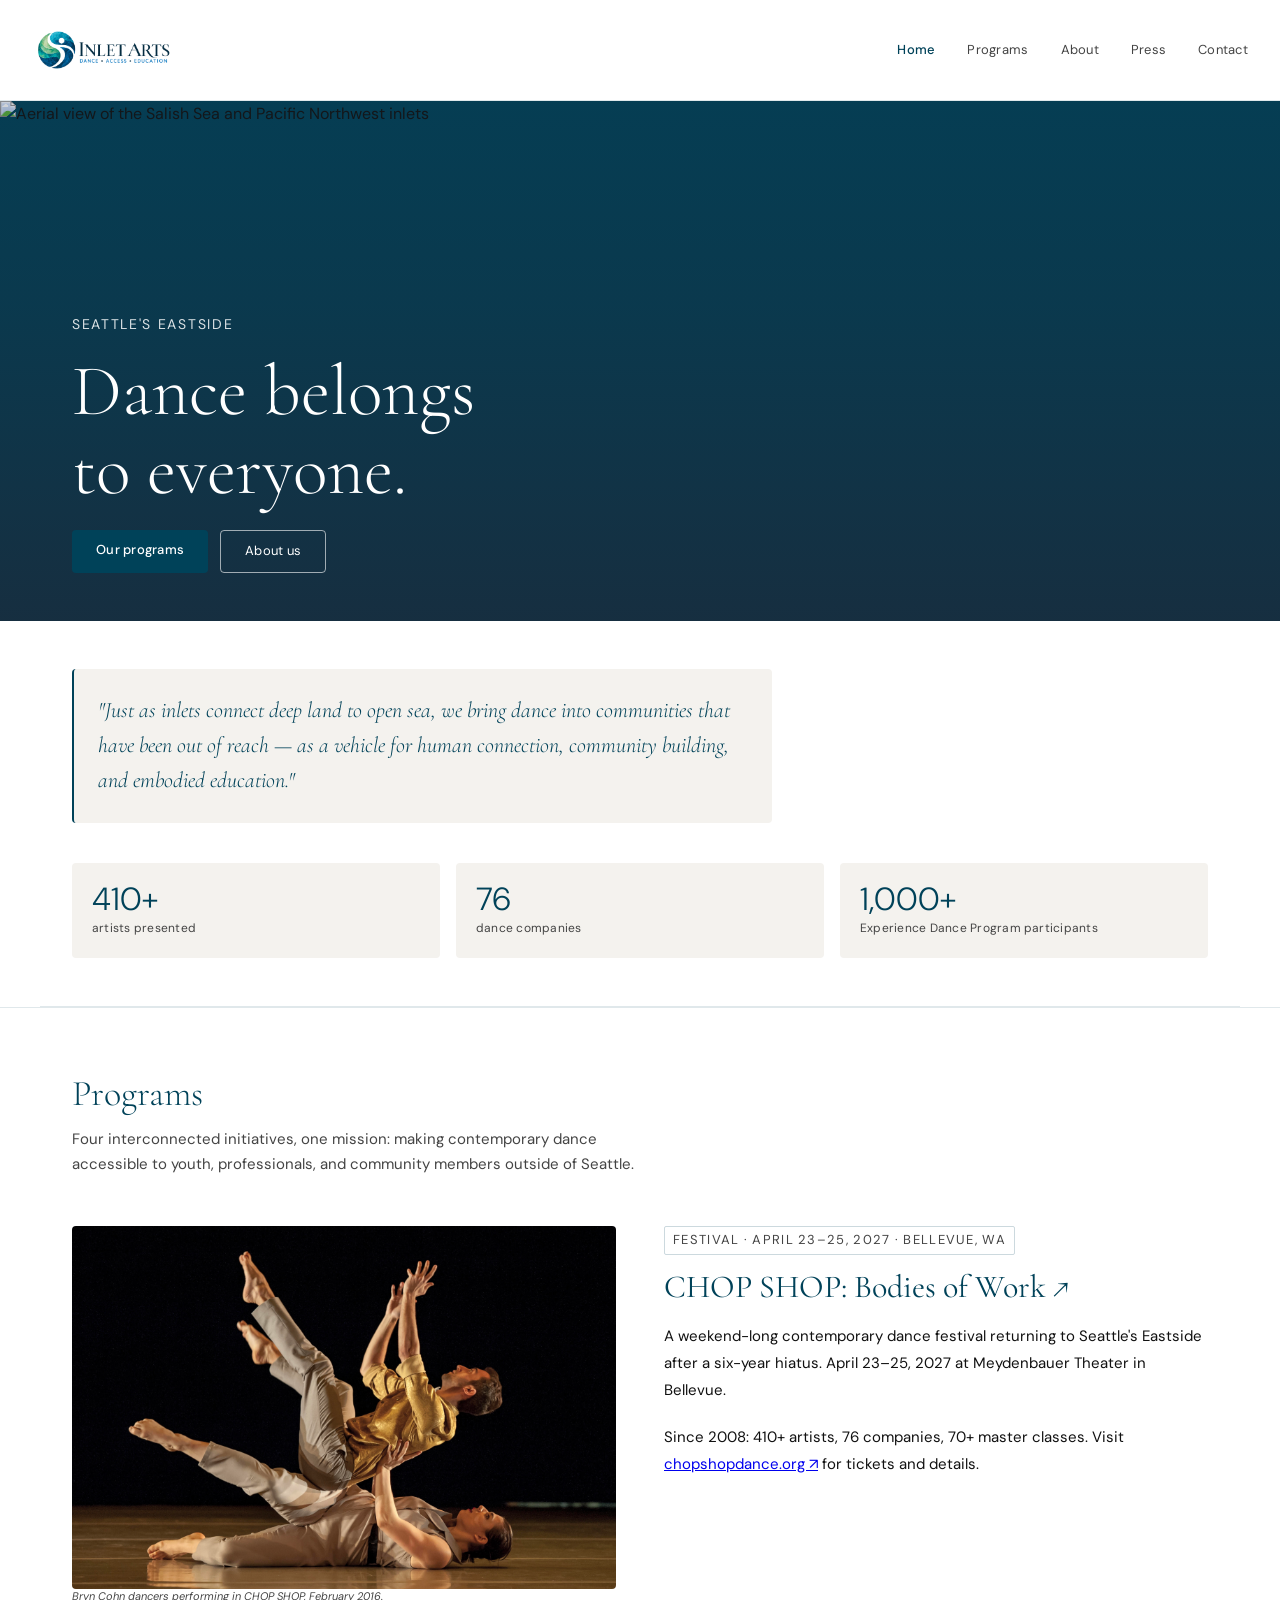
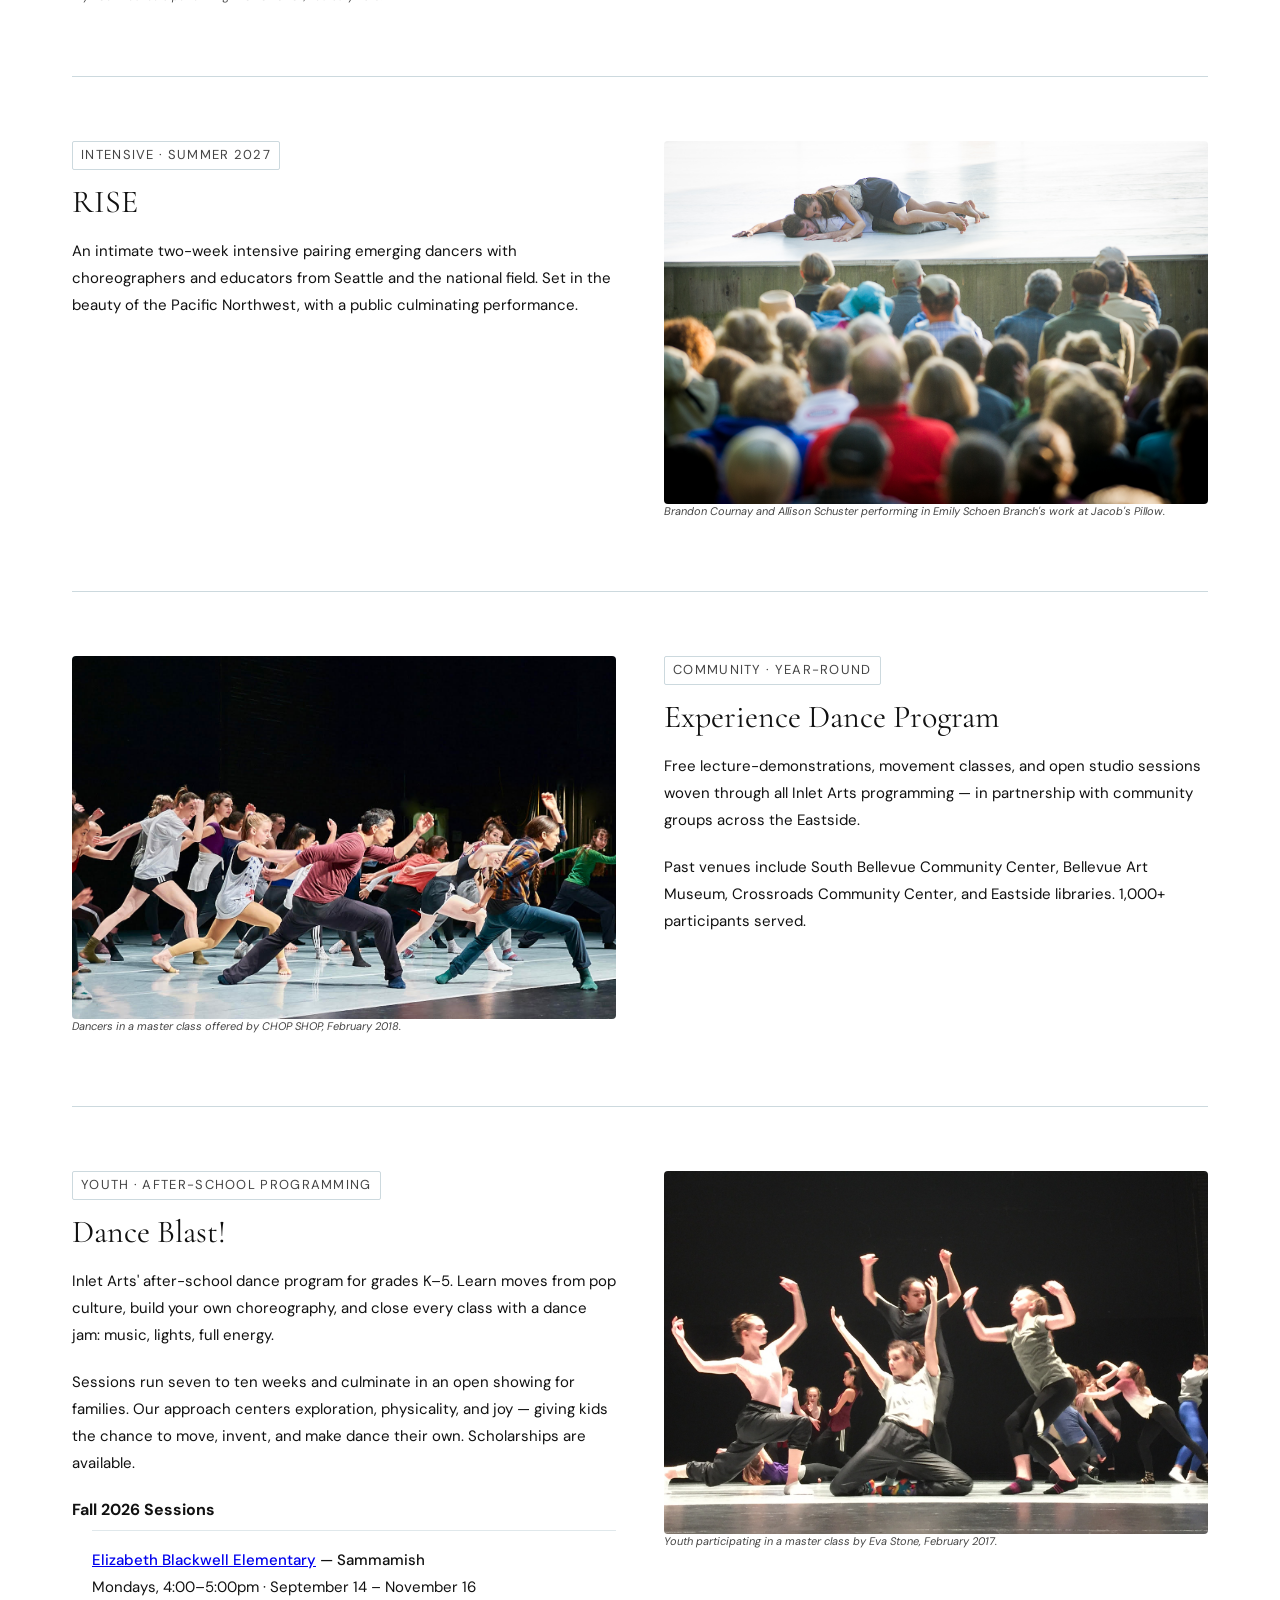
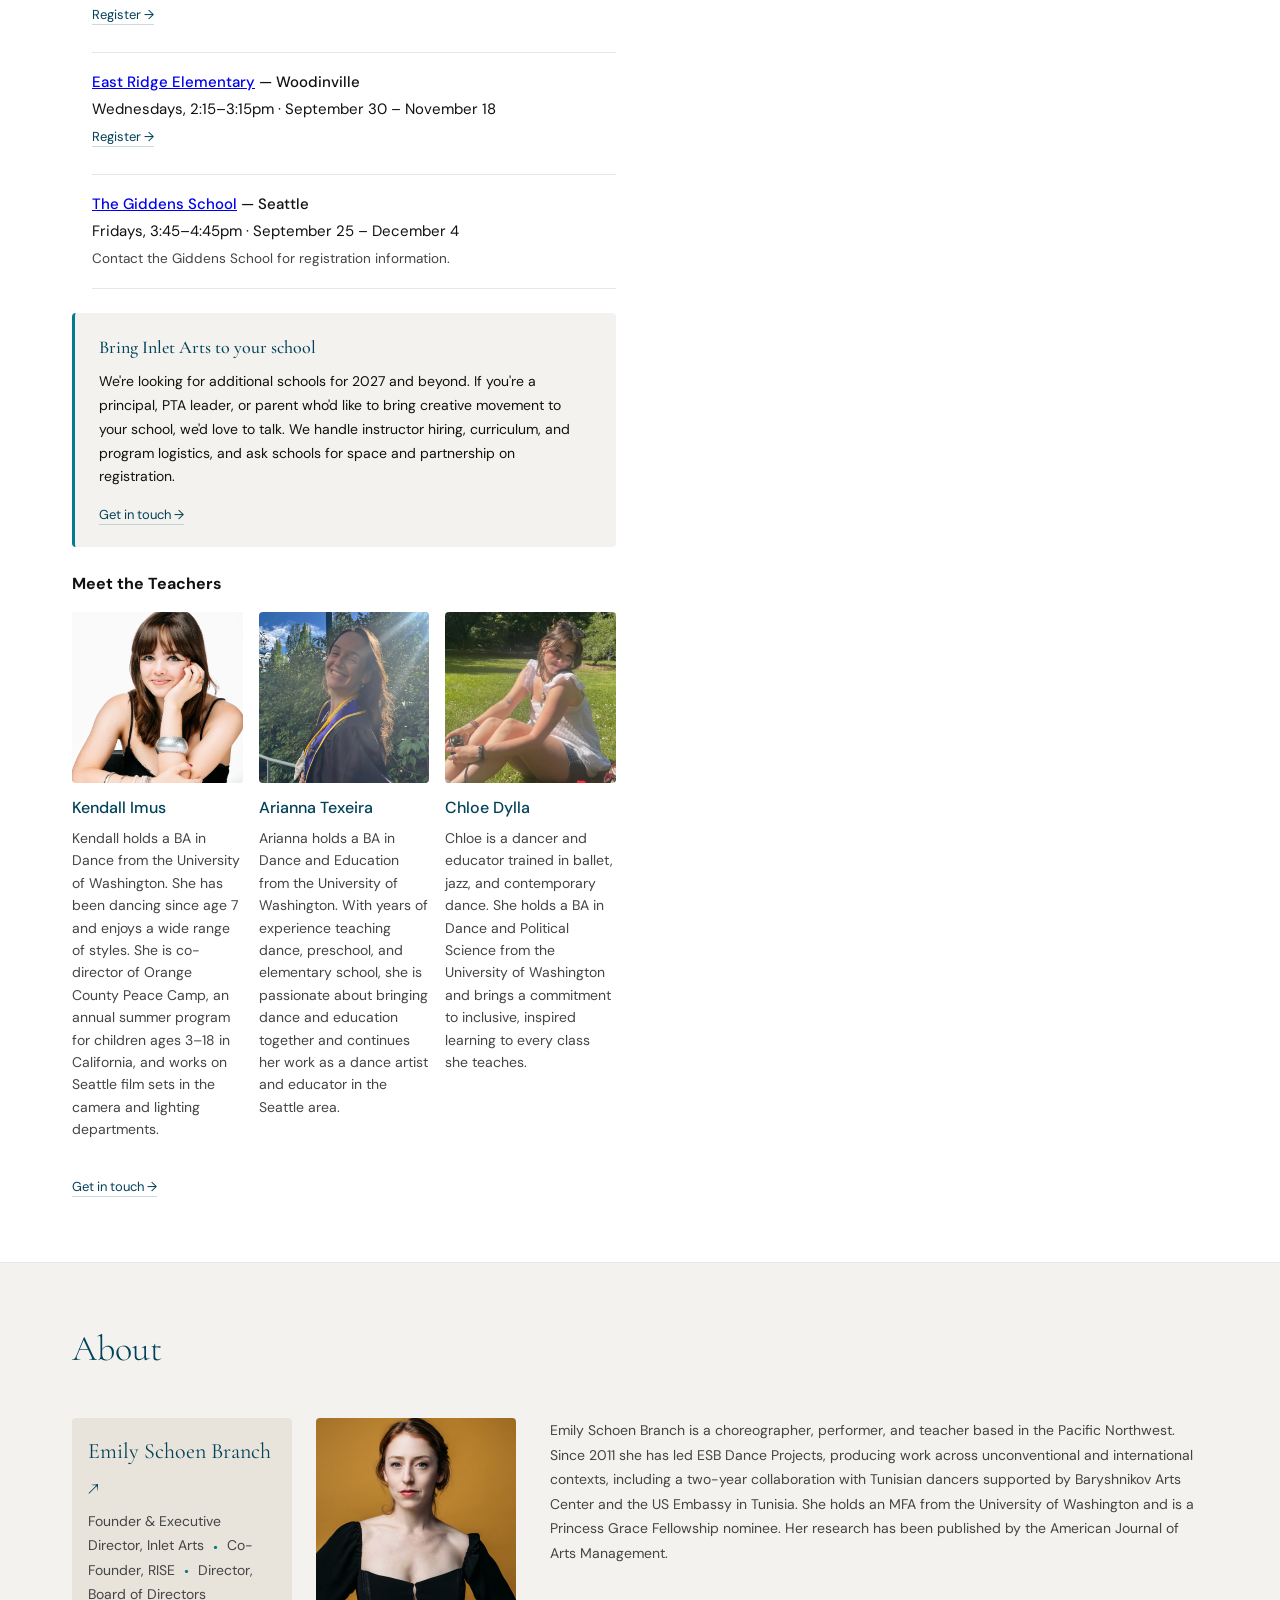
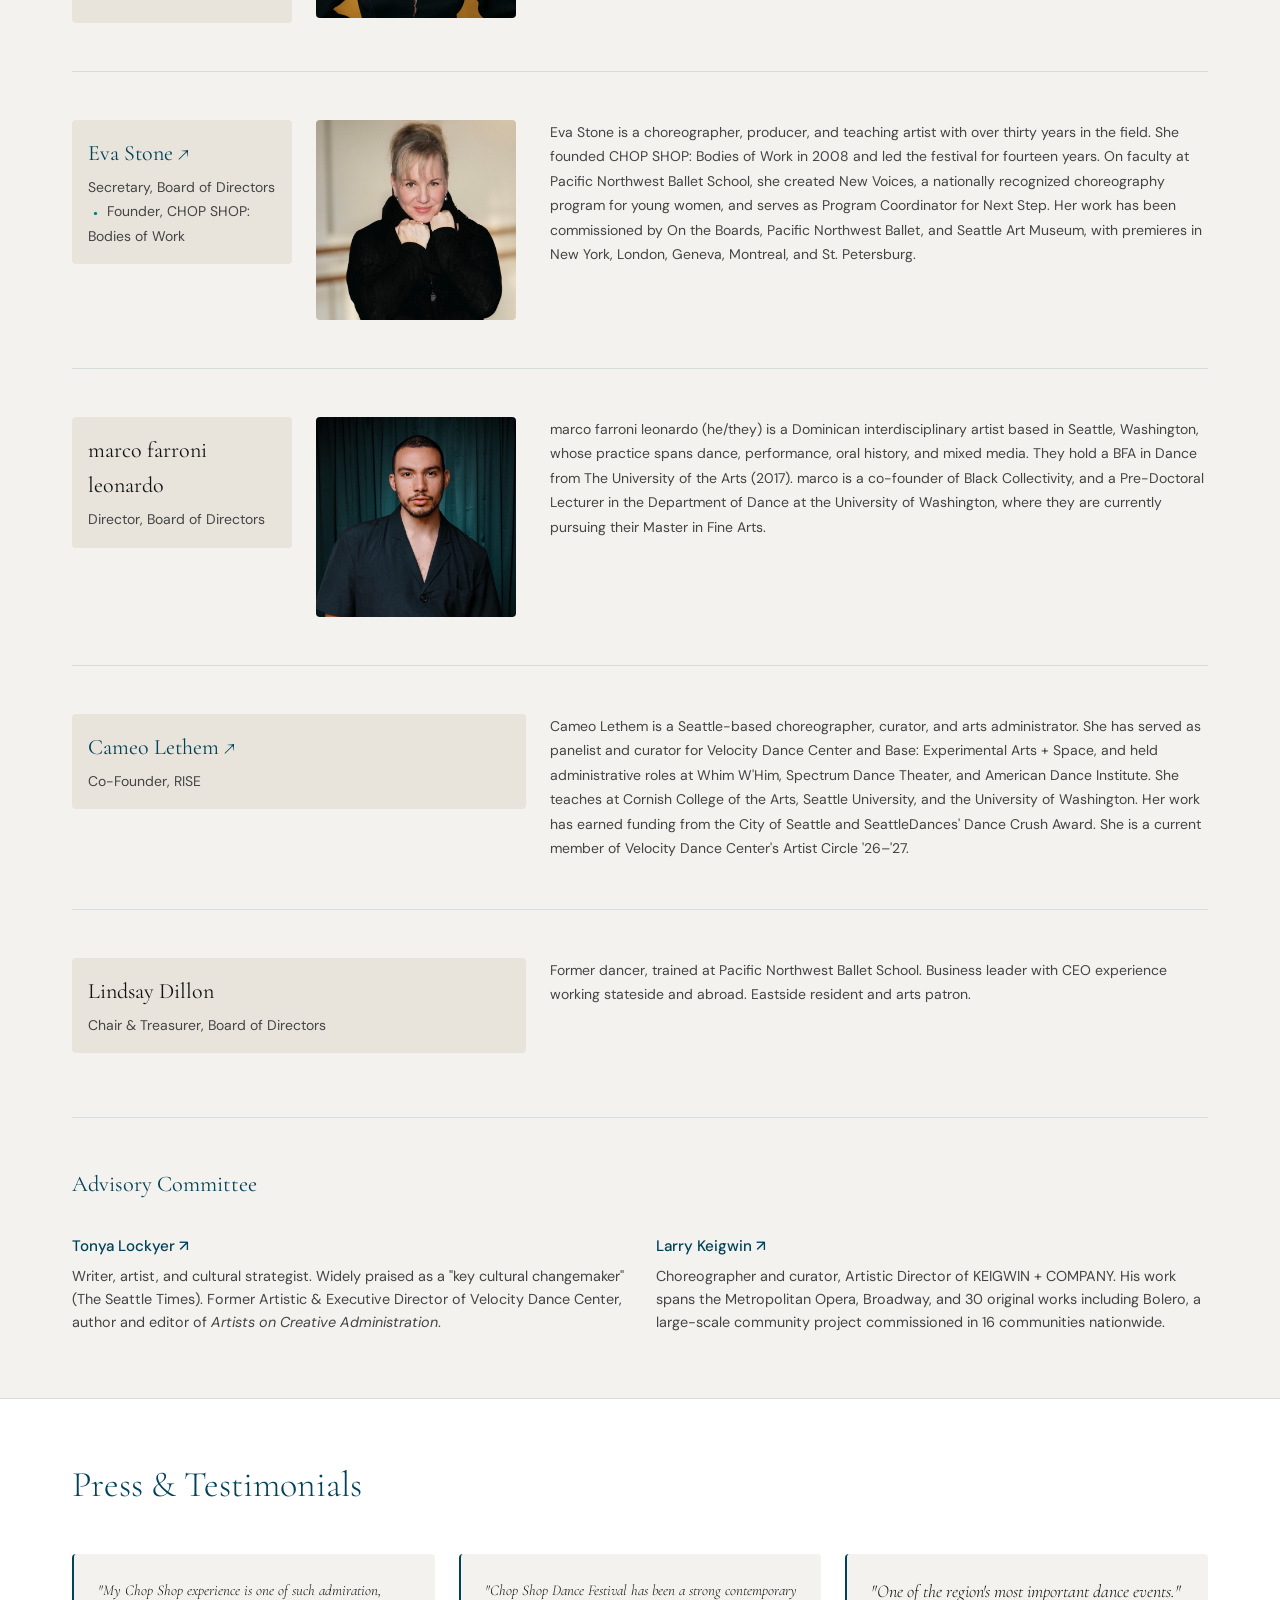
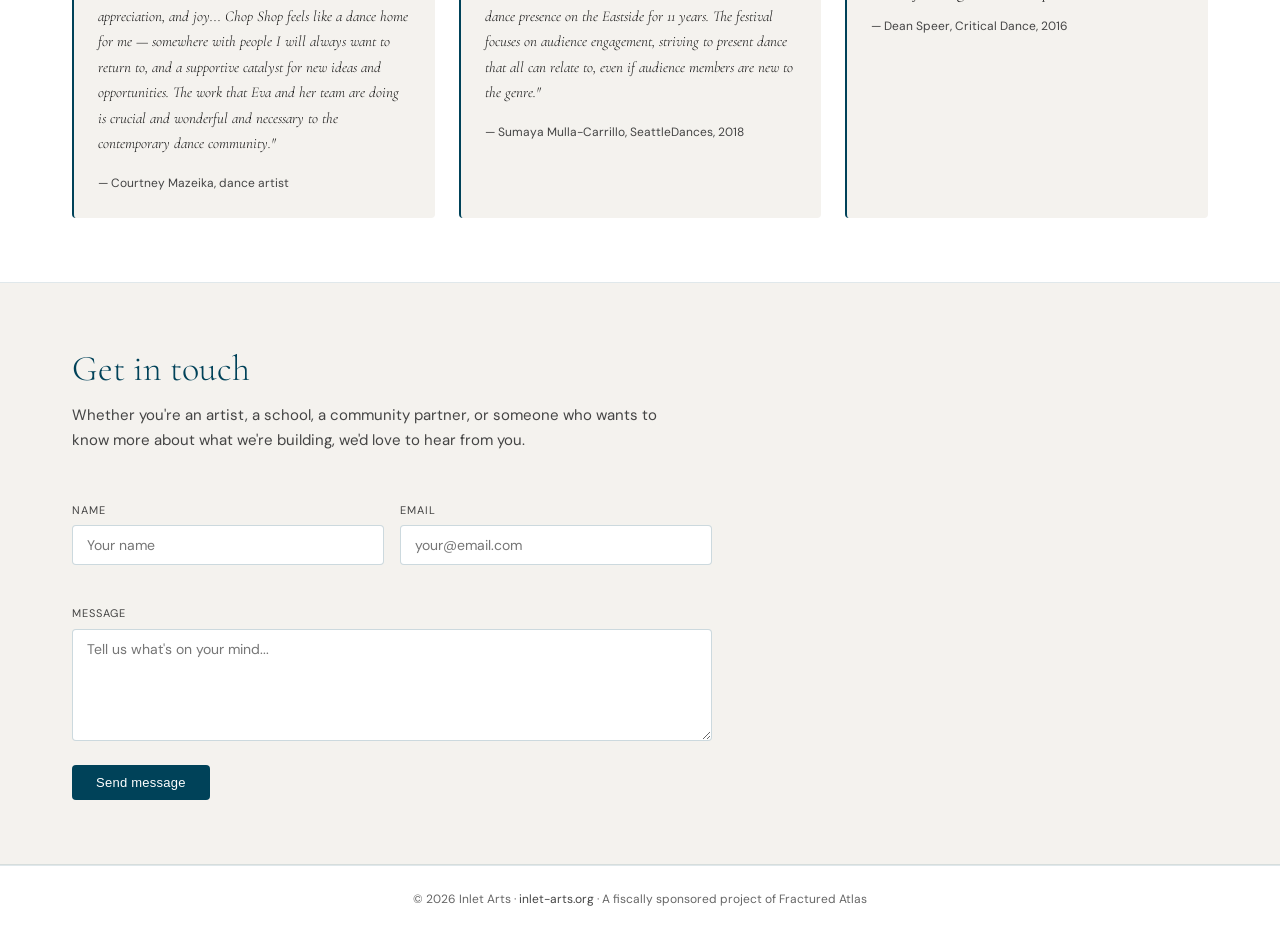
==== index.html @ 2239b036 "About section overhaul: photos, links, callout box, separators, marco lowercase - Move team photos o" ====
<!DOCTYPE html>
<html lang="en">
  <head>
    <meta charset="UTF-8" />
    <meta name="viewport" content="width=device-width, initial-scale=1.0" />
    <title>Inlet Arts / Dance. Access. Education.</title>
    <link rel="stylesheet" href="styles.css" />
    <link rel="preconnect" href="https://fonts.googleapis.com" />
    <link rel="preconnect" href="https://fonts.gstatic.com" crossorigin />
    <link
      href="https://fonts.googleapis.com/css2?family=Cormorant+Garamond:ital,wght@0,300;0,400;0,500;1,300;1,400&family=DM+Sans:wght@300;400;500&display=swap"
      rel="stylesheet"
    />
  </head>
  <body>
    <nav id="navbar">
      <div class="nav-brand">
        <a href="#home">
          <img src="images/Inlet_Arts_logo-horizontal-Transparent.png" alt="Inlet Arts — Dance · Access · Education" class="nav-logo-img" />
        </a>
      </div>
      <div class="nav-links">
        <a href="#home">Home</a>
        <a href="#programs">Programs</a>
        <a href="#about">About</a>
        <a href="#press">Press</a>
        <a href="#contact">Contact</a>
      </div>
      <button class="nav-toggle" id="navToggle">&#9776;</button>
    </nav>

    <div class="mobile-menu" id="mobileMenu">
      <a href="#home" onclick="closeMobile()">Home</a>
      <a href="#programs" onclick="closeMobile()">Programs</a>
      <a href="#about" onclick="closeMobile()">About</a>
      <a href="#press" onclick="closeMobile()">Press</a>
      <a href="#contact" onclick="closeMobile()">Contact</a>
    </div>

    <!-- HOME -->
    <section id="home">
      <div class="hero">
        <div class="hero-img-wrap">
          <img
            src="images/hero.jpg"
            alt="Aerial view of the Salish Sea and Pacific Northwest inlets"
            class="hero-img"
            onerror="this.parentElement.classList.add('hero-fallback')"
          />
          <div class="hero-overlay"></div>
        </div>
        <div class="hero-content">
          <p class="eyebrow">
            Seattle's Eastside
          </p>
<h1>Dance belongs<br />to everyone.</h1>
          <div class="hero-btns">
            <a href="#programs" class="btn-primary">Our programs</a>
            <a href="#about" class="btn-secondary">About us</a>
          </div>
        </div>
      </div>

      <div class="home-intro">
        <blockquote class="mission-quote">
          "Just as inlets connect deep land to open sea, we bring dance into
          communities that have been out of reach — as a vehicle for human
          connection, community building, and embodied education."
        </blockquote>
        <div class="stat-row">
          <div class="stat">
            <span class="stat-n">410+</span
            ><span class="stat-l">artists presented</span>
          </div>
          <div class="stat">
            <span class="stat-n">76</span
            ><span class="stat-l">dance companies</span>
          </div>
          <div class="stat">
            <span class="stat-n">1,000+</span
            ><span class="stat-l">Experience Dance Program participants</span>
          </div>
        </div>
      </div>

    </section>

    <!-- PROGRAMS -->
    <section id="programs">
      <div class="section-wrap">
        <div class="section-header">
          <h2>Programs</h2>
          <p>
            Four interconnected initiatives, one mission: making contemporary dance accessible to youth, professionals, and community members outside of Seattle.
          </p>
        </div>

        <div class="program-block">
          <div class="program-img-col">
            <div class="program-img-wrap">
              <img
                src="images/chopshop.jpg"
                alt="CHOP SHOP performance"
                onerror="this.parentElement.classList.add('img-fallback')"
              />
            </div>
            <p class="photo-caption"><em>Bryn Cohn dancers performing in CHOP SHOP, February 2016.</em></p>
          </div>
          <div class="program-text">
            <span class="tag">Festival · April 23–25, 2027 · Bellevue, WA</span>
            <h3>
              <a
                href="https://www.chopshopdance.org"
                target="_blank"
                rel="noopener"
                >CHOP SHOP: Bodies of Work ↗</a
              >
            </h3>
            <p>
              A weekend-long contemporary dance festival returning to Seattle's Eastside after a six-year hiatus. April 23–25, 2027 at Meydenbauer Theater in Bellevue.
            </p>
            <p>
              Since 2008: 410+ artists, 76 companies, 70+ master classes. Visit <a href="https://www.chopshopdance.org" target="_blank" rel="noopener">chopshopdance.org ↗</a> for tickets and details.
            </p>
          </div>
        </div>

        <div class="program-block reverse">
          <div class="program-img-col">
            <div class="program-img-wrap">
              <img
                src="images/rise.jpg"
                alt="RISE dance intensive"
                onerror="this.parentElement.classList.add('img-fallback')"
              />
            </div>
            <p class="photo-caption"><em>Brandon Cournay and Allison Schuster performing in Emily Schoen Branch's work at Jacob's Pillow.</em></p>
          </div>
          <div class="program-text">
            <span class="tag">Intensive · Summer 2027</span>
            <h3>RISE</h3>
            <p>
              An intimate two-week intensive pairing emerging dancers with choreographers and educators from Seattle and the national field. Set in the beauty of the Pacific Northwest, with a public culminating performance.
            </p>
          </div>
        </div>

        <div class="program-block">
          <div class="program-img-col">
            <div class="program-img-wrap">
              <img
                src="images/edp.jpg"
                alt="Experience Dance Program"
                onerror="this.parentElement.classList.add('img-fallback')"
              />
            </div>
            <p class="photo-caption"><em>Dancers in a master class offered by CHOP SHOP, February 2018.</em></p>
          </div>
          <div class="program-text">
            <span class="tag">Community · Year-round</span>
            <h3>Experience Dance Program</h3>
            <p>
              Free lecture-demonstrations, movement classes, and open studio sessions woven through all Inlet Arts programming — in partnership with community groups across the Eastside.
            </p>
            <p>Past venues include South Bellevue Community Center, Bellevue Art Museum, Crossroads Community Center, and Eastside libraries. 1,000+ participants served.</p>
          </div>
        </div>

        <div class="program-block reverse">
          <div class="program-img-col">
            <div class="program-img-wrap">
              <img
                src="images/schools.jpg"
                alt="Public school programming"
                onerror="this.parentElement.classList.add('img-fallback')"
              />
            </div>
            <p class="photo-caption"><em>Youth participating in a master class by Eva Stone, February 2017.</em></p>
          </div>
          <div class="program-text">
            <span class="tag">Youth · After-School Programming</span>
            <h3>Dance Blast!</h3>
            <p>
              Inlet Arts' after-school dance program for grades K–5. Learn moves from pop culture, build your own choreography, and close every class with a dance jam: music, lights, full energy.
            </p>
            <p>
              Sessions run seven to ten weeks and culminate in an open showing for families. Our approach centers exploration, physicality, and joy — giving kids the chance to move, invent, and make dance their own. Scholarships are available.
            </p>

            <h4>Fall 2026 Sessions</h4>
            <ul class="sessions-list">
              <li>
                <strong><a href="https://maps.app.goo.gl/pmyRmsqKXuKnjMiP7" target="_blank" rel="noopener">Elizabeth Blackwell Elementary</a> — Sammamish</strong><br />
                Mondays, 4:00–5:00pm · September 14 – November 16<br />
                <a href="#contact" class="text-link">Register &rarr;</a>
              </li>
              <li>
                <strong><a href="https://eastridge.nsd.org/" target="_blank" rel="noopener">East Ridge Elementary</a> — Woodinville</strong><br />
                Wednesdays, 2:15–3:15pm · September 30 – November 18<br />
                <a href="#contact" class="text-link">Register &rarr;</a>
              </li>
              <li>
                <strong><a href="https://maps.app.goo.gl/JHLeP5PmfWrcGXcY7" target="_blank" rel="noopener">The Giddens School</a> — Seattle</strong><br />
                Fridays, 3:45–4:45pm · September 25 – December 4<br />
                <span class="text-muted">Contact the Giddens School for registration information.</span>
              </li>
            </ul>
            <div class="callout-box">
              <h4>Bring Inlet Arts to your school</h4>
              <p>
                We're looking for additional schools for 2027 and beyond. If you're
                a principal, PTA leader, or parent who'd like to bring creative
                movement to your school, we'd love to talk. We handle instructor
                hiring, curriculum, and program logistics, and ask schools for space
                and partnership on registration.
              </p>
              <a href="#contact" class="text-link">Get in touch &rarr;</a>
            </div>
            <h4>Meet the Teachers</h4>
            <div class="teachers-grid">
              <div class="teacher-card">
                <div class="teacher-img-wrap">
                  <img src="images/Kendall headshot.jpeg" alt="Kendall Imus" onerror="this.parentElement.classList.add('img-fallback')" />
                </div>
                <h5>Kendall Imus</h5>
                <p>Kendall holds a BA in Dance from the University of Washington. She has been dancing since age 7 and enjoys a wide range of styles. She is co-director of Orange County Peace Camp, an annual summer program for children ages 3–18 in California, and works on Seattle film sets in the camera and lighting departments.</p>
              </div>
              <div class="teacher-card">
                <div class="teacher-img-wrap">
                  <img src="images/Arianna T headshot.jpeg" alt="Arianna Texeira" onerror="this.parentElement.classList.add('img-fallback')" />
                </div>
                <h5>Arianna Texeira</h5>
                <p>Arianna holds a BA in Dance and Education from the University of Washington. With years of experience teaching dance, preschool, and elementary school, she is passionate about bringing dance and education together and continues her work as a dance artist and educator in the Seattle area.</p>
              </div>
              <div class="teacher-card">
                <div class="teacher-img-wrap">
                  <img src="images/Chloe headshot.jpeg" alt="Chloe Dylla" onerror="this.parentElement.classList.add('img-fallback')" />
                </div>
                <h5>Chloe Dylla</h5>
                <p>Chloe is a dancer and educator trained in ballet, jazz, and contemporary dance. She holds a BA in Dance and Political Science from the University of Washington and brings a commitment to inclusive, inspired learning to every class she teaches.</p>
              </div>
            </div>
            <a href="#contact" class="text-link">Get in touch &rarr;</a>
          </div>
        </div>
      </div>
    </section>

    <!-- ABOUT -->
    <section id="about">
      <div class="section-wrap">
        <div class="section-header">
          <h2>About</h2>
        </div>

        <div class="team-grid">
          <div class="team-card">
            <div class="team-img-wrap">
              <div class="team-text">
                <h4>
                  <a href="https://esb.dance" target="_blank" rel="noopener">Emily Schoen Branch ↗</a>
                </h4>
                <p class="team-role">
                  Founder &amp; Executive Director, Inlet Arts <span class="sep">·</span> Co-Founder, RISE <span class="sep">·</span> Director, Board of Directors
                </p>
              </div>
            </div>
            <div class="team-photo-wrap" id="photo-emily"><img src="images/emily.jpg" alt="Emily Schoen Branch" onerror="this.style.display='none'" /></div>
            <div class="team-text">
              <p>
                Emily Schoen Branch is a choreographer, performer, and teacher
                based in the Pacific Northwest. Since 2011 she has led ESB Dance
                Projects, producing work across unconventional and international
                contexts, including a two-year collaboration with Tunisian
                dancers supported by Baryshnikov Arts Center and the US Embassy
                in Tunisia. She holds an MFA from the University of Washington
                and is a Princess Grace Fellowship nominee. Her research has
                been published by the American Journal of Arts Management.
              </p>
            </div>
          </div>

          <div class="team-card">
            <div class="team-img-wrap">
              <div class="team-text">
                <h4><a href="https://evastonedance.com/" target="_blank" rel="noopener">Eva Stone ↗</a></h4>
                <p class="team-role">
                  Secretary, Board of Directors <span class="sep">·</span> Founder, CHOP SHOP: Bodies of Work
                </p>
              </div>
            </div>
            <div class="team-photo-wrap" id="photo-eva"><img src="images/eva.jpg" alt="Eva Stone" onerror="this.style.display='none'" /></div>
            <div class="team-text">
              <p>
                Eva Stone is a choreographer, producer, and teaching artist with
                over thirty years in the field. She founded CHOP SHOP: Bodies of
                Work in 2008 and led the festival for fourteen years. On faculty
                at Pacific Northwest Ballet School, she created New Voices, a
                nationally recognized choreography program for young women, and
                serves as Program Coordinator for Next Step. Her work has been
                commissioned by On the Boards, Pacific Northwest Ballet, and
                Seattle Art Museum, with premieres in New York, London, Geneva,
                Montreal, and St. Petersburg.
              </p>
            </div>
          </div>

          <div class="team-card">
            <div class="team-img-wrap">
              <div class="team-text">
                <h4>marco farroni leonardo</h4>
                <p class="team-role">Director, Board of Directors</p>
              </div>
            </div>
            <div class="team-photo-wrap" id="photo-marco"><img src="images/marco.jpg" alt="marco farroni leonardo" onerror="this.style.display='none'" /></div>
            <div class="team-text">
              <p>marco farroni leonardo (he/they) is a Dominican interdisciplinary artist based in Seattle, Washington, whose practice spans dance, performance, oral history, and mixed media. They hold a BFA in Dance from The University of the Arts (2017). marco is a co-founder of Black Collectivity, and a Pre-Doctoral Lecturer in the Department of Dance at the University of Washington, where they are currently pursuing their Master in Fine Arts.</p>
            </div>
          </div>

          <div class="team-card no-photo">
            <div class="team-img-wrap">
              <div class="team-text">
                <h4><a href="https://www.cameolethem.com/" target="_blank" rel="noopener">Cameo Lethem ↗</a></h4>
                <p class="team-role">Co-Founder, RISE</p>
              </div>
            </div>
            <div class="team-text">
              <p>
                Cameo Lethem is a Seattle-based choreographer, curator, and arts
                administrator. She has served as panelist and curator for
                Velocity Dance Center and Base: Experimental Arts + Space, and
                held administrative roles at Whim W'Him, Spectrum Dance Theater,
                and American Dance Institute. She teaches at Cornish College of
                the Arts, Seattle University, and the University of Washington.
                Her work has earned funding from the City of Seattle and
                SeattleDances' Dance Crush Award. She is a current member of
                Velocity Dance Center's Artist Circle '26–'27.
              </p>
            </div>
          </div>

          <div class="team-card no-photo">
            <div class="team-img-wrap">
              <div class="team-text">
                <h4>Lindsay Dillon</h4>
                <p class="team-role">Chair &amp; Treasurer, Board of Directors</p>
              </div>
            </div>
            <div class="team-text">
              <p>Former dancer, trained at Pacific Northwest Ballet School. Business leader with CEO experience working stateside and abroad. Eastside resident and arts patron.</p>
            </div>
          </div>
        </div>

        <div class="board-section">
          <h3>Advisory Committee</h3>
          <div class="board-grid">
            <div class="board-member">
              <h4><a href="https://www.tonyalockyer.com/" target="_blank" rel="noopener">Tonya Lockyer ↗</a></h4>
              <p>Writer, artist, and cultural strategist. Widely praised as a "key cultural changemaker" (The Seattle Times). Former Artistic &amp; Executive Director of Velocity Dance Center, author and editor of <em>Artists on Creative Administration</em>.</p>
            </div>
            <div class="board-member">
              <h4><a href="https://www.keigwinandcompany.com/larry-keigwin" target="_blank" rel="noopener">Larry Keigwin ↗</a></h4>
              <p>Choreographer and curator, Artistic Director of KEIGWIN + COMPANY. His work spans the Metropolitan Opera, Broadway, and 30 original works including Bolero, a large-scale community project commissioned in 16 communities nationwide.</p>
            </div>
          </div>
        </div>
      </div>
    </section>

    <!-- PRESS -->
    <section id="press">
      <div class="section-wrap">
        <div class="section-header">
          <h2>Press &amp; Testimonials</h2>
        </div>

        <div class="quotes-grid">
          <blockquote>
            <p>
              "My Chop Shop experience is one of such admiration, appreciation,
              and joy... Chop Shop feels like a dance home for me — somewhere
              with people I will always want to return to, and a supportive
              catalyst for new ideas and opportunities. The work that Eva and
              her team are doing is crucial and wonderful and necessary to the
              contemporary dance community."
            </p>
            <cite>— Courtney Mazeika, dance artist</cite>
          </blockquote>

          <blockquote>
            <p>
              "Chop Shop Dance Festival has been a strong contemporary dance
              presence on the Eastside for 11 years. The festival focuses on
              audience engagement, striving to present dance that all can relate
              to, even if audience members are new to the genre."
            </p>
            <cite>— Sumaya Mulla-Carrillo, SeattleDances, 2018</cite>
          </blockquote>

          <blockquote class="quote-short">
            <p>"One of the region's most important dance events."</p>
            <cite>— Dean Speer, Critical Dance, 2016</cite>
          </blockquote>
        </div>
      </div>
    </section>

    <!-- CONTACT -->
    <section id="contact">
      <div class="section-wrap">
        <div class="section-header">
          <h2>Get in touch</h2>
          <p>
            Whether you're an artist, a school, a community partner, or someone
            who wants to know more about what we're building, we'd love to hear
            from you.
          </p>
        </div>
        <!-- Replace YOUR_FORM_ID below with your Formspree form ID after signing up at formspree.io -->
        <form
          class="contact-form"
          action="https://formspree.io/f/YOUR_FORM_ID"
          method="POST"
        >
          <div class="form-row">
            <div class="form-group">
              <label for="name">Name</label>
              <input
                type="text"
                id="name"
                name="name"
                placeholder="Your name"
                required
              />
            </div>
            <div class="form-group">
              <label for="email">Email</label>
              <input
                type="email"
                id="email"
                name="email"
                placeholder="your@email.com"
                required
              />
            </div>
          </div>
          <div class="form-group">
            <label for="message">Message</label>
            <textarea
              id="message"
              name="message"
              placeholder="Tell us what's on your mind..."
              rows="5"
              required
            ></textarea>
          </div>
          <button type="submit" class="btn-primary">Send message</button>
        </form>
      </div>
    </section>

    <footer>
      <p>
        © 2026 Inlet Arts ·
        <a href="https://inlet-arts.org">inlet-arts.org</a> · A fiscally
        sponsored project of Fractured Atlas
      </p>
    </footer>

    <script src="script.js"></script>
  </body>
</html>
---- styles.css ----
/* ===========================
   INLET ARTS — styles.css
   =========================== */

:root {
  --navy: #004259;
  --teal: #017C89;
  --sage: #5EB19B;
  --mint: #ACD4CD;
  --coral: #EB7A50;
  --slate: #004259;
  --mist: #f4f2ee;
  --sand: #e8e4dc;
  --white: #ffffff;
  --text: #111111;
  --text-muted: #444444;
  --text-light: #666666;
  --border: rgba(0, 66, 89, 0.12);
  --border-mid: rgba(0, 66, 89, 0.2);
  --font-display: "Cormorant Garamond", Georgia, serif;
  --font-body: "DM Sans", system-ui, sans-serif;
  --max-w: 1200px;
  --radius: 4px;
}

*,
*::before,
*::after {
  box-sizing: border-box;
  margin: 0;
  padding: 0;
}

html {
  scroll-behavior: smooth;
}

body {
  font-family: var(--font-body);
  color: var(--text);
  background: var(--white);
  font-size: 16px;
  line-height: 1.6;
}

/* ---- NAV ---- */
#navbar {
  position: sticky;
  top: 0;
  z-index: 100;
  background: var(--white);
  border-bottom: 0.5px solid var(--border);
  display: flex;
  align-items: center;
  justify-content: space-between;
  padding: 0.875rem 2rem;
}

.nav-brand {
  line-height: 1;
}
.nav-brand a {
  display: block;
  text-decoration: none;
}
.nav-logo-img {
  height: 72px;
  width: auto;
  display: block;
}

.nav-links {
  display: flex;
  gap: 2rem;
}
.nav-links a {
  font-size: 13px;
  font-weight: 400;
  color: var(--text-muted);
  text-decoration: none;
  letter-spacing: 0.02em;
  transition: color 0.2s;
}
.nav-links a:hover {
  color: var(--text);
}

.nav-toggle {
  display: none;
  background: none;
  border: none;
  font-size: 20px;
  cursor: pointer;
  color: var(--text);
}

.mobile-menu {
  display: none;
  flex-direction: column;
  background: var(--white);
  border-bottom: 0.5px solid var(--border);
  padding: 1rem 2rem;
  gap: 1rem;
}
.mobile-menu a {
  font-size: 15px;
  color: var(--text-muted);
  text-decoration: none;
}
.mobile-menu.open {
  position: fixed;
  display: flex;
  z-index: 10;
  width: 100%;
}

/* ---- BUTTONS ---- */
.btn-primary {
  display: inline-block;
  background: var(--navy);
  color: var(--white);
  padding: 10px 24px;
  border-radius: var(--radius);
  font-size: 13px;
  font-weight: 500;
  text-decoration: none;
  letter-spacing: 0.02em;
  border: none;
  cursor: pointer;
  transition: opacity 0.2s;
}
.btn-primary:hover {
  opacity: 0.85;
}

.btn-secondary {
  display: inline-block;
  background: transparent;
  color: var(--white);
  padding: 10px 24px;
  border-radius: var(--radius);
  font-size: 13px;
  font-weight: 400;
  text-decoration: none;
  letter-spacing: 0.02em;
  border: 1px solid rgba(255, 255, 255, 0.6);
  cursor: pointer;
  transition: background 0.2s;
}
.btn-secondary:hover {
  background: rgba(255, 255, 255, 0.1);
}

.text-link {
  font-size: 13px;
  color: var(--slate);
  text-decoration: none;
  border-bottom: 0.5px solid var(--border-mid);
  padding-bottom: 1px;
}
.text-link:hover {
  color: var(--navy);
}

/* ---- HERO ---- */
#home {
  border-bottom: 0.5px solid var(--border);
}

.hero {
  position: relative;
  min-height: 520px;
  display: flex;
  align-items: flex-end;
}

.hero-img-wrap {
  position: absolute;
  inset: 0;
  overflow: hidden;
  background: var(--navy);
}
.hero-img {
  width: 100%;
  height: 100%;
  object-fit: cover;
  object-position: center 40%;
  display: block;
}
.hero-fallback {
  background: var(--navy);
}

.hero-overlay {
  position: absolute;
  inset: 0;
  background: linear-gradient(
    to top,
    rgba(26, 43, 60, 0.85) 0%,
    rgba(26, 43, 60, 0.4) 60%,
    rgba(26, 43, 60, 0.2) 100%
  );
}

.hero-content {
  position: relative;
  z-index: 2;
  padding: 4rem 2rem 3rem;
  max-width: var(--max-w);
  margin: 0 auto;
  width: 100%;
  color: var(--white);
}

.eyebrow {
  font-size: 14px;
  letter-spacing: 0.12em;
  text-transform: uppercase;
  color: rgba(255, 255, 255, 0.85);
  margin-bottom: 1rem;
}

.hero-content h1 {
  font-family: var(--font-display);
  font-size: clamp(48px, 7vw, 72px);
  font-weight: 300;
  line-height: 1.1;
  margin-bottom: 1.25rem;
  color: var(--white);
}

.mission {
  font-family: var(--font-display);
  font-size: 20px;
  font-style: italic;
  font-weight: 300;
  line-height: 1.65;
  color: rgba(255, 255, 255, 0.85);
  max-width: 560px;
  margin-bottom: 2rem;
}

.hero-btns {
  display: flex;
  gap: 12px;
  flex-wrap: wrap;
}

/* ---- HOME INTRO ---- */
.home-intro {
  padding: 3rem 2rem;
  max-width: var(--max-w);
  margin: 0 auto;
  border-bottom: 0.5px solid var(--border);
}

.mission-quote {
  font-family: var(--font-display);
  font-size: 22px;
  font-style: italic;
  font-weight: 300;
  color: var(--slate);
  line-height: 1.6;
  border-left: 2px solid var(--slate);
  padding-left: 1.5rem;
  margin: 0 0 2.5rem 0;
  max-width: 700px;
}

.intro-lead {
  font-family: var(--font-display);
  font-size: 20px;
  font-weight: 300;
  color: var(--text-muted);
  margin-bottom: 2rem;
  line-height: 1.5;
}

.stat-row {
  display: grid;
  grid-template-columns: repeat(3, 1fr);
  gap: 1rem;
}

.stat {
  display: flex;
  flex-direction: column;
  gap: 4px;
  padding: 1.25rem;
  background: var(--mist);
  border-radius: var(--radius);
}
.stat-n {
  font-family: var(--font-body);
  font-size: 32px;
  font-weight: 300;
  color: var(--navy);
  line-height: 1;
}
.stat-l {
  font-size: 12px;
  color: var(--text-muted);
  letter-spacing: 0.02em;
}

/* ---- PROGRAM PREVIEWS ---- */
.program-previews {
  display: grid;
  grid-template-columns: repeat(auto-fit, minmax(200px, 1fr));
  gap: 0;
  border-top: 0.5px solid var(--border);
}

.preview-card {
  padding: 2rem;
  border-right: 0.5px solid var(--border);
}
.preview-card:last-child {
  border-right: none;
}

.preview-img-wrap {
  position: relative;
  height: 160px;
  overflow: hidden;
  border-radius: var(--radius);
  margin-bottom: 1rem;
  background: var(--sand);
}
.preview-img-wrap img {
  width: 100%;
  height: 100%;
  object-fit: cover;
  display: block;
  transition: transform 0.4s ease;
}
.preview-card:hover .preview-img-wrap img {
  transform: scale(1.03);
}
.preview-img-wrap.img-fallback {
  display: flex;
  align-items: center;
  justify-content: center;
}
.preview-img-wrap.img-fallback::after {
  content: "Photo coming soon";
  font-size: 11px;
  color: var(--text-light);
}

.preview-tag {
  position: absolute;
  top: 10px;
  left: 10px;
  font-size: 10px;
  letter-spacing: 0.08em;
  text-transform: uppercase;
  background: var(--white);
  color: var(--text);
  padding: 3px 8px;
  border-radius: 2px;
}

.preview-card h3 {
  font-family: var(--font-display);
  font-size: 18px;
  font-weight: 400;
  margin-bottom: 8px;
  line-height: 1.3;
}
.preview-card p {
  font-size: 13px;
  color: var(--text-muted);
  margin-bottom: 12px;
  line-height: 1.6;
}
.photo-caption {
  font-size: 11px;
  font-style: italic;
  color: var(--text-muted);
  margin-bottom: 8px;
  line-height: 1.4;
}

/* ---- SECTIONS ---- */
section {
  border-bottom: 0.5px solid var(--border);
}

.section-wrap {
  max-width: var(--max-w);
  margin: 0 auto;
  padding: 4rem 2rem;
}

.section-header {
  margin-bottom: 3rem;
}
.section-header h2 {
  font-family: var(--font-display);
  font-size: 36px;
  font-weight: 300;
  color: var(--navy);
  margin-bottom: 0.75rem;
  line-height: 1.2;
}
.section-header p {
  font-size: 15px;
  color: var(--text-muted);
  max-width: 600px;
  line-height: 1.7;
}

/* ---- PROGRAM BLOCKS ---- */
.program-block {
  display: grid;
  grid-template-columns: 1fr 1fr;
  gap: 3rem;
  align-items: start;
  margin-bottom: 4rem;
  padding-bottom: 4rem;
  border-bottom: 1.5px solid var(--border-mid);
}
.program-block:last-child {
  margin-bottom: 0;
  padding-bottom: 0;
  border-bottom: none;
}
.program-block.reverse {
  direction: rtl;
}
.program-block.reverse > * {
  direction: ltr;
}
.program-block.program-block-stacked {
  grid-template-columns: 1fr;
}
.program-block.program-block-stacked .program-img-wrap {
  aspect-ratio: 16 / 7;
}
.program-block.program-block-stacked .program-img-wrap img {
  object-position: center 75%;
}
.program-block.reverse .teachers-grid {
  grid-template-columns: repeat(3, 1fr);
  gap: 1rem;
}

.program-img-col {
  direction: ltr;
}

.program-img-wrap {
  border-radius: var(--radius);
  background: var(--sand);
  overflow: hidden;
  aspect-ratio: 3 / 2;
}
.program-img-wrap img {
  width: 100%;
  height: 100%;
  object-fit: cover;
  display: block;
}
.program-img-wrap.img-fallback {
  display: flex;
  align-items: center;
  justify-content: center;
}
.program-img-wrap.img-fallback::after {
  content: "Photo coming soon";
  font-size: 12px;
  color: var(--text-light);
}

.tag {
  display: inline-block;
  font-size: 13px;
  letter-spacing: 0.1em;
  text-transform: uppercase;
  color: var(--text-muted);
  border: 0.5px solid var(--border-mid);
  padding: 3px 8px;
  border-radius: 2px;
  margin-bottom: 12px;
}

.program-text h3 {
  font-family: var(--font-display);
  font-size: 32px;
  font-weight: 400;
  margin-bottom: 1rem;
  line-height: 1.25;
}
.program-text h3 a {
  color: var(--navy);
  text-decoration: none;
}
.program-text h3 a:hover {
  text-decoration: underline;
}
.program-text p {
  font-size: 15px;
  color: var(--text);
  line-height: 1.8;
  margin-bottom: 1.25rem;
}
.callout-box {
  background: var(--mist);
  border-left: 3px solid var(--teal);
  border-radius: var(--radius);
  padding: 1.25rem 1.5rem;
  margin: 1.5rem 0;
}
.callout-box h4 {
  font-family: var(--font-display);
  font-size: 18px;
  font-weight: 500;
  color: var(--navy);
  margin-bottom: 0.5rem;
}
.callout-box p {
  font-size: 14px;
  color: var(--text);
  line-height: 1.7;
  margin-bottom: 0.75rem;
}
.callout-box .text-link {
  font-size: 13px;
}
.program-text p:last-child {
  margin-bottom: 0;
}
.program-text ul {
  margin: 0.5rem 0 1rem 1.25rem;
}
.program-text ul li {
  font-size: 15px;
  color: var(--text);
  line-height: 1.8;
  margin-bottom: 8px;
}
.program-text strong {
  color: var(--text);
  font-weight: 500;
}

/* ---- ABOUT / TEAM ---- */
#about {
  background: var(--mist);
}

.team-grid {
  display: flex;
  flex-direction: column;
  gap: 3rem;
}

.team-card {
  display: grid;
  grid-template-columns: 220px 210px 1fr;
  gap: 1.5rem;
  align-items: start;
  padding-bottom: 3rem;
  border-bottom: 0.5px solid var(--border);
}
.team-card:last-child {
  padding-bottom: 0;
  border-bottom: none;
}
.team-card.no-photo .team-img-wrap {
  grid-column: 1 / 3;
}
.team-photo-wrap {
  width: 200px;
  height: 200px;
  overflow: hidden;
  border-radius: 4px;
}
.team-photo-wrap img {
  width: 100%;
  height: 100%;
  object-fit: cover;
  object-position: 50% 50%;
  display: block;
}
#photo-emily img { object-position: 50% 4%; }
#photo-eva img   { object-position: 54% 27%; transform: scale(1.09); transform-origin: 54% 27%; }
#photo-marco img { object-position: 50% 17%; transform: scale(1.15); transform-origin: 50% 17%; }

.team-img-wrap {
  padding: 1rem;
  overflow: hidden;
  border-radius: var(--radius);
  background: var(--sand);
}

.team-text h4 {
  font-family: var(--font-display);
  font-size: 22px;
  font-weight: 400;
  margin-bottom: 4px;
}
.team-text h4 a {
  color: var(--navy);
  text-decoration: none;
}
.team-text h4 a:hover {
  text-decoration: underline;
}
.team-role {
  font-size: 12px;
  color: var(--text-muted);
  line-height: 1.5;
}
.team-role .sep {
  font-size: 20px;
  line-height: 1;
  vertical-align: middle;
  color: var(--teal);
  margin: 0 5px;
  font-weight: 700;
}
.team-text p {
  font-size: 14px;
  color: var(--text-muted);
  line-height: 1.75;
}

/* ---- PRESS ---- */
.quotes-grid {
  display: grid;
  grid-template-columns: repeat(3, 1fr);
  gap: 1.5rem;
}
.quote-short p {
  font-size: 18px;
  line-height: 1.5;
}
.quote-short cite {
  margin-top: 0.5rem;
  display: block;
}

blockquote {
  background: var(--mist);
  border-radius: var(--radius);
  padding: 1.5rem;
  border-left: 2px solid var(--slate);
}
blockquote p {
  font-family: var(--font-display);
  font-size: 15px;
  font-style: italic;
  font-weight: 300;
  color: var(--text);
  line-height: 1.7;
  margin-bottom: 0.75rem;
}
blockquote cite {
  font-size: 12px;
  color: var(--text-muted);
  font-style: normal;
}

/* ---- CONTACT ---- */
.board-section {
  margin-top: 4rem;
  padding-top: 3rem;
  border-top: 0.5px solid var(--border);
}

.board-section h3 {
  font-family: var(--font-display);
  font-size: 1.4rem;
  font-weight: 400;
  color: var(--navy);
  margin-bottom: 2rem;
}

.board-grid {
  display: grid;
  grid-template-columns: 1fr 1fr;
  gap: 2rem;
}

.board-member h4 {
  font-family: var(--font-body);
  font-size: 0.95rem;
  font-weight: 500;
  color: var(--navy);
  margin-bottom: 0.4rem;
}
.board-member h4 a {
  color: var(--navy);
  text-decoration: none;
}
.board-member h4 a:hover {
  text-decoration: underline;
}

.board-role {
  font-weight: 300;
  color: var(--text-muted);
}

.board-member p {
  font-size: 0.9rem;
  color: var(--text-muted);
  line-height: 1.6;
}

.teachers-section {
  margin-top: 3rem;
  padding-top: 2.5rem;
  border-top: 0.5px solid var(--border);
}

.teachers-section h4 {
  margin-bottom: 1.5rem;
}

.dance-blast-label {
  margin: 1.5rem 0;
}

.dance-blast-title {
  font-family: var(--font-display);
  font-size: 2rem;
  font-weight: 500;
  color: var(--navy);
  margin: 0.25rem 0 0.75rem;
}

.teachers-grid {
  display: grid;
  grid-template-columns: repeat(3, 1fr);
  gap: 1.5rem;
  margin: 1rem 0 2rem;
}

.teacher-card {
  display: flex;
  flex-direction: column;
}

.teacher-img-wrap {
  aspect-ratio: 1 / 1;
  overflow: hidden;
  border-radius: var(--radius);
  background: var(--sand);
  margin-bottom: 0.75rem;
}

.teacher-img-wrap img {
  width: 100%;
  height: 100%;
  object-fit: cover;
  object-position: top;
  display: block;
}

.teacher-card h5 {
  font-family: var(--font-body);
  font-size: 1rem;
  font-weight: 500;
  color: var(--navy);
  margin-bottom: 0.4rem;
}

.teacher-card p {
  font-size: 0.875rem;
  color: var(--text-muted);
  line-height: 1.6;
}

.sessions-list {
  list-style: none;
  padding: 0;
  margin: 1rem 0;
}

.sessions-list li {
  padding: 1rem 0;
  border-top: 0.5px solid var(--border);
  line-height: 1.7;
  font-size: 0.95rem;
}

.sessions-list li:last-child {
  border-bottom: 0.5px solid var(--border);
}

.text-muted {
  color: var(--text-muted);
  font-size: 0.85rem;
}

#contact {
  background: var(--mist);
}

.contact-form {
  max-width: 640px;
}

.form-row {
  display: grid;
  grid-template-columns: 1fr 1fr;
  gap: 1rem;
  margin-bottom: 1rem;
}

.form-group {
  display: flex;
  flex-direction: column;
  gap: 6px;
  margin-bottom: 1rem;
}
.form-group:last-of-type {
  margin-bottom: 1.5rem;
}

.form-group label {
  font-size: 11px;
  text-transform: uppercase;
  letter-spacing: 0.08em;
  color: var(--text-muted);
}

.form-group input,
.form-group textarea {
  padding: 10px 14px;
  border: 0.5px solid var(--border-mid);
  border-radius: var(--radius);
  background: var(--white);
  font-family: var(--font-body);
  font-size: 14px;
  color: var(--text);
  transition: border-color 0.2s;
}
.form-group input:focus,
.form-group textarea:focus {
  outline: none;
  border-color: var(--slate);
}
.form-group textarea {
  resize: vertical;
}

.form-note {
  font-size: 12px;
  color: var(--text-muted);
  text-align: center;
  margin-top: 1rem;
}
.form-note a {
  color: var(--slate);
}

/* ---- FOOTER ---- */
footer {
  padding: 1.5rem 2rem;
  text-align: center;
  font-size: 12px;
  color: var(--text-light);
  border-top: 0.5px solid var(--border);
}
footer a {
  color: var(--text-muted);
  text-decoration: none;
}
footer a:hover {
  color: var(--text);
}

/* ---- RESPONSIVE ---- */
@media (max-width: 768px) {
  .nav-links {
    display: none;
  }
  .nav-toggle {
    display: block;
  }

  .hero {
    min-height: 420px;
  }
  .hero-content h1 {
    font-size: 34px;
  }
  .mission {
    font-size: 15px;
  }

  .stat-row {
    grid-template-columns: 1fr;
    gap: 0.75rem;
  }

  .program-previews {
    grid-template-columns: 1fr 1fr;
  }
  .preview-card {
    border-right: none;
    border-bottom: 0.5px solid var(--border);
  }
  .preview-card:last-child {
    border-bottom: none;
  }

  .program-block {
    grid-template-columns: 1fr;
    gap: 1.5rem;
  }
  .program-block.reverse {
    direction: ltr;
  }

  .team-card {
    grid-template-columns: 1fr;
  }
  .team-card.no-photo .team-img-wrap {
    grid-column: 1;
  }
  .team-photo-wrap {
    width: 120px;
    height: 120px;
  }
  .team-img-wrap {
    width: 100%;
  }
  .team-text {
    padding: 0 1rem 0 1rem;
  }

  .board-grid {
    grid-template-columns: 1fr;
  }
  .teachers-grid {
    grid-template-columns: 1fr;
  }
  .quotes-grid {
    grid-template-columns: 1fr;
  }
  .form-row {
    grid-template-columns: 1fr;
  }

  .section-wrap {
    padding: 3rem 1.25rem;
  }
}

@media (max-width: 480px) {
  .program-previews {
    grid-template-columns: 1fr;
  }
  .hero-content {
    padding: 3rem 1.25rem 2rem;
  }
  #navbar {
    padding: 0.75rem 1.25rem;
  }
}
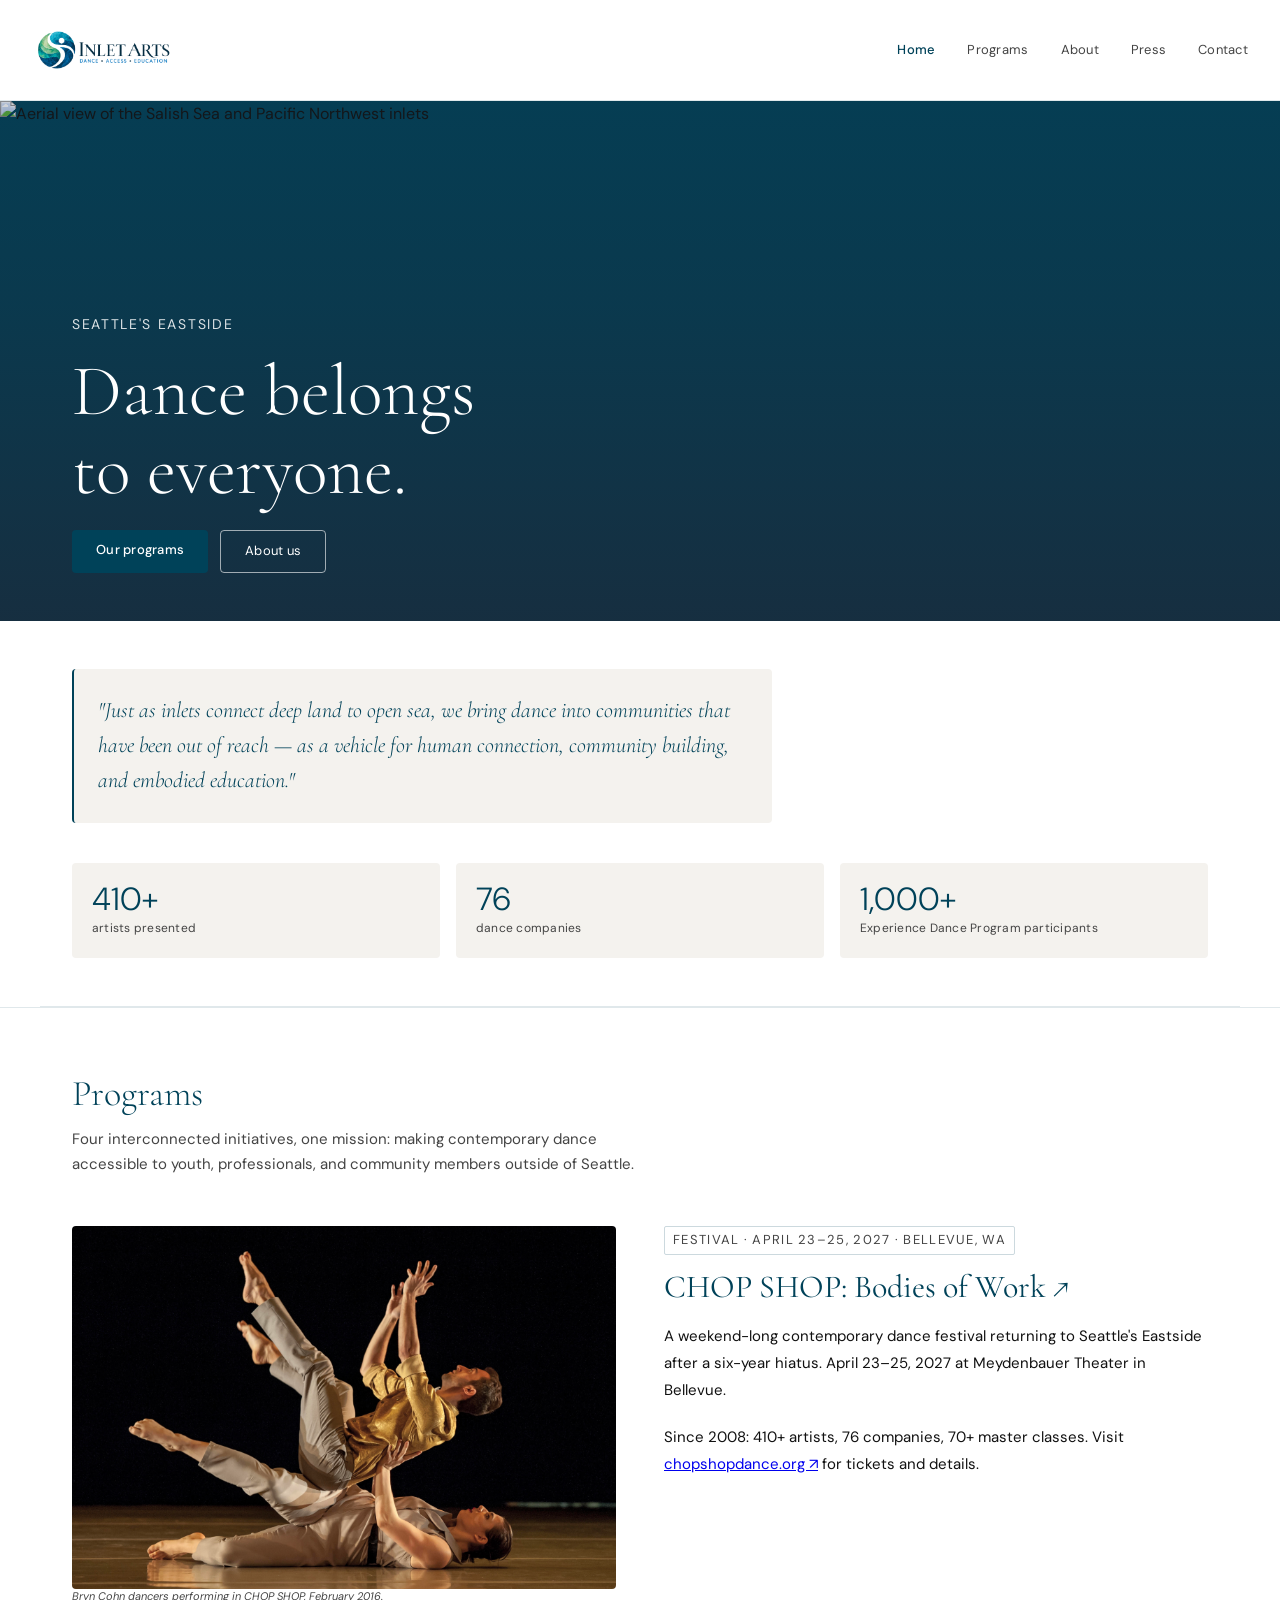
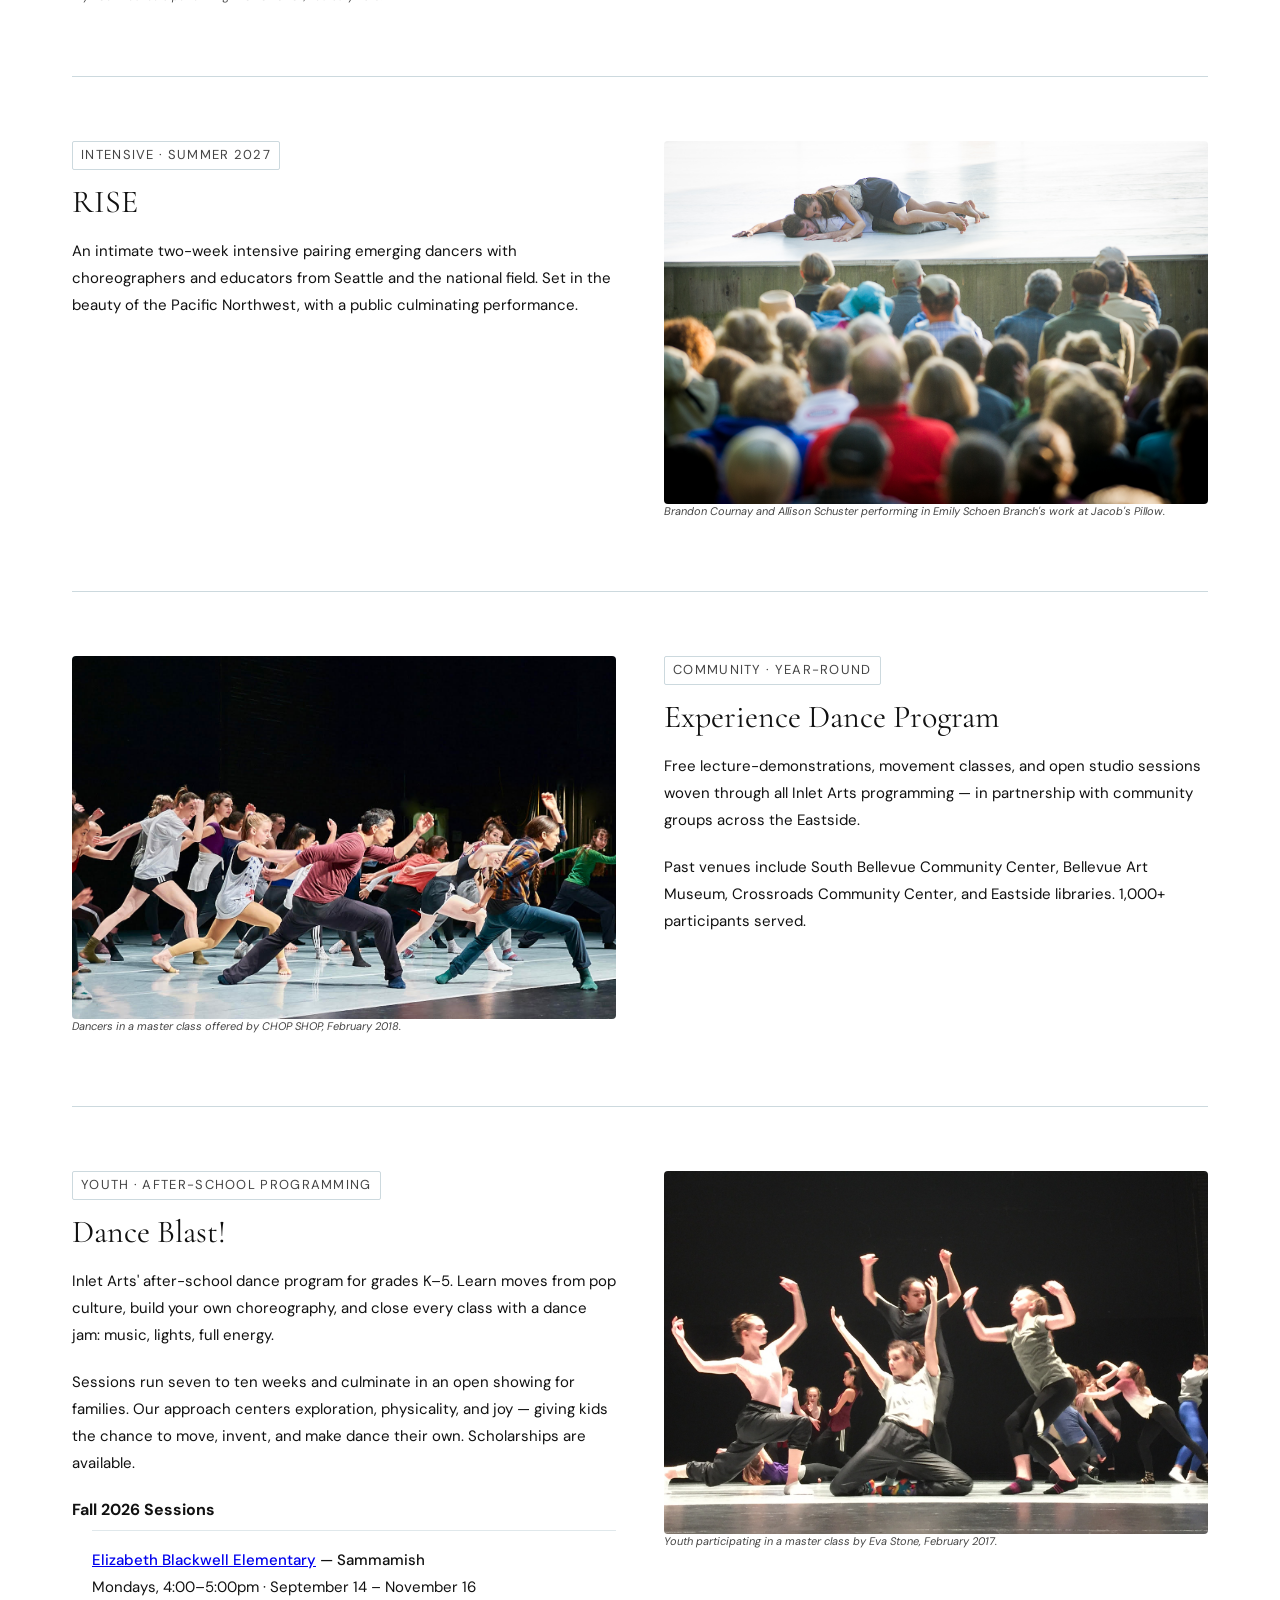
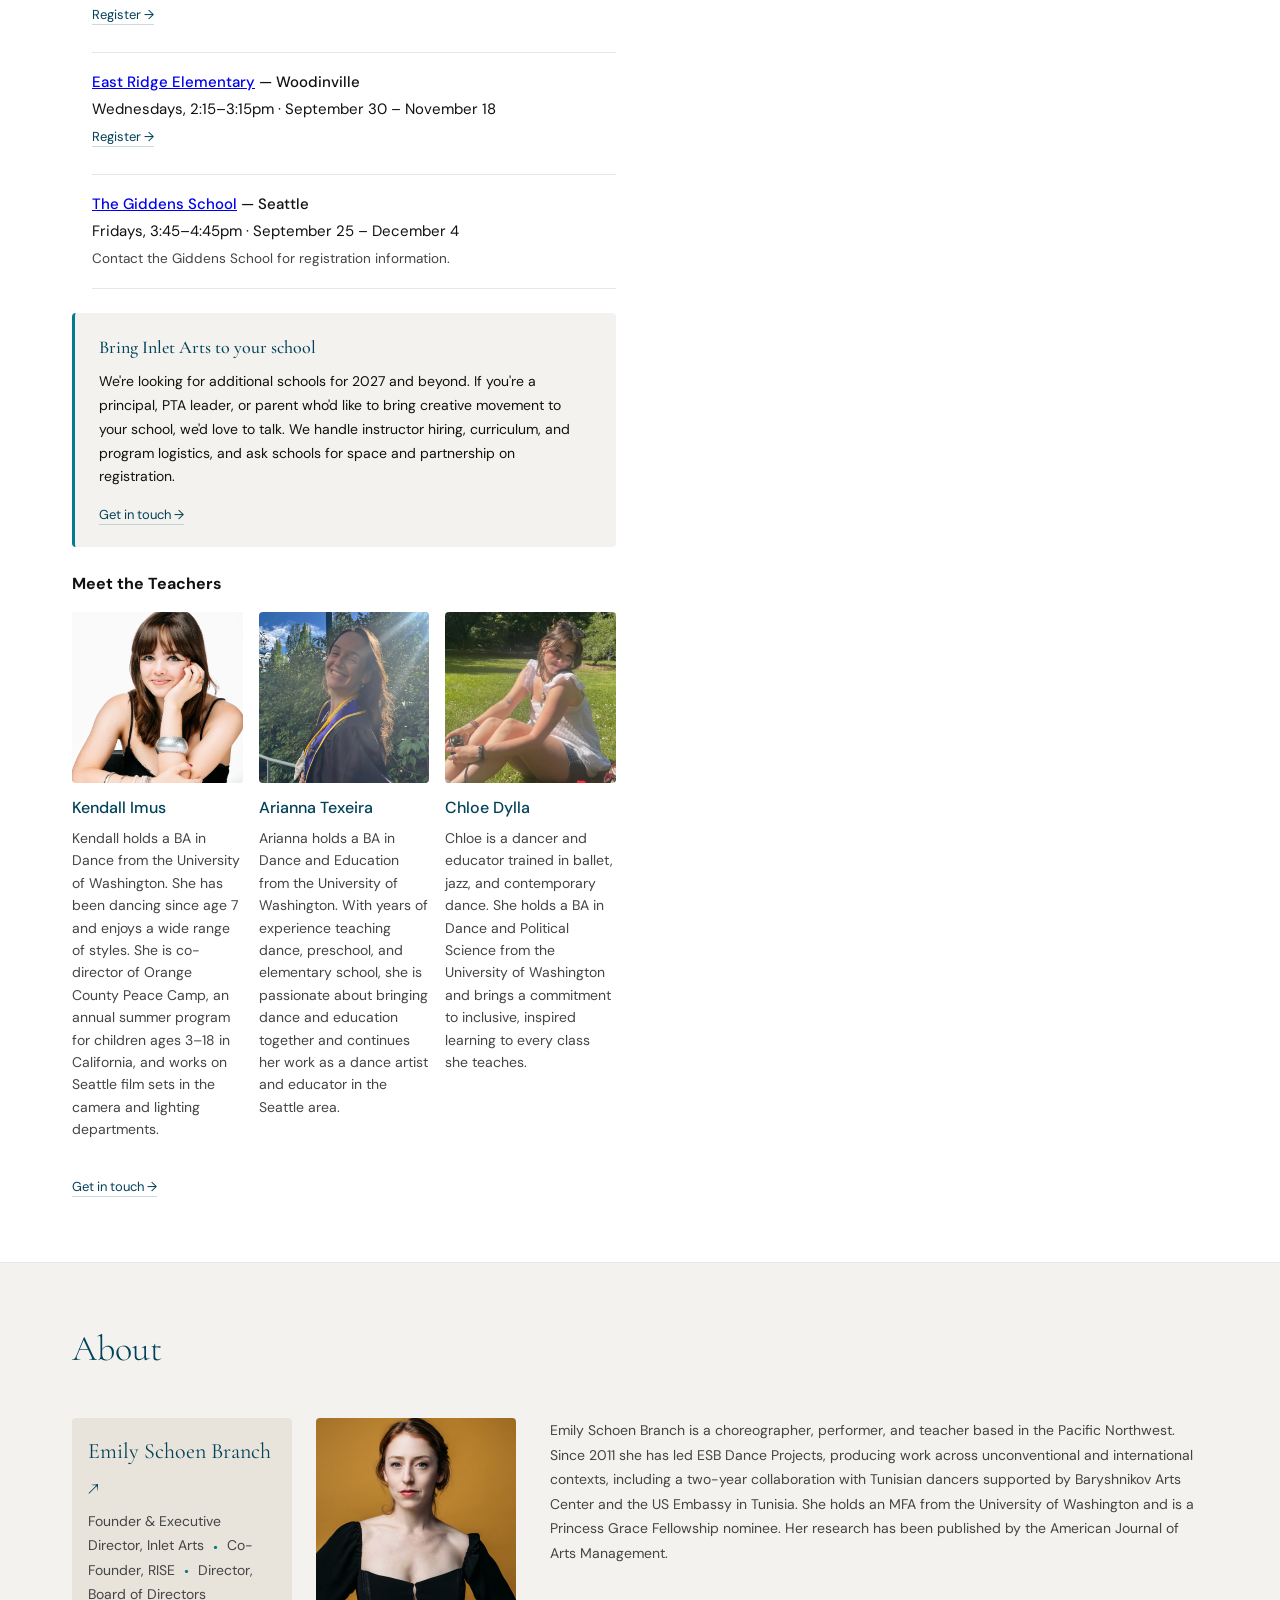
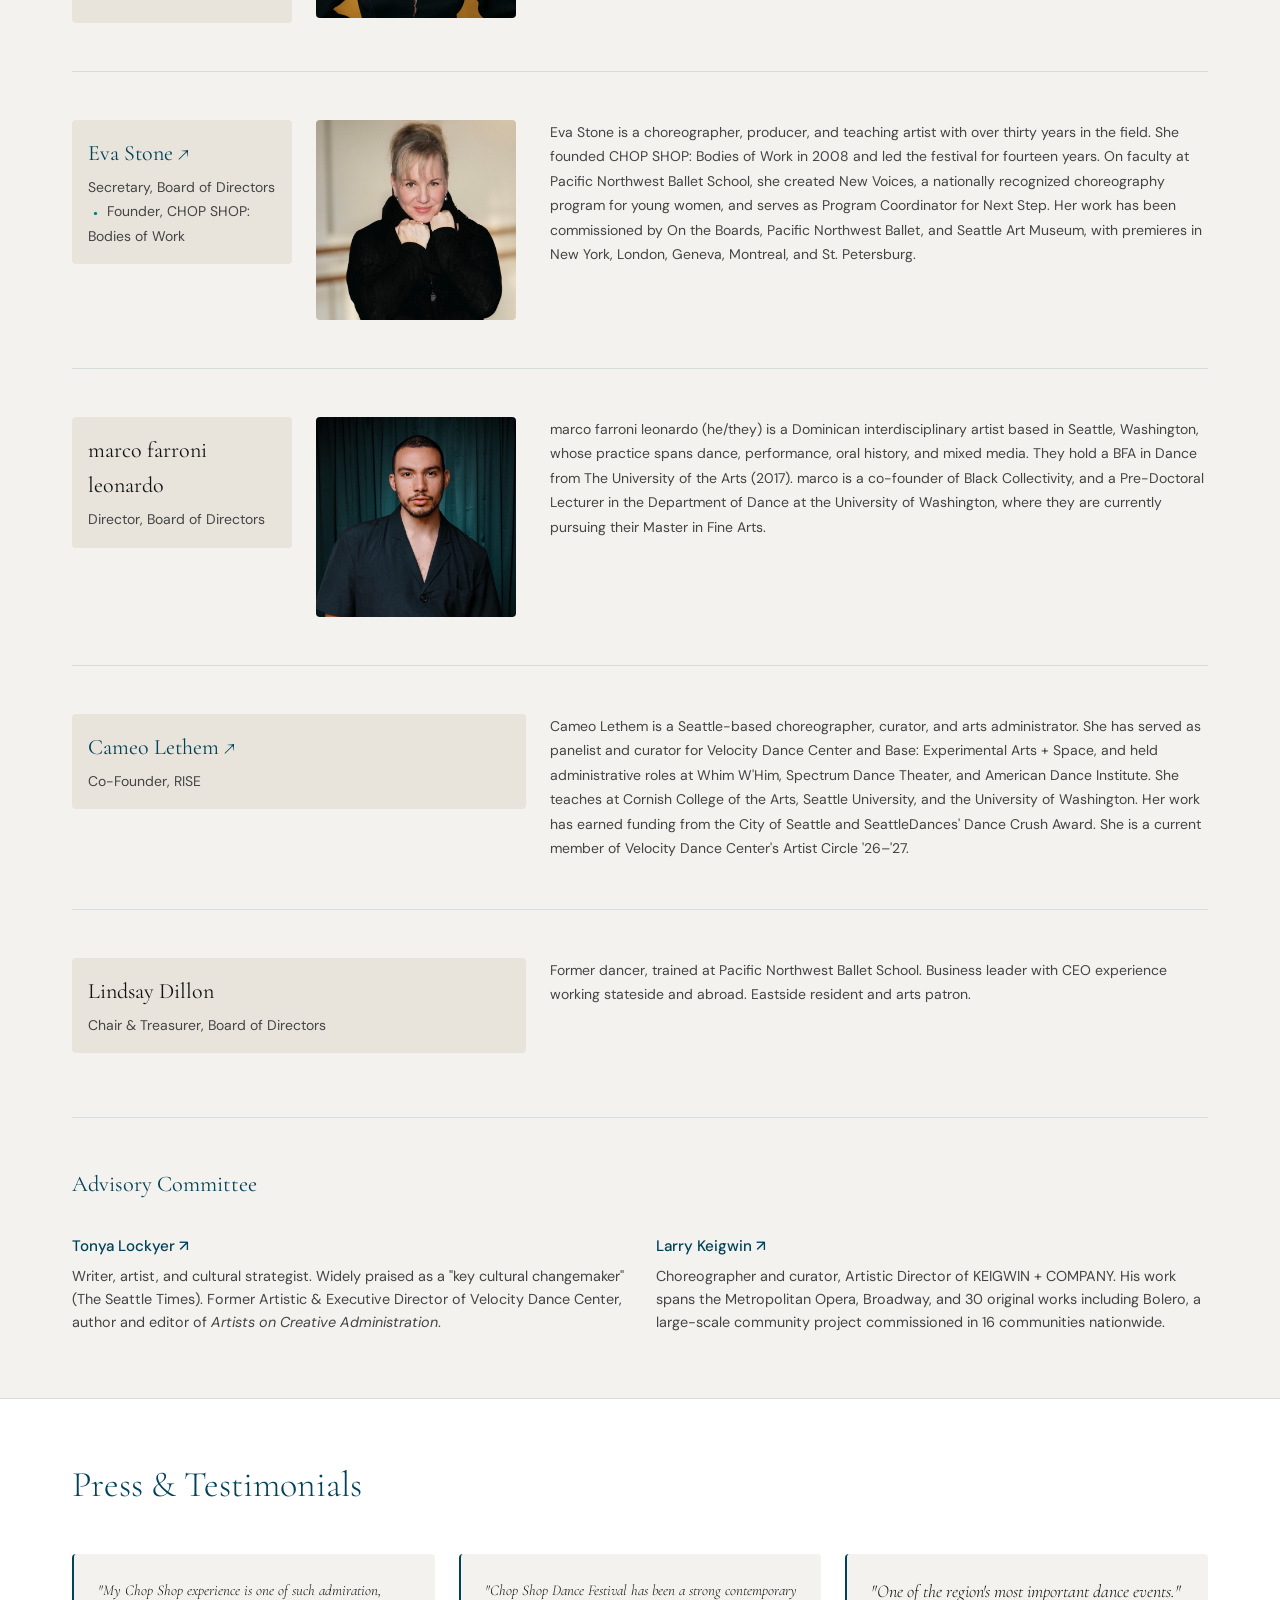
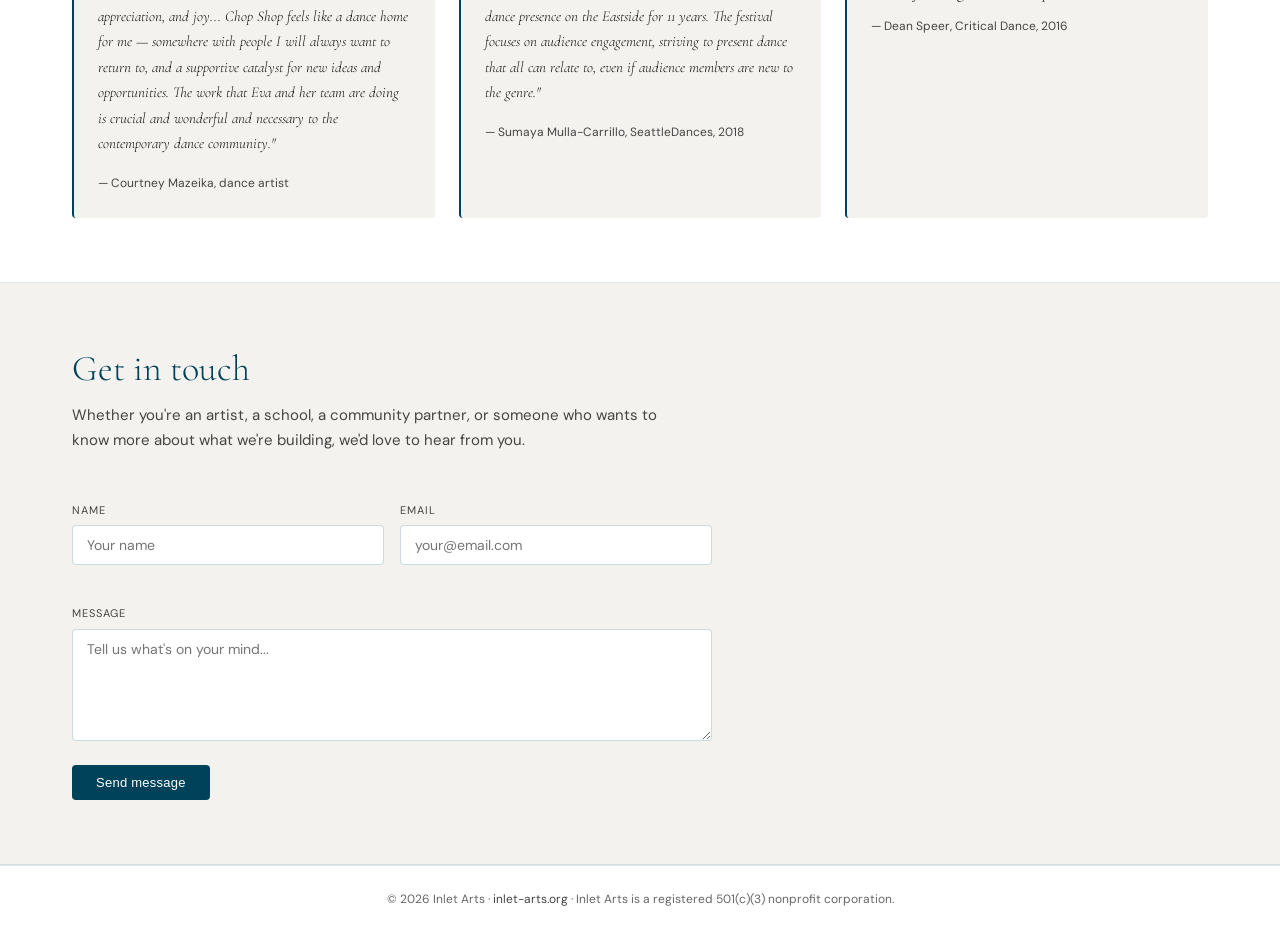
==== commit 45c43cc4: "Update footer: replace Fractured Atlas with 501(c)(3) nonprofit status Co-Authored-By: Claude Sonnet" ====
--- a/index.html
+++ b/index.html
@@ -464,8 +464,7 @@
     <footer>
       <p>
         © 2026 Inlet Arts ·
-        <a href="https://inlet-arts.org">inlet-arts.org</a> · A fiscally
-        sponsored project of Fractured Atlas
+        <a href="https://inlet-arts.org">inlet-arts.org</a> · Inlet Arts is a registered 501(c)(3) nonprofit corporation.
       </p>
     </footer>
 
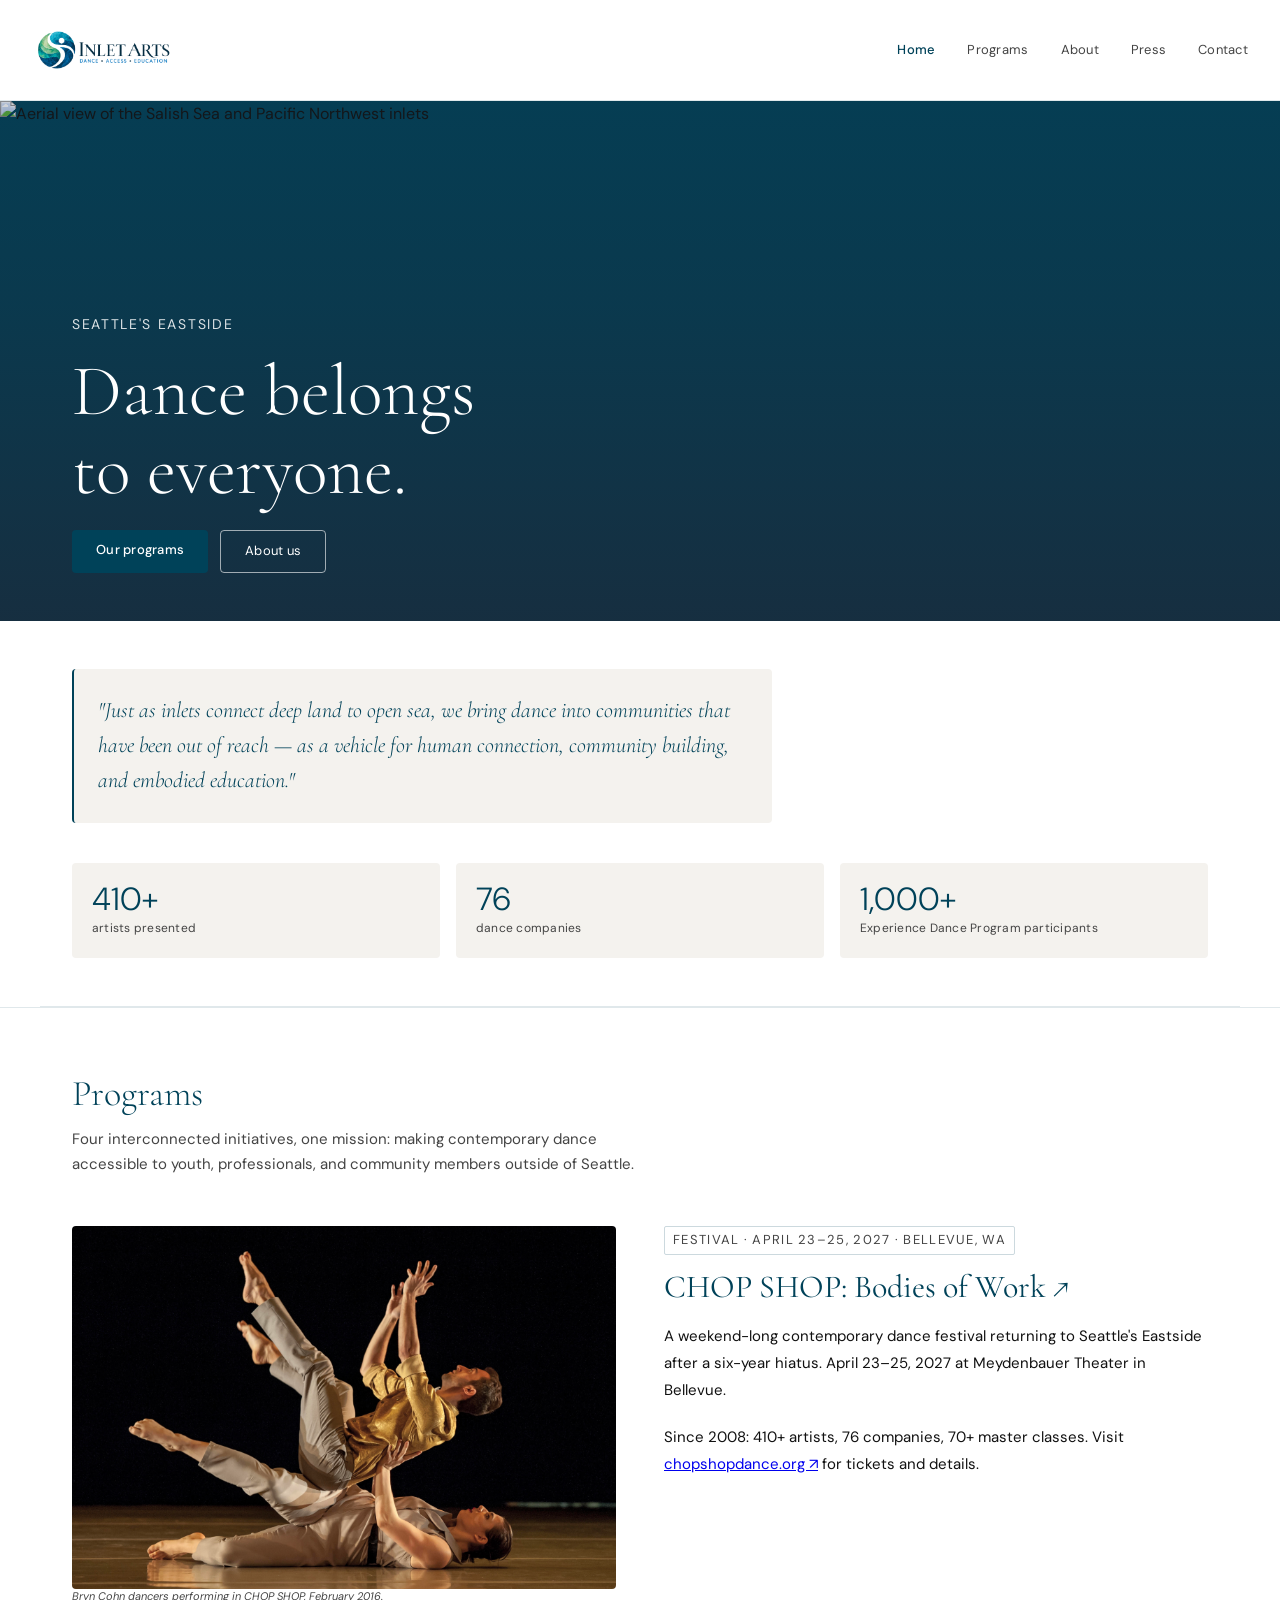
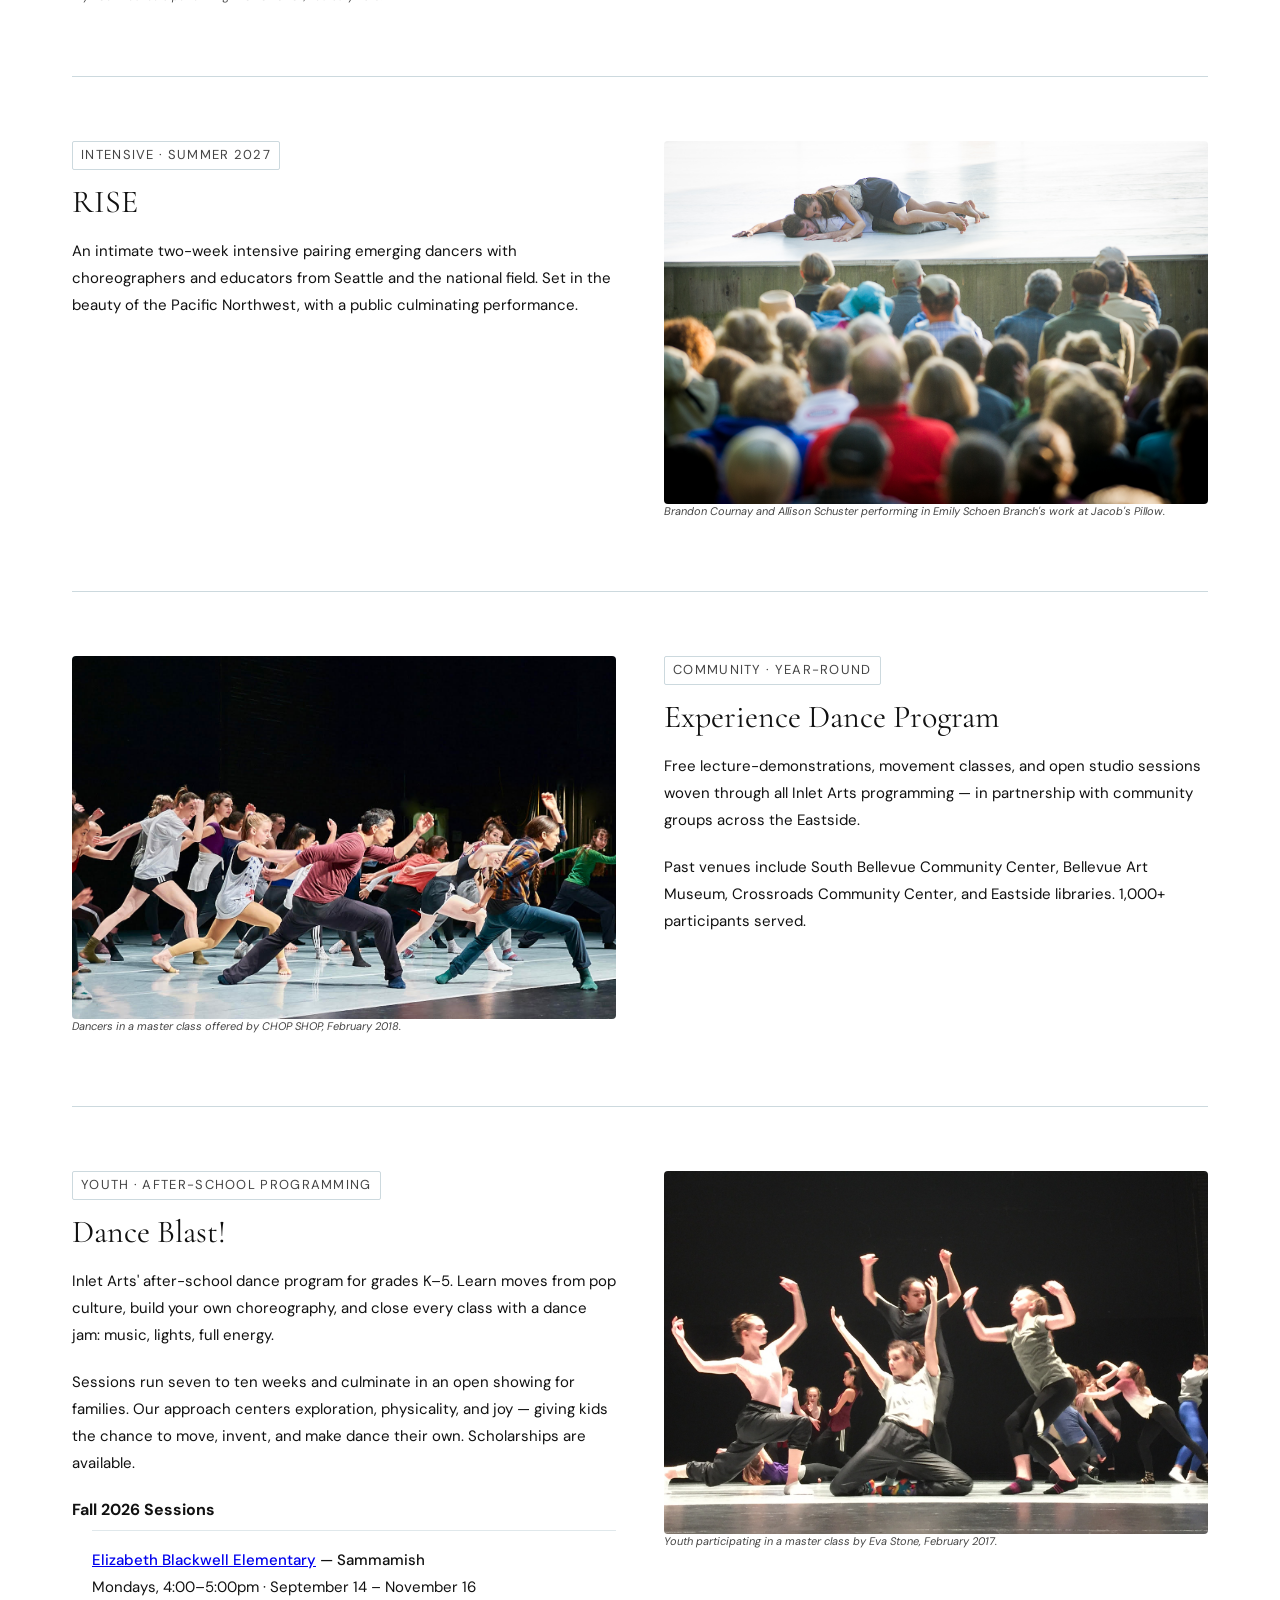
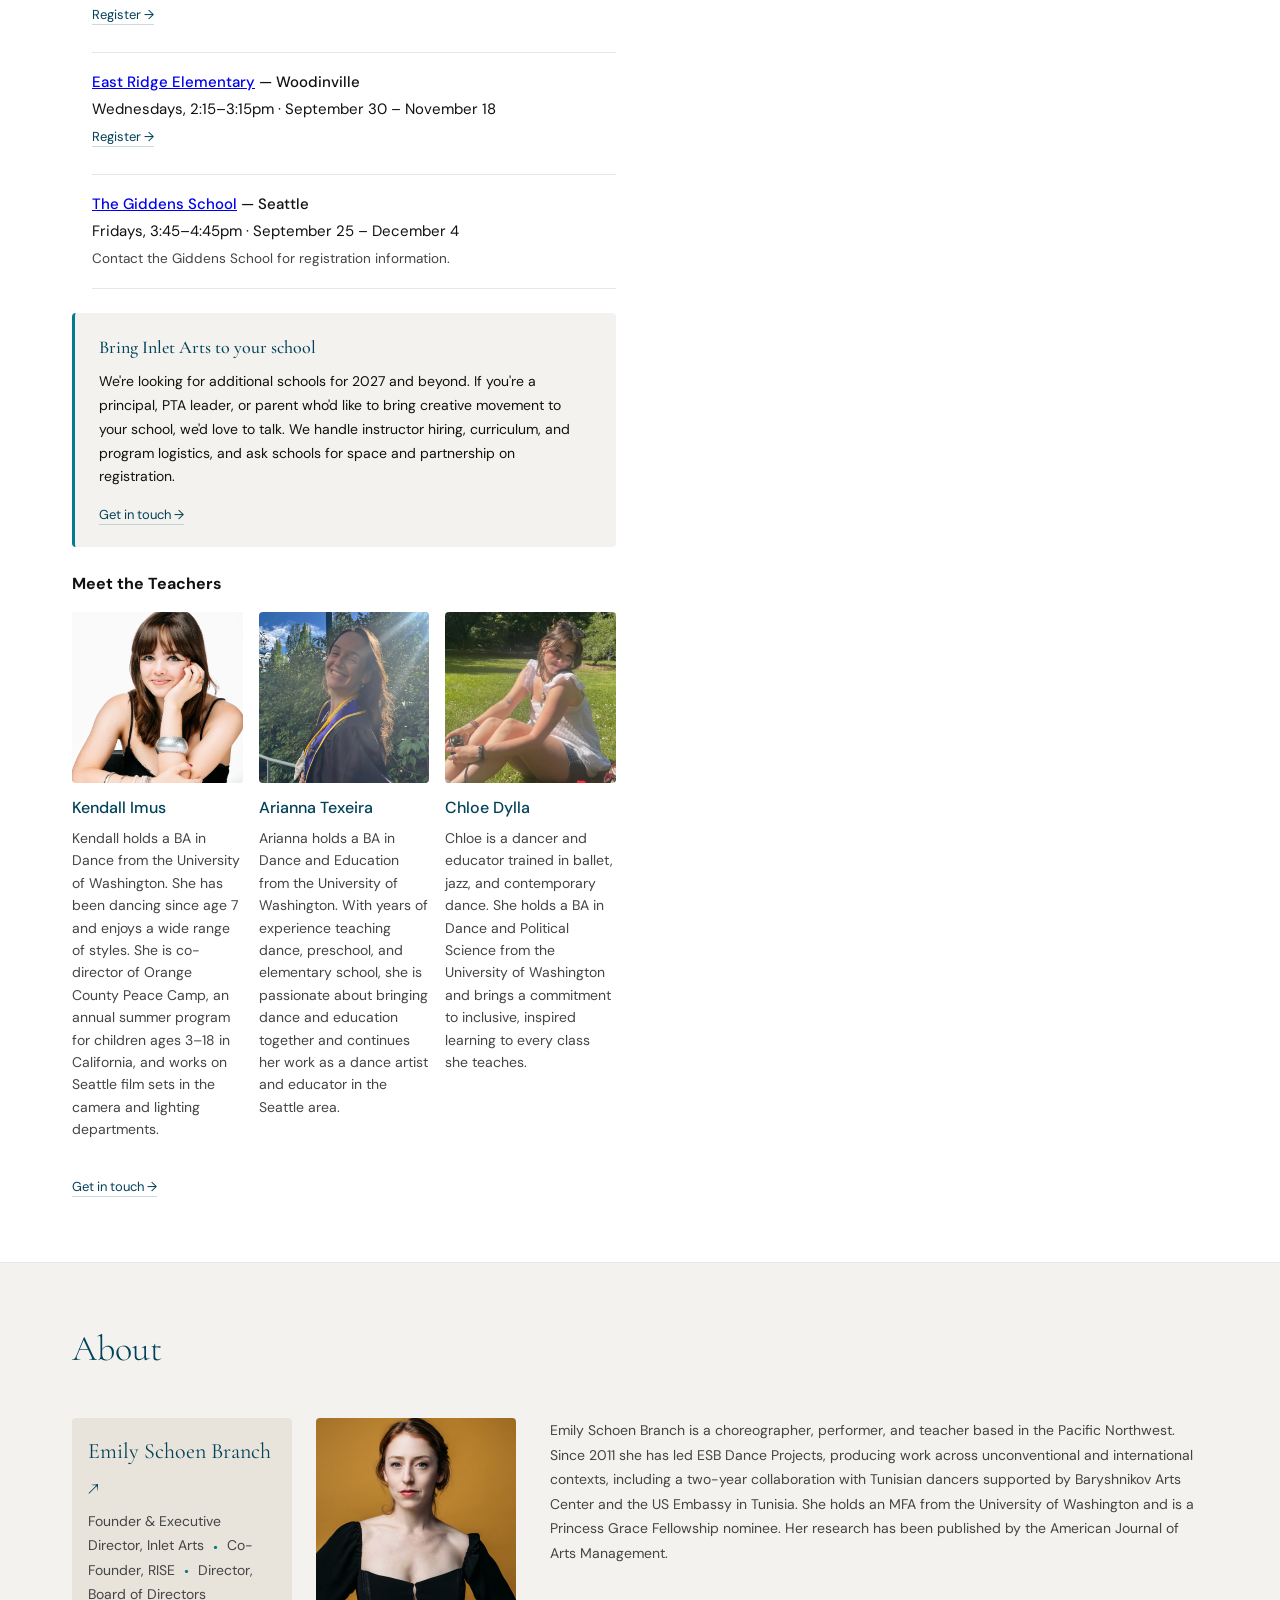
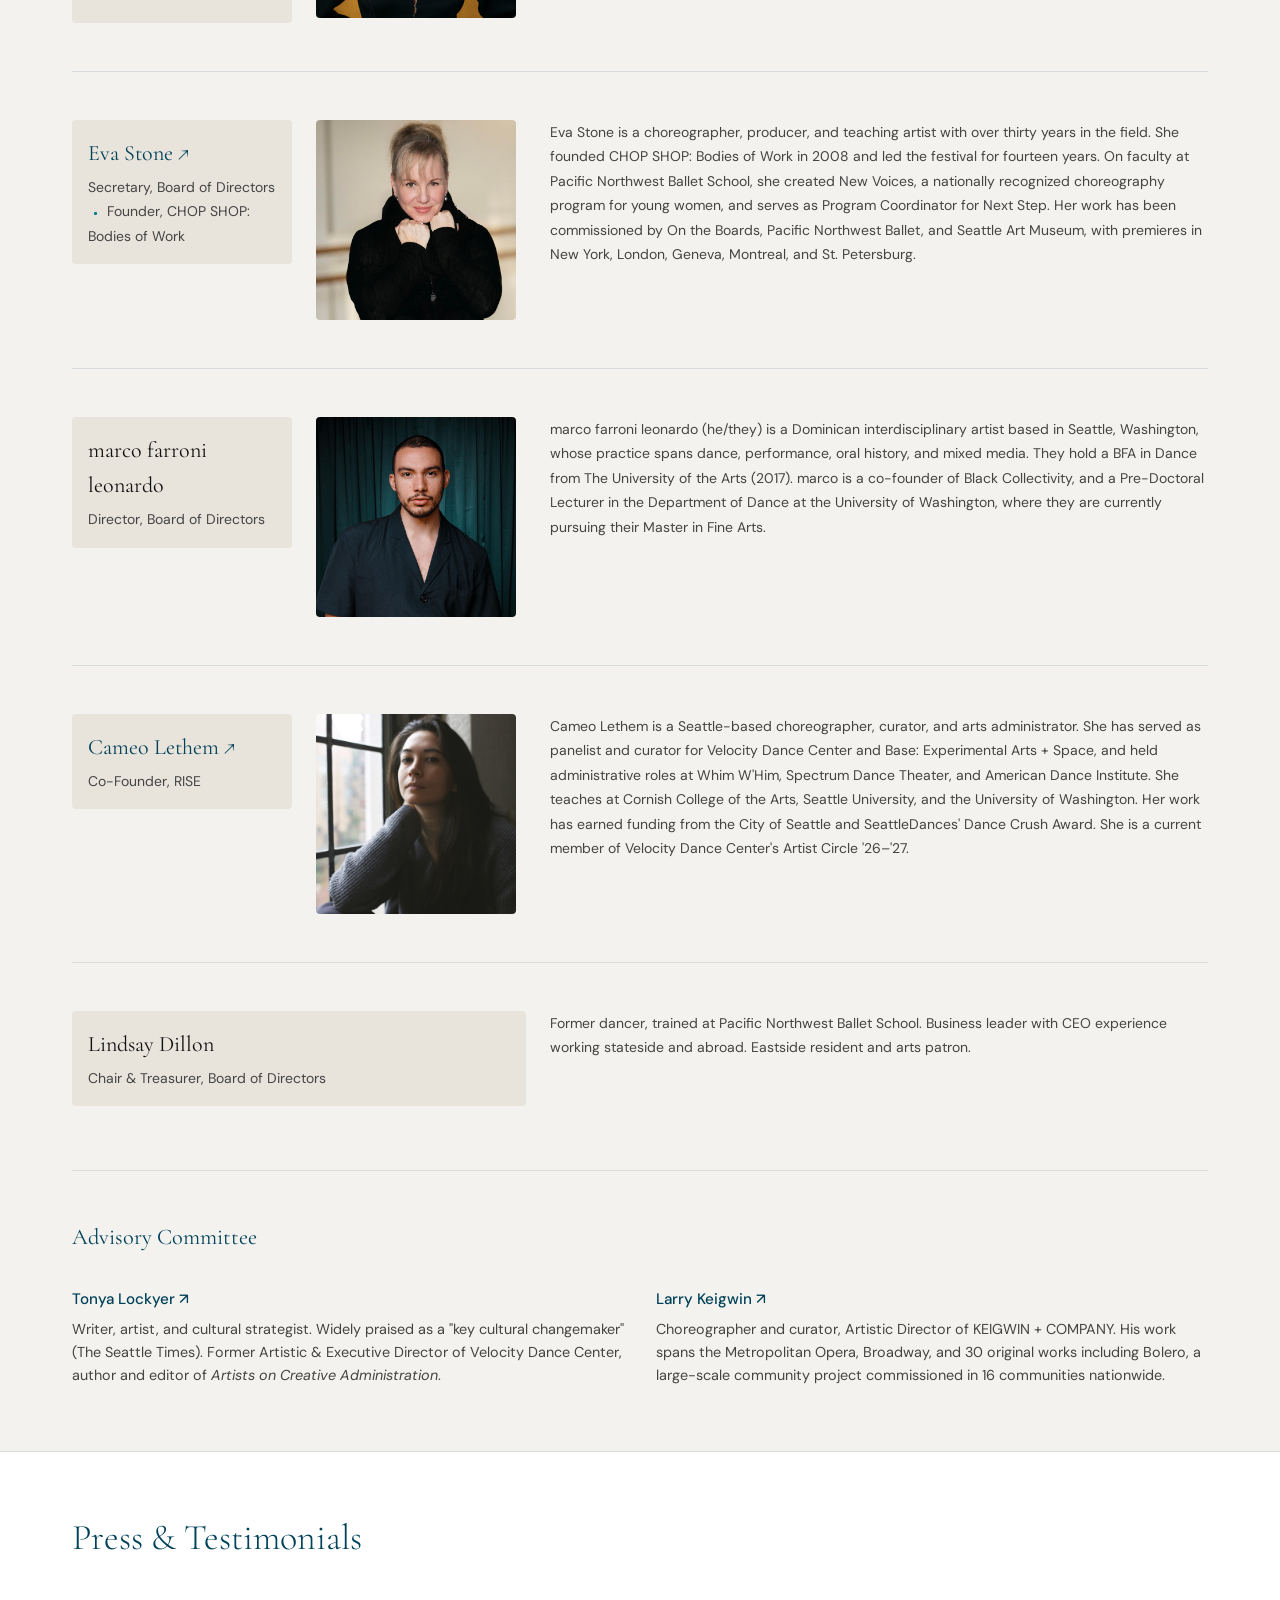
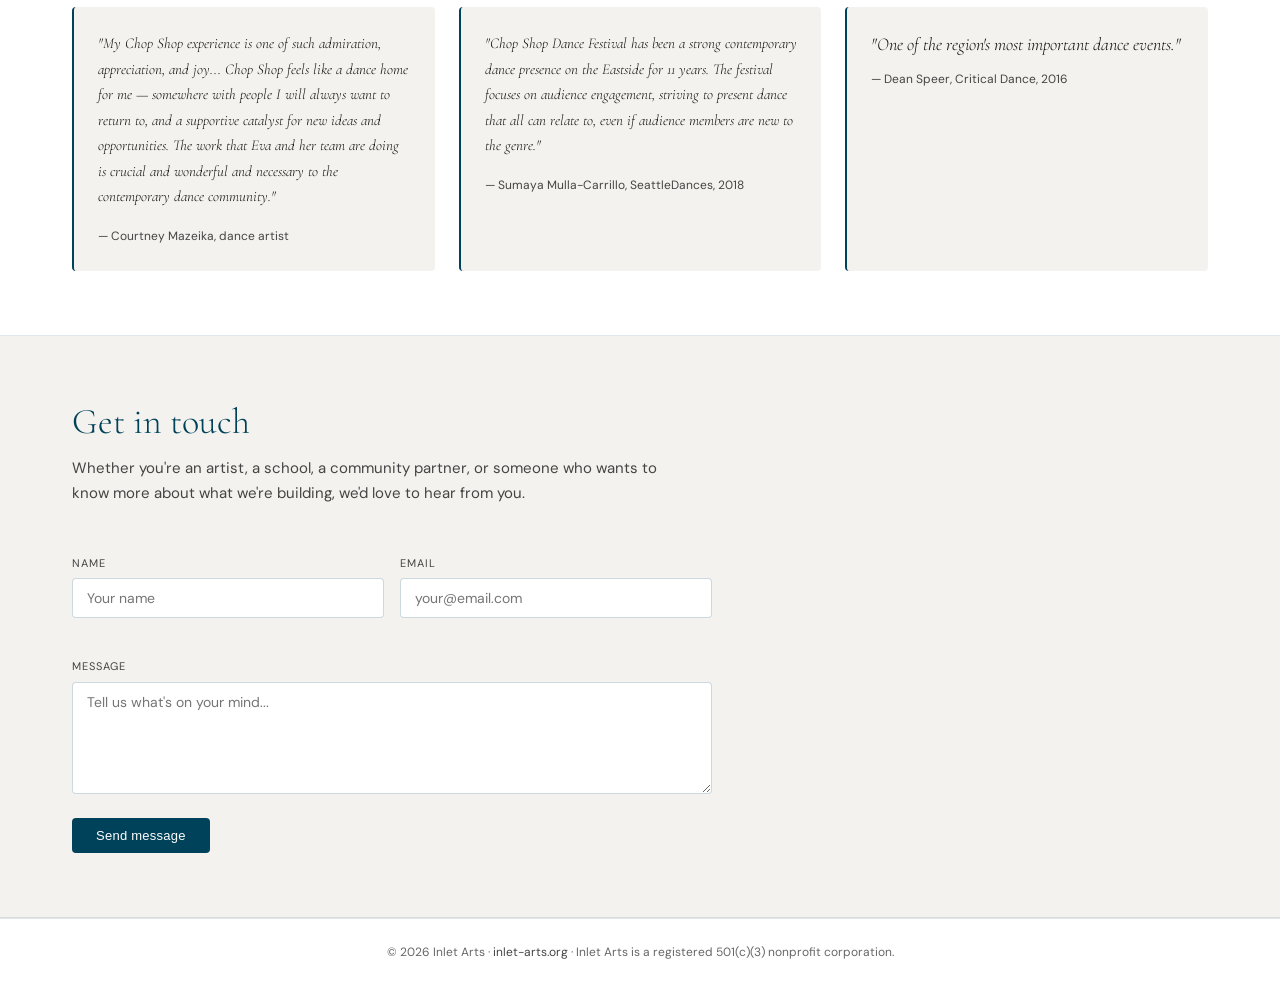
==== commit a8442a05: "Add Cameo Lethem photo to About section Co-Authored-By: Claude Sonnet 4.6 <noreply@anthropic.com>" ====
--- a/index.html
+++ b/index.html
@@ -318,13 +318,14 @@
             </div>
           </div>
 
-          <div class="team-card no-photo">
+          <div class="team-card">
             <div class="team-img-wrap">
               <div class="team-text">
                 <h4><a href="https://www.cameolethem.com/" target="_blank" rel="noopener">Cameo Lethem ↗</a></h4>
                 <p class="team-role">Co-Founder, RISE</p>
               </div>
             </div>
+            <div class="team-photo-wrap" id="photo-cameo"><img src="images/cameo.jpg" alt="Cameo Lethem" onerror="this.style.display='none'" /></div>
             <div class="team-text">
               <p>
                 Cameo Lethem is a Seattle-based choreographer, curator, and arts
--- a/styles.css
+++ b/styles.css
@@ -587,6 +587,7 @@
 #photo-emily img { object-position: 50% 4%; }
 #photo-eva img   { object-position: 54% 27%; transform: scale(1.09); transform-origin: 54% 27%; }
 #photo-marco img { object-position: 50% 17%; transform: scale(1.15); transform-origin: 50% 17%; }
+#photo-cameo img { object-position: 65% 56%; }
 
 .team-img-wrap {
   padding: 1rem;
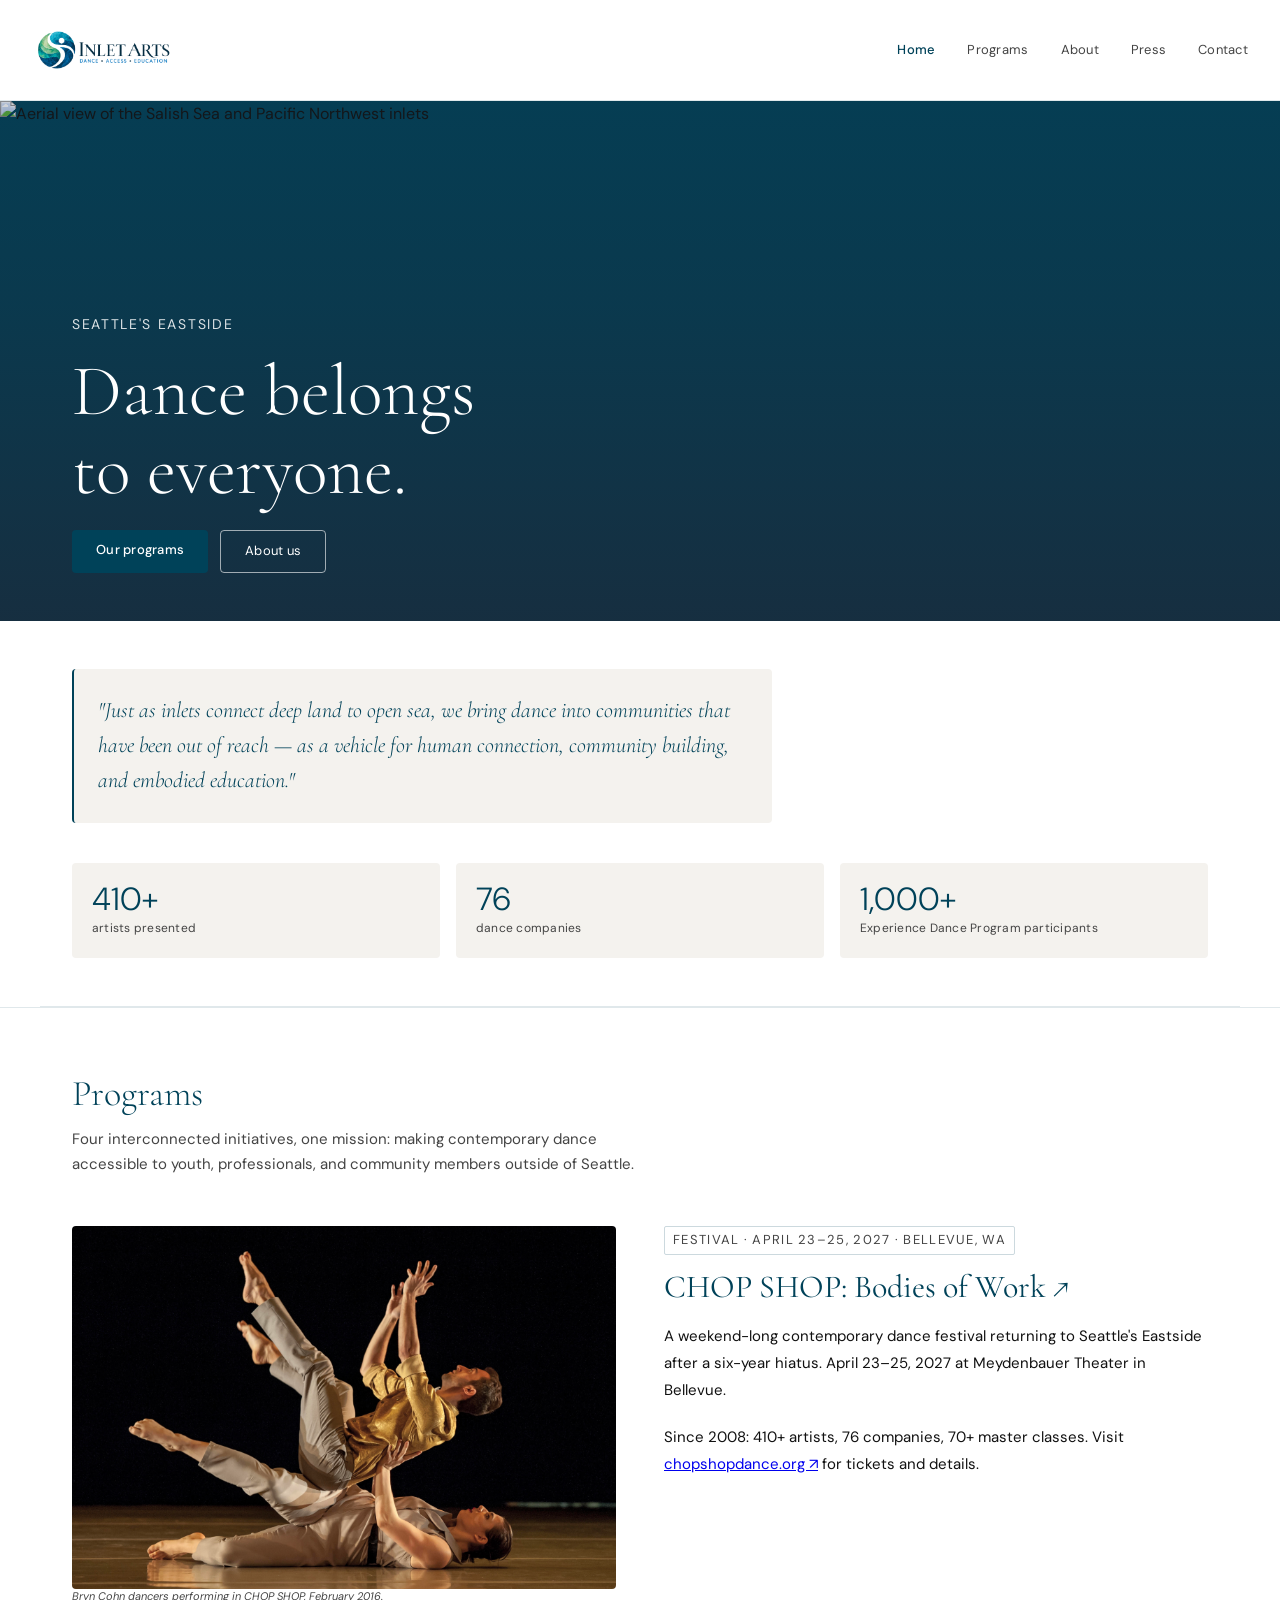
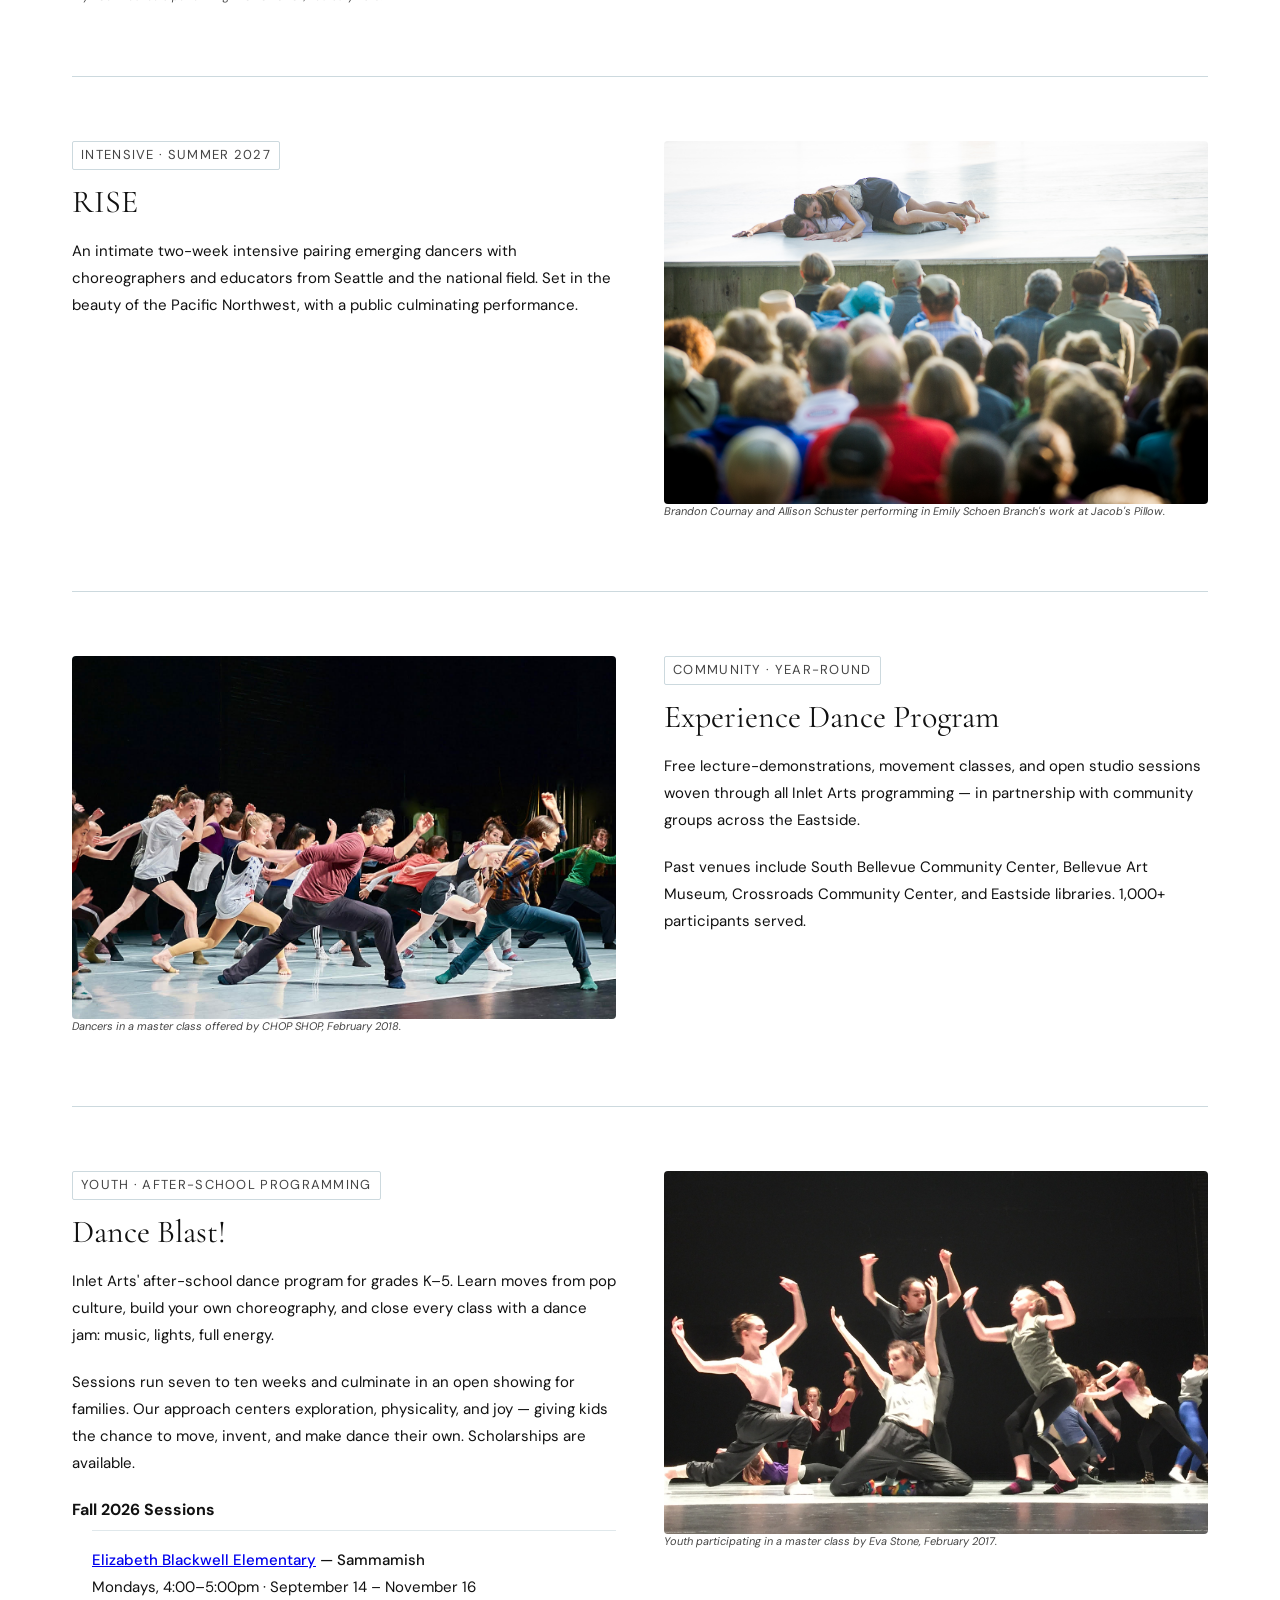
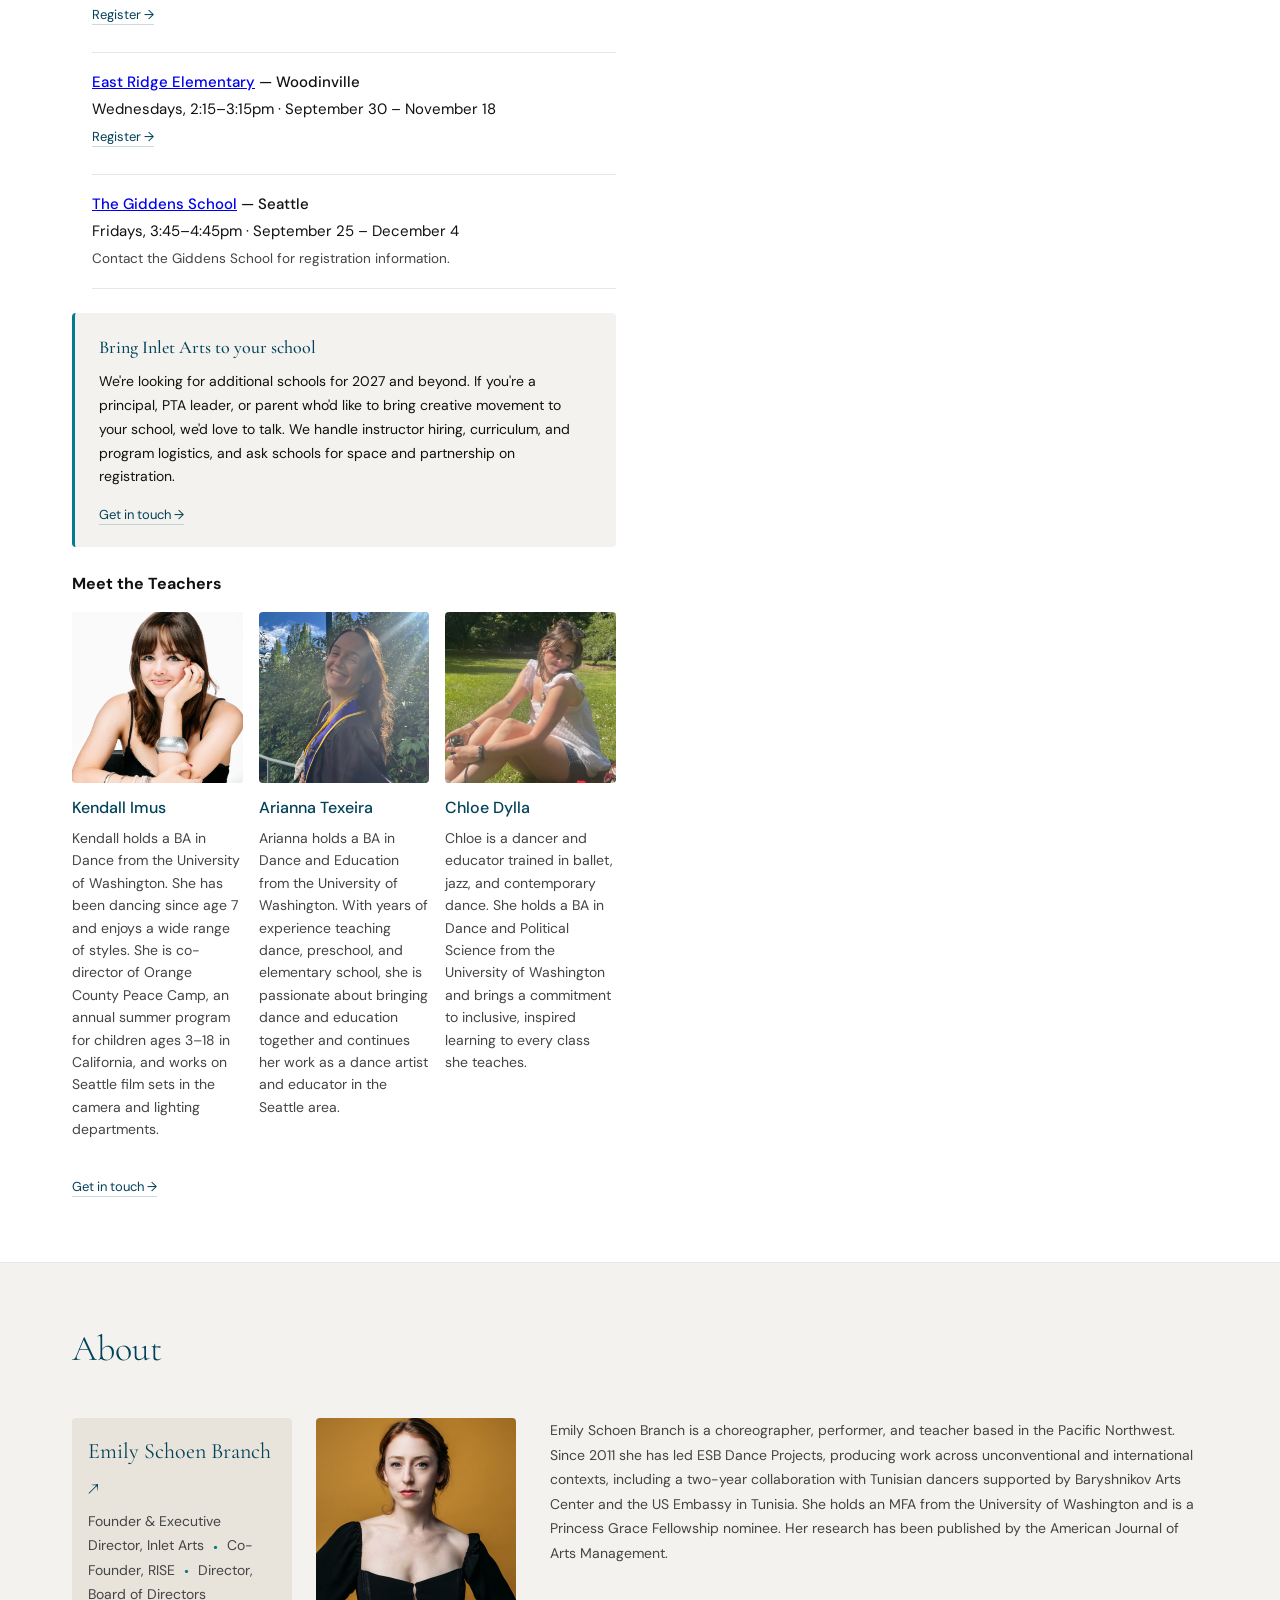
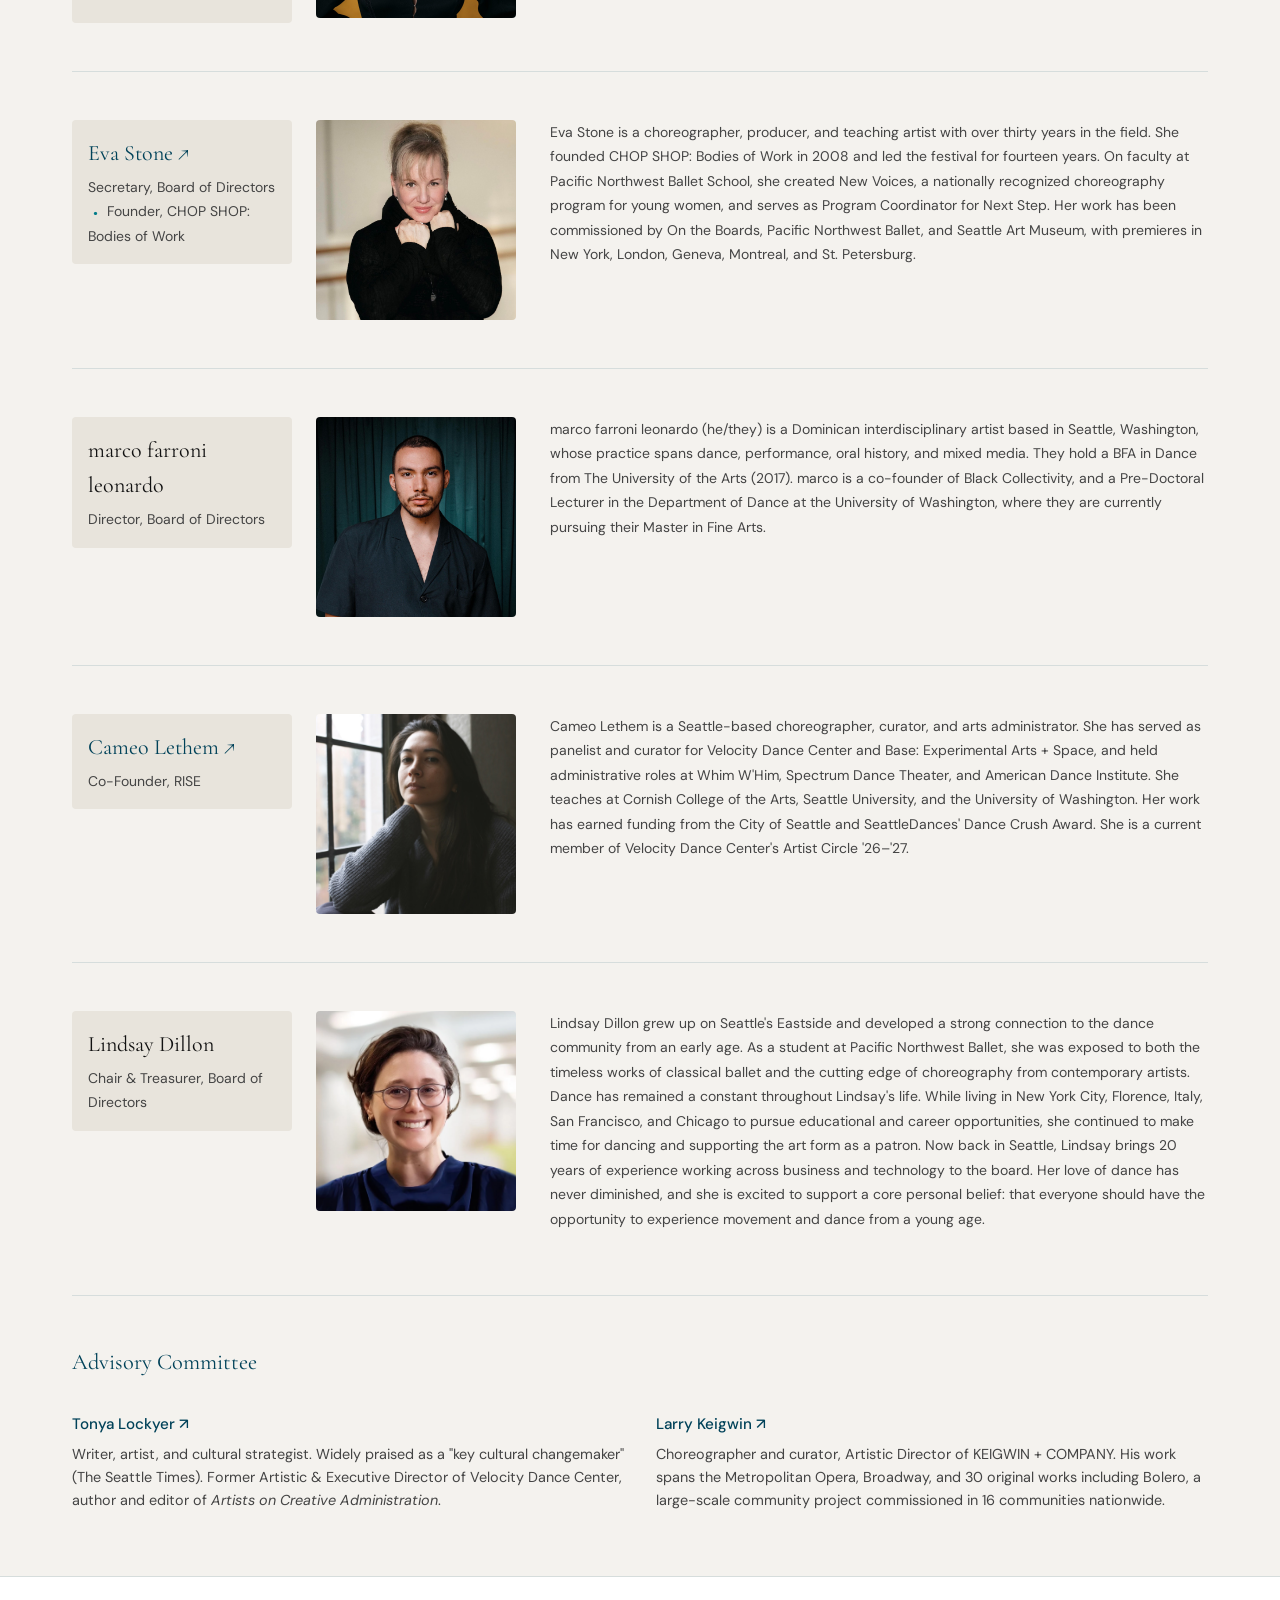
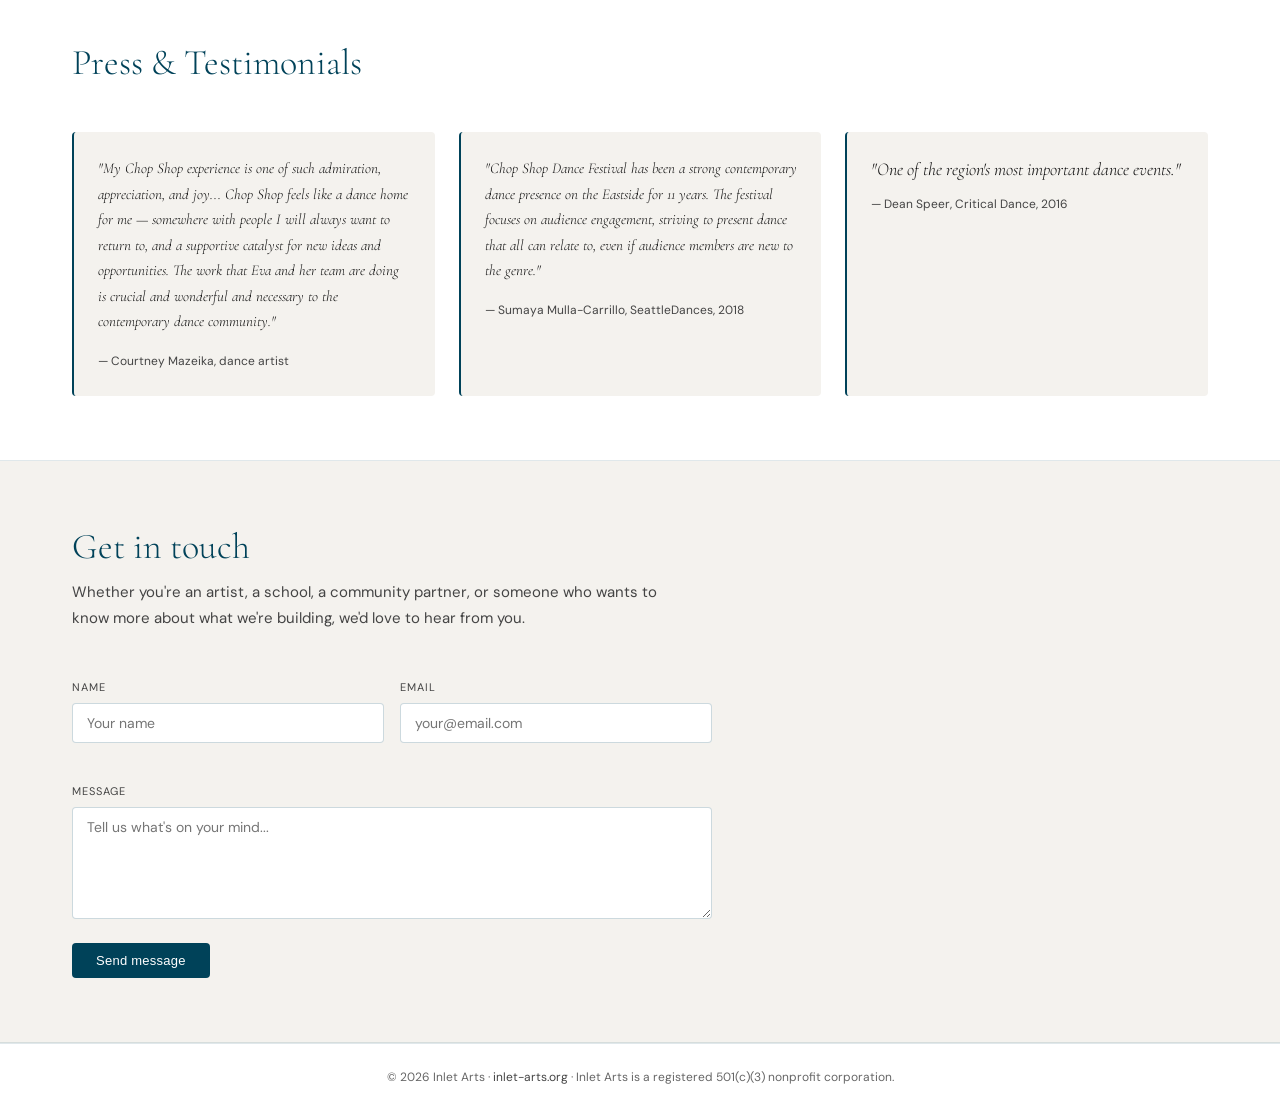
==== commit ee2a7764: "Add Lindsay Dillon photo and full bio to About section Co-Authored-By: Claude Sonnet 4.6 <noreply@an" ====
--- a/index.html
+++ b/index.html
@@ -341,15 +341,16 @@
             </div>
           </div>
 
-          <div class="team-card no-photo">
+          <div class="team-card">
             <div class="team-img-wrap">
               <div class="team-text">
                 <h4>Lindsay Dillon</h4>
                 <p class="team-role">Chair &amp; Treasurer, Board of Directors</p>
               </div>
             </div>
+            <div class="team-photo-wrap" id="photo-lindsay"><img src="images/lindsay.webp" alt="Lindsay Dillon" onerror="this.style.display='none'" /></div>
             <div class="team-text">
-              <p>Former dancer, trained at Pacific Northwest Ballet School. Business leader with CEO experience working stateside and abroad. Eastside resident and arts patron.</p>
+              <p>Lindsay Dillon grew up on Seattle's Eastside and developed a strong connection to the dance community from an early age. As a student at Pacific Northwest Ballet, she was exposed to both the timeless works of classical ballet and the cutting edge of choreography from contemporary artists. Dance has remained a constant throughout Lindsay's life. While living in New York City, Florence, Italy, San Francisco, and Chicago to pursue educational and career opportunities, she continued to make time for dancing and supporting the art form as a patron. Now back in Seattle, Lindsay brings 20 years of experience working across business and technology to the board. Her love of dance has never diminished, and she is excited to support a core personal belief: that everyone should have the opportunity to experience movement and dance from a young age.</p>
             </div>
           </div>
         </div>
--- a/styles.css
+++ b/styles.css
@@ -588,6 +588,7 @@
 #photo-eva img   { object-position: 54% 27%; transform: scale(1.09); transform-origin: 54% 27%; }
 #photo-marco img { object-position: 50% 17%; transform: scale(1.15); transform-origin: 50% 17%; }
 #photo-cameo img { object-position: 65% 56%; }
+#photo-lindsay img { object-position: 50% 30%; }
 
 .team-img-wrap {
   padding: 1rem;
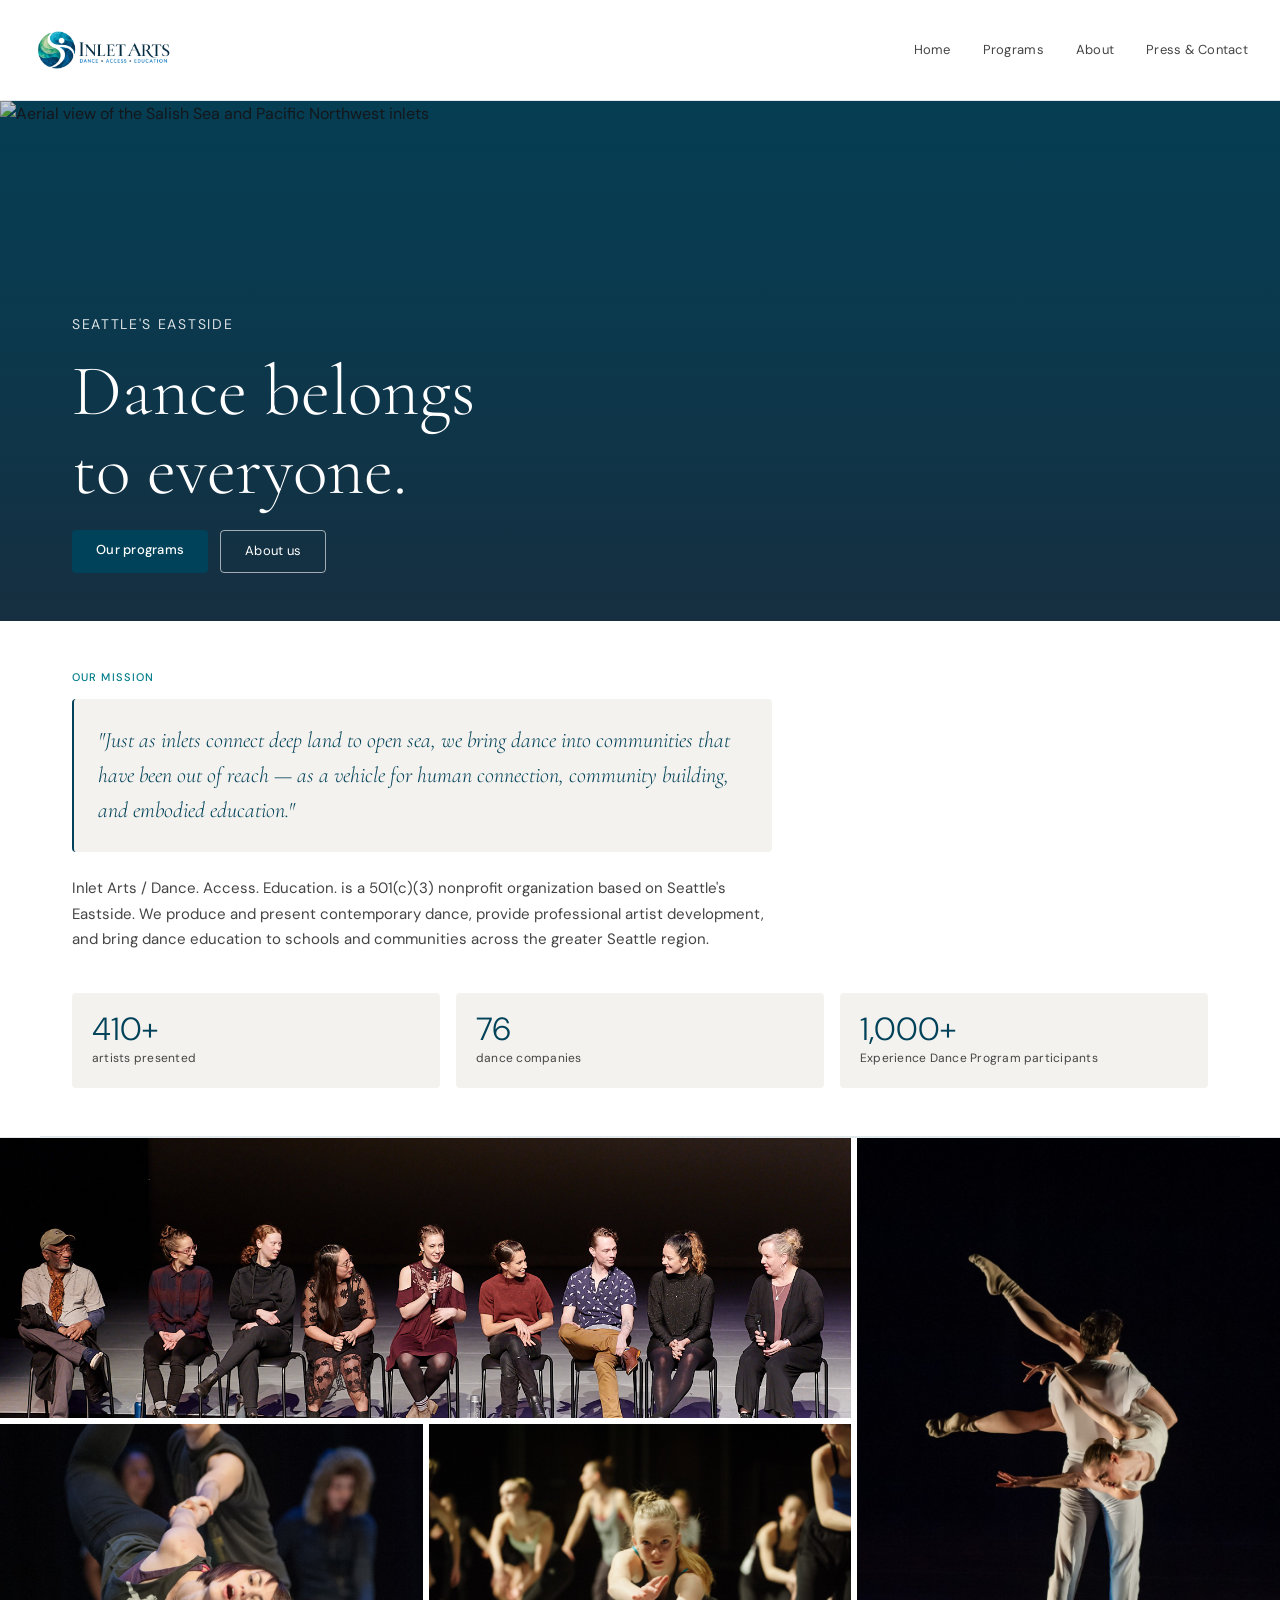
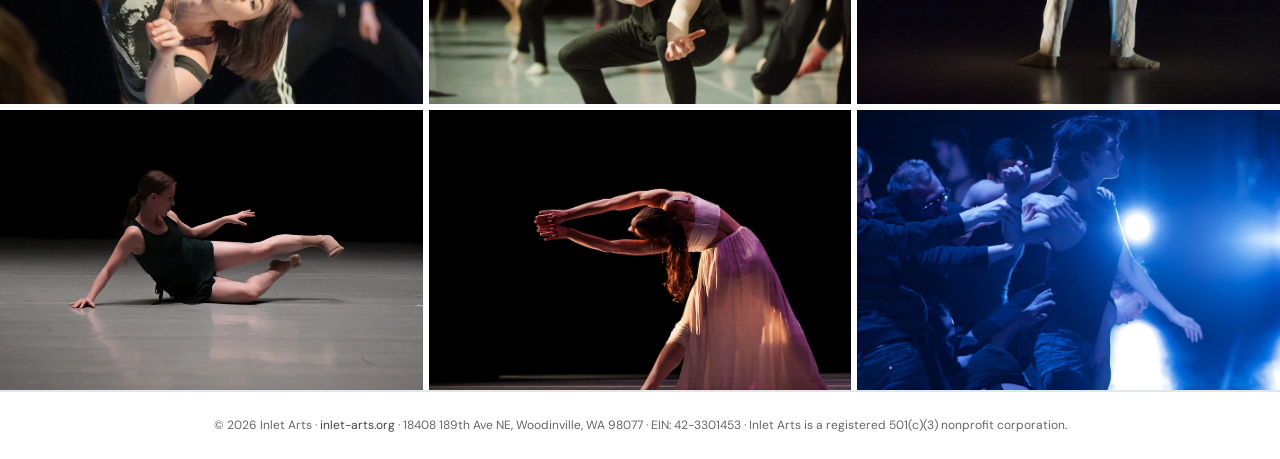
==== commit 17f6a1fe: "Convert to multi-page site, add gallery, and address Google for Nonprofits requirements - Split sing" ====
--- a/index.html
+++ b/index.html
@@ -3,7 +3,8 @@
   <head>
     <meta charset="UTF-8" />
     <meta name="viewport" content="width=device-width, initial-scale=1.0" />
-    <title>Inlet Arts / Dance. Access. Education.</title>
+    <title>Inlet Arts | Dance. Access. Education. — Seattle's Eastside</title>
+    <meta name="description" content="Inlet Arts is a 501(c)(3) nonprofit organization producing contemporary dance festivals, artist intensives, and community dance education programs on Seattle's Eastside." />
     <link rel="stylesheet" href="styles.css" />
     <link rel="preconnect" href="https://fonts.googleapis.com" />
     <link rel="preconnect" href="https://fonts.gstatic.com" crossorigin />
@@ -15,29 +16,26 @@
   <body>
     <nav id="navbar">
       <div class="nav-brand">
-        <a href="#home">
+        <a href="index.html">
           <img src="images/Inlet_Arts_logo-horizontal-Transparent.png" alt="Inlet Arts — Dance · Access · Education" class="nav-logo-img" />
         </a>
       </div>
       <div class="nav-links">
-        <a href="#home">Home</a>
-        <a href="#programs">Programs</a>
-        <a href="#about">About</a>
-        <a href="#press">Press</a>
-        <a href="#contact">Contact</a>
+        <a href="index.html">Home</a>
+        <a href="programs.html">Programs</a>
+        <a href="about.html">About</a>
+        <a href="contact.html">Press & Contact</a>
       </div>
       <button class="nav-toggle" id="navToggle">&#9776;</button>
     </nav>
 
     <div class="mobile-menu" id="mobileMenu">
-      <a href="#home" onclick="closeMobile()">Home</a>
-      <a href="#programs" onclick="closeMobile()">Programs</a>
-      <a href="#about" onclick="closeMobile()">About</a>
-      <a href="#press" onclick="closeMobile()">Press</a>
-      <a href="#contact" onclick="closeMobile()">Contact</a>
+      <a href="index.html" onclick="closeMobile()">Home</a>
+      <a href="programs.html" onclick="closeMobile()">Programs</a>
+      <a href="about.html" onclick="closeMobile()">About</a>
+      <a href="contact.html" onclick="closeMobile()">Press & Contact</a>
     </div>
 
-    <!-- HOME -->
     <section id="home">
       <div class="hero">
         <div class="hero-img-wrap">
@@ -50,423 +48,75 @@
           <div class="hero-overlay"></div>
         </div>
         <div class="hero-content">
-          <p class="eyebrow">
-            Seattle's Eastside
-          </p>
-<h1>Dance belongs<br />to everyone.</h1>
+          <p class="eyebrow">Seattle's Eastside</p>
+          <h1>Dance belongs<br />to everyone.</h1>
           <div class="hero-btns">
-            <a href="#programs" class="btn-primary">Our programs</a>
-            <a href="#about" class="btn-secondary">About us</a>
+            <a href="programs.html" class="btn-primary">Our programs</a>
+            <a href="about.html" class="btn-secondary">About us</a>
           </div>
         </div>
       </div>
 
       <div class="home-intro">
+        <p class="mission-label">Our Mission</p>
         <blockquote class="mission-quote">
           "Just as inlets connect deep land to open sea, we bring dance into
           communities that have been out of reach — as a vehicle for human
           connection, community building, and embodied education."
         </blockquote>
+        <p class="org-description">
+          Inlet Arts / Dance. Access. Education. is a 501(c)(3) nonprofit organization based on Seattle's Eastside. We produce and present contemporary dance, provide professional artist development, and bring dance education to schools and communities across the greater Seattle region.
+        </p>
         <div class="stat-row">
           <div class="stat">
-            <span class="stat-n">410+</span
-            ><span class="stat-l">artists presented</span>
+            <span class="stat-n">410+</span>
+            <span class="stat-l">artists presented</span>
           </div>
           <div class="stat">
-            <span class="stat-n">76</span
-            ><span class="stat-l">dance companies</span>
+            <span class="stat-n">76</span>
+            <span class="stat-l">dance companies</span>
           </div>
           <div class="stat">
-            <span class="stat-n">1,000+</span
-            ><span class="stat-l">Experience Dance Program participants</span>
-          </div>
-        </div>
-      </div>
-
-    </section>
-
-    <!-- PROGRAMS -->
-    <section id="programs">
-      <div class="section-wrap">
-        <div class="section-header">
-          <h2>Programs</h2>
-          <p>
-            Four interconnected initiatives, one mission: making contemporary dance accessible to youth, professionals, and community members outside of Seattle.
-          </p>
-        </div>
-
-        <div class="program-block">
-          <div class="program-img-col">
-            <div class="program-img-wrap">
-              <img
-                src="images/chopshop.jpg"
-                alt="CHOP SHOP performance"
-                onerror="this.parentElement.classList.add('img-fallback')"
-              />
-            </div>
-            <p class="photo-caption"><em>Bryn Cohn dancers performing in CHOP SHOP, February 2016.</em></p>
-          </div>
-          <div class="program-text">
-            <span class="tag">Festival · April 23–25, 2027 · Bellevue, WA</span>
-            <h3>
-              <a
-                href="https://www.chopshopdance.org"
-                target="_blank"
-                rel="noopener"
-                >CHOP SHOP: Bodies of Work ↗</a
-              >
-            </h3>
-            <p>
-              A weekend-long contemporary dance festival returning to Seattle's Eastside after a six-year hiatus. April 23–25, 2027 at Meydenbauer Theater in Bellevue.
-            </p>
-            <p>
-              Since 2008: 410+ artists, 76 companies, 70+ master classes. Visit <a href="https://www.chopshopdance.org" target="_blank" rel="noopener">chopshopdance.org ↗</a> for tickets and details.
-            </p>
-          </div>
-        </div>
-
-        <div class="program-block reverse">
-          <div class="program-img-col">
-            <div class="program-img-wrap">
-              <img
-                src="images/rise.jpg"
-                alt="RISE dance intensive"
-                onerror="this.parentElement.classList.add('img-fallback')"
-              />
-            </div>
-            <p class="photo-caption"><em>Brandon Cournay and Allison Schuster performing in Emily Schoen Branch's work at Jacob's Pillow.</em></p>
-          </div>
-          <div class="program-text">
-            <span class="tag">Intensive · Summer 2027</span>
-            <h3>RISE</h3>
-            <p>
-              An intimate two-week intensive pairing emerging dancers with choreographers and educators from Seattle and the national field. Set in the beauty of the Pacific Northwest, with a public culminating performance.
-            </p>
-          </div>
-        </div>
-
-        <div class="program-block">
-          <div class="program-img-col">
-            <div class="program-img-wrap">
-              <img
-                src="images/edp.jpg"
-                alt="Experience Dance Program"
-                onerror="this.parentElement.classList.add('img-fallback')"
-              />
-            </div>
-            <p class="photo-caption"><em>Dancers in a master class offered by CHOP SHOP, February 2018.</em></p>
-          </div>
-          <div class="program-text">
-            <span class="tag">Community · Year-round</span>
-            <h3>Experience Dance Program</h3>
-            <p>
-              Free lecture-demonstrations, movement classes, and open studio sessions woven through all Inlet Arts programming — in partnership with community groups across the Eastside.
-            </p>
-            <p>Past venues include South Bellevue Community Center, Bellevue Art Museum, Crossroads Community Center, and Eastside libraries. 1,000+ participants served.</p>
-          </div>
-        </div>
-
-        <div class="program-block reverse">
-          <div class="program-img-col">
-            <div class="program-img-wrap">
-              <img
-                src="images/schools.jpg"
-                alt="Public school programming"
-                onerror="this.parentElement.classList.add('img-fallback')"
-              />
-            </div>
-            <p class="photo-caption"><em>Youth participating in a master class by Eva Stone, February 2017.</em></p>
-          </div>
-          <div class="program-text">
-            <span class="tag">Youth · After-School Programming</span>
-            <h3>Dance Blast!</h3>
-            <p>
-              Inlet Arts' after-school dance program for grades K–5. Learn moves from pop culture, build your own choreography, and close every class with a dance jam: music, lights, full energy.
-            </p>
-            <p>
-              Sessions run seven to ten weeks and culminate in an open showing for families. Our approach centers exploration, physicality, and joy — giving kids the chance to move, invent, and make dance their own. Scholarships are available.
-            </p>
-
-            <h4>Fall 2026 Sessions</h4>
-            <ul class="sessions-list">
-              <li>
-                <strong><a href="https://maps.app.goo.gl/pmyRmsqKXuKnjMiP7" target="_blank" rel="noopener">Elizabeth Blackwell Elementary</a> — Sammamish</strong><br />
-                Mondays, 4:00–5:00pm · September 14 – November 16<br />
-                <a href="#contact" class="text-link">Register &rarr;</a>
-              </li>
-              <li>
-                <strong><a href="https://eastridge.nsd.org/" target="_blank" rel="noopener">East Ridge Elementary</a> — Woodinville</strong><br />
-                Wednesdays, 2:15–3:15pm · September 30 – November 18<br />
-                <a href="#contact" class="text-link">Register &rarr;</a>
-              </li>
-              <li>
-                <strong><a href="https://maps.app.goo.gl/JHLeP5PmfWrcGXcY7" target="_blank" rel="noopener">The Giddens School</a> — Seattle</strong><br />
-                Fridays, 3:45–4:45pm · September 25 – December 4<br />
-                <span class="text-muted">Contact the Giddens School for registration information.</span>
-              </li>
-            </ul>
-            <div class="callout-box">
-              <h4>Bring Inlet Arts to your school</h4>
-              <p>
-                We're looking for additional schools for 2027 and beyond. If you're
-                a principal, PTA leader, or parent who'd like to bring creative
-                movement to your school, we'd love to talk. We handle instructor
-                hiring, curriculum, and program logistics, and ask schools for space
-                and partnership on registration.
-              </p>
-              <a href="#contact" class="text-link">Get in touch &rarr;</a>
-            </div>
-            <h4>Meet the Teachers</h4>
-            <div class="teachers-grid">
-              <div class="teacher-card">
-                <div class="teacher-img-wrap">
-                  <img src="images/Kendall headshot.jpeg" alt="Kendall Imus" onerror="this.parentElement.classList.add('img-fallback')" />
-                </div>
-                <h5>Kendall Imus</h5>
-                <p>Kendall holds a BA in Dance from the University of Washington. She has been dancing since age 7 and enjoys a wide range of styles. She is co-director of Orange County Peace Camp, an annual summer program for children ages 3–18 in California, and works on Seattle film sets in the camera and lighting departments.</p>
-              </div>
-              <div class="teacher-card">
-                <div class="teacher-img-wrap">
-                  <img src="images/Arianna T headshot.jpeg" alt="Arianna Texeira" onerror="this.parentElement.classList.add('img-fallback')" />
-                </div>
-                <h5>Arianna Texeira</h5>
-                <p>Arianna holds a BA in Dance and Education from the University of Washington. With years of experience teaching dance, preschool, and elementary school, she is passionate about bringing dance and education together and continues her work as a dance artist and educator in the Seattle area.</p>
-              </div>
-              <div class="teacher-card">
-                <div class="teacher-img-wrap">
-                  <img src="images/Chloe headshot.jpeg" alt="Chloe Dylla" onerror="this.parentElement.classList.add('img-fallback')" />
-                </div>
-                <h5>Chloe Dylla</h5>
-                <p>Chloe is a dancer and educator trained in ballet, jazz, and contemporary dance. She holds a BA in Dance and Political Science from the University of Washington and brings a commitment to inclusive, inspired learning to every class she teaches.</p>
-              </div>
-            </div>
-            <a href="#contact" class="text-link">Get in touch &rarr;</a>
+            <span class="stat-n">1,000+</span>
+            <span class="stat-l">Experience Dance Program participants</span>
           </div>
         </div>
       </div>
     </section>
 
-    <!-- ABOUT -->
-    <section id="about">
-      <div class="section-wrap">
-        <div class="section-header">
-          <h2>About</h2>
+    <section class="home-gallery">
+      <div class="gallery-grid">
+        <div class="gallery-cell cell-panel">
+          <img src="images/gallery-panel.jpg" alt="CHOP SHOP artists in panel discussion on stage" />
         </div>
-
-        <div class="team-grid">
-          <div class="team-card">
-            <div class="team-img-wrap">
-              <div class="team-text">
-                <h4>
-                  <a href="https://esb.dance" target="_blank" rel="noopener">Emily Schoen Branch ↗</a>
-                </h4>
-                <p class="team-role">
-                  Founder &amp; Executive Director, Inlet Arts <span class="sep">·</span> Co-Founder, RISE <span class="sep">·</span> Director, Board of Directors
-                </p>
-              </div>
-            </div>
-            <div class="team-photo-wrap" id="photo-emily"><img src="images/emily.jpg" alt="Emily Schoen Branch" onerror="this.style.display='none'" /></div>
-            <div class="team-text">
-              <p>
-                Emily Schoen Branch is a choreographer, performer, and teacher
-                based in the Pacific Northwest. Since 2011 she has led ESB Dance
-                Projects, producing work across unconventional and international
-                contexts, including a two-year collaboration with Tunisian
-                dancers supported by Baryshnikov Arts Center and the US Embassy
-                in Tunisia. She holds an MFA from the University of Washington
-                and is a Princess Grace Fellowship nominee. Her research has
-                been published by the American Journal of Arts Management.
-              </p>
-            </div>
-          </div>
-
-          <div class="team-card">
-            <div class="team-img-wrap">
-              <div class="team-text">
-                <h4><a href="https://evastonedance.com/" target="_blank" rel="noopener">Eva Stone ↗</a></h4>
-                <p class="team-role">
-                  Secretary, Board of Directors <span class="sep">·</span> Founder, CHOP SHOP: Bodies of Work
-                </p>
-              </div>
-            </div>
-            <div class="team-photo-wrap" id="photo-eva"><img src="images/eva.jpg" alt="Eva Stone" onerror="this.style.display='none'" /></div>
-            <div class="team-text">
-              <p>
-                Eva Stone is a choreographer, producer, and teaching artist with
-                over thirty years in the field. She founded CHOP SHOP: Bodies of
-                Work in 2008 and led the festival for fourteen years. On faculty
-                at Pacific Northwest Ballet School, she created New Voices, a
-                nationally recognized choreography program for young women, and
-                serves as Program Coordinator for Next Step. Her work has been
-                commissioned by On the Boards, Pacific Northwest Ballet, and
-                Seattle Art Museum, with premieres in New York, London, Geneva,
-                Montreal, and St. Petersburg.
-              </p>
-            </div>
-          </div>
-
-          <div class="team-card">
-            <div class="team-img-wrap">
-              <div class="team-text">
-                <h4>marco farroni leonardo</h4>
-                <p class="team-role">Director, Board of Directors</p>
-              </div>
-            </div>
-            <div class="team-photo-wrap" id="photo-marco"><img src="images/marco.jpg" alt="marco farroni leonardo" onerror="this.style.display='none'" /></div>
-            <div class="team-text">
-              <p>marco farroni leonardo (he/they) is a Dominican interdisciplinary artist based in Seattle, Washington, whose practice spans dance, performance, oral history, and mixed media. They hold a BFA in Dance from The University of the Arts (2017). marco is a co-founder of Black Collectivity, and a Pre-Doctoral Lecturer in the Department of Dance at the University of Washington, where they are currently pursuing their Master in Fine Arts.</p>
-            </div>
-          </div>
-
-          <div class="team-card">
-            <div class="team-img-wrap">
-              <div class="team-text">
-                <h4><a href="https://www.cameolethem.com/" target="_blank" rel="noopener">Cameo Lethem ↗</a></h4>
-                <p class="team-role">Co-Founder, RISE</p>
-              </div>
-            </div>
-            <div class="team-photo-wrap" id="photo-cameo"><img src="images/cameo.jpg" alt="Cameo Lethem" onerror="this.style.display='none'" /></div>
-            <div class="team-text">
-              <p>
-                Cameo Lethem is a Seattle-based choreographer, curator, and arts
-                administrator. She has served as panelist and curator for
-                Velocity Dance Center and Base: Experimental Arts + Space, and
-                held administrative roles at Whim W'Him, Spectrum Dance Theater,
-                and American Dance Institute. She teaches at Cornish College of
-                the Arts, Seattle University, and the University of Washington.
-                Her work has earned funding from the City of Seattle and
-                SeattleDances' Dance Crush Award. She is a current member of
-                Velocity Dance Center's Artist Circle '26–'27.
-              </p>
-            </div>
-          </div>
-
-          <div class="team-card">
-            <div class="team-img-wrap">
-              <div class="team-text">
-                <h4>Lindsay Dillon</h4>
-                <p class="team-role">Chair &amp; Treasurer, Board of Directors</p>
-              </div>
-            </div>
-            <div class="team-photo-wrap" id="photo-lindsay"><img src="images/lindsay.webp" alt="Lindsay Dillon" onerror="this.style.display='none'" /></div>
-            <div class="team-text">
-              <p>Lindsay Dillon grew up on Seattle's Eastside and developed a strong connection to the dance community from an early age. As a student at Pacific Northwest Ballet, she was exposed to both the timeless works of classical ballet and the cutting edge of choreography from contemporary artists. Dance has remained a constant throughout Lindsay's life. While living in New York City, Florence, Italy, San Francisco, and Chicago to pursue educational and career opportunities, she continued to make time for dancing and supporting the art form as a patron. Now back in Seattle, Lindsay brings 20 years of experience working across business and technology to the board. Her love of dance has never diminished, and she is excited to support a core personal belief: that everyone should have the opportunity to experience movement and dance from a young age.</p>
-            </div>
-          </div>
+        <div class="gallery-cell cell-lift">
+          <img src="images/gallery-lift.jpg" alt="Two dancers in white performing a lift" />
         </div>
-
-        <div class="board-section">
-          <h3>Advisory Committee</h3>
-          <div class="board-grid">
-            <div class="board-member">
-              <h4><a href="https://www.tonyalockyer.com/" target="_blank" rel="noopener">Tonya Lockyer ↗</a></h4>
-              <p>Writer, artist, and cultural strategist. Widely praised as a "key cultural changemaker" (The Seattle Times). Former Artistic &amp; Executive Director of Velocity Dance Center, author and editor of <em>Artists on Creative Administration</em>.</p>
-            </div>
-            <div class="board-member">
-              <h4><a href="https://www.keigwinandcompany.com/larry-keigwin" target="_blank" rel="noopener">Larry Keigwin ↗</a></h4>
-              <p>Choreographer and curator, Artistic Director of KEIGWIN + COMPANY. His work spans the Metropolitan Opera, Broadway, and 30 original works including Bolero, a large-scale community project commissioned in 16 communities nationwide.</p>
-            </div>
-          </div>
+        <div class="gallery-cell cell-dynamic">
+          <img src="images/gallery-dynamic.jpg" alt="Dancers in dynamic performance" />
         </div>
-      </div>
-    </section>
-
-    <!-- PRESS -->
-    <section id="press">
-      <div class="section-wrap">
-        <div class="section-header">
-          <h2>Press &amp; Testimonials</h2>
+        <div class="gallery-cell cell-rehearsal">
+          <img src="images/gallery-rehearsal.jpg" alt="Dancers in rehearsal class" />
         </div>
-
-        <div class="quotes-grid">
-          <blockquote>
-            <p>
-              "My Chop Shop experience is one of such admiration, appreciation,
-              and joy... Chop Shop feels like a dance home for me — somewhere
-              with people I will always want to return to, and a supportive
-              catalyst for new ideas and opportunities. The work that Eva and
-              her team are doing is crucial and wonderful and necessary to the
-              contemporary dance community."
-            </p>
-            <cite>— Courtney Mazeika, dance artist</cite>
-          </blockquote>
-
-          <blockquote>
-            <p>
-              "Chop Shop Dance Festival has been a strong contemporary dance
-              presence on the Eastside for 11 years. The festival focuses on
-              audience engagement, striving to present dance that all can relate
-              to, even if audience members are new to the genre."
-            </p>
-            <cite>— Sumaya Mulla-Carrillo, SeattleDances, 2018</cite>
-          </blockquote>
-
-          <blockquote class="quote-short">
-            <p>"One of the region's most important dance events."</p>
-            <cite>— Dean Speer, Critical Dance, 2016</cite>
-          </blockquote>
+        <div class="gallery-cell cell-floor">
+          <img src="images/gallery-floor.jpg" alt="Solo dancer on stage floor" />
         </div>
-      </div>
-    </section>
-
-    <!-- CONTACT -->
-    <section id="contact">
-      <div class="section-wrap">
-        <div class="section-header">
-          <h2>Get in touch</h2>
-          <p>
-            Whether you're an artist, a school, a community partner, or someone
-            who wants to know more about what we're building, we'd love to hear
-            from you.
-          </p>
+        <div class="gallery-cell cell-solo">
+          <img src="images/gallery-solo.jpg" alt="Solo dancer with flowing skirt" />
         </div>
-        <!-- Replace YOUR_FORM_ID below with your Formspree form ID after signing up at formspree.io -->
-        <form
-          class="contact-form"
-          action="https://formspree.io/f/YOUR_FORM_ID"
-          method="POST"
-        >
-          <div class="form-row">
-            <div class="form-group">
-              <label for="name">Name</label>
-              <input
-                type="text"
-                id="name"
-                name="name"
-                placeholder="Your name"
-                required
-              />
-            </div>
-            <div class="form-group">
-              <label for="email">Email</label>
-              <input
-                type="email"
-                id="email"
-                name="email"
-                placeholder="your@email.com"
-                required
-              />
-            </div>
-          </div>
-          <div class="form-group">
-            <label for="message">Message</label>
-            <textarea
-              id="message"
-              name="message"
-              placeholder="Tell us what's on your mind..."
-              rows="5"
-              required
-            ></textarea>
-          </div>
-          <button type="submit" class="btn-primary">Send message</button>
-        </form>
+        <div class="gallery-cell cell-blue">
+          <img src="images/gallery-blue.jpg" alt="Ensemble in blue stage lighting" />
+        </div>
       </div>
     </section>
 
     <footer>
       <p>
         © 2026 Inlet Arts ·
-        <a href="https://inlet-arts.org">inlet-arts.org</a> · Inlet Arts is a registered 501(c)(3) nonprofit corporation.
+        <a href="https://inlet-arts.org">inlet-arts.org</a> ·
+        18408 189th Ave NE, Woodinville, WA 98077 ·
+        EIN: 42-3301453 ·
+        Inlet Arts is a registered 501(c)(3) nonprofit corporation.
       </p>
     </footer>
 
--- a/styles.css
+++ b/styles.css
@@ -254,6 +254,16 @@
   border-bottom: 0.5px solid var(--border);
 }
 
+.mission-label {
+  font-family: var(--font-body);
+  font-size: 11px;
+  font-weight: 500;
+  letter-spacing: 0.1em;
+  text-transform: uppercase;
+  color: var(--teal);
+  margin-bottom: 0.75rem;
+}
+
 .mission-quote {
   font-family: var(--font-display);
   font-size: 22px;
@@ -263,8 +273,16 @@
   line-height: 1.6;
   border-left: 2px solid var(--slate);
   padding-left: 1.5rem;
-  margin: 0 0 2.5rem 0;
+  margin: 0 0 1.5rem 0;
   max-width: 700px;
+}
+
+.org-description {
+  font-size: 15px;
+  color: var(--text-muted);
+  max-width: 700px;
+  margin-bottom: 2.5rem;
+  line-height: 1.7;
 }
 
 .intro-lead {
@@ -860,6 +878,65 @@
   color: var(--slate);
 }
 
+/* ---- HOME GALLERY ---- */
+.home-gallery {
+  padding: 0;
+}
+
+.gallery-grid {
+  display: grid;
+  grid-template-columns: repeat(3, 1fr);
+  grid-template-rows: 280px 280px 280px;
+  gap: 6px;
+}
+
+.gallery-cell {
+  overflow: hidden;
+  background: #111;
+}
+
+.gallery-cell img {
+  width: 100%;
+  height: 100%;
+  object-fit: cover;
+  object-position: 50% 50%;
+  display: block;
+}
+
+.cell-panel    { grid-column: 1 / 3; grid-row: 1; }
+.cell-lift     { grid-column: 3;     grid-row: 1 / 3; }
+.cell-dynamic  { grid-column: 1;     grid-row: 2; }
+.cell-rehearsal{ grid-column: 2;     grid-row: 2; }
+.cell-floor    { grid-column: 1;     grid-row: 3; }
+.cell-solo     { grid-column: 2;     grid-row: 3; }
+.cell-blue     { grid-column: 3;     grid-row: 3; }
+
+/* Per-photo crop values */
+.cell-lift img      { object-position: 41% 50%; }
+.cell-floor img     { object-position: 50% 41%; transform: scale(1.29); transform-origin: 50% 41%; }
+.cell-solo img      { transform: scale(1.06); transform-origin: 50% 50%; }
+
+@media (max-width: 768px) {
+  .gallery-grid {
+    grid-template-columns: repeat(2, 1fr);
+    grid-template-rows: 200px 200px 200px 200px;
+  }
+  .cell-panel    { grid-column: 1 / 3; grid-row: 1; }
+  .cell-lift     { grid-column: 1;     grid-row: 2; }
+  .cell-dynamic  { grid-column: 2;     grid-row: 2; }
+  .cell-rehearsal{ grid-column: 1;     grid-row: 3; }
+  .cell-floor    { grid-column: 2;     grid-row: 3; }
+  .cell-solo     { grid-column: 1;     grid-row: 4; }
+  .cell-blue     { grid-column: 2;     grid-row: 4; }
+}
+
+@media (max-width: 480px) {
+  .gallery-grid {
+    grid-template-columns: 1fr 1fr;
+    grid-template-rows: 160px 160px 160px 160px;
+  }
+}
+
 /* ---- FOOTER ---- */
 footer {
   padding: 1.5rem 2rem;
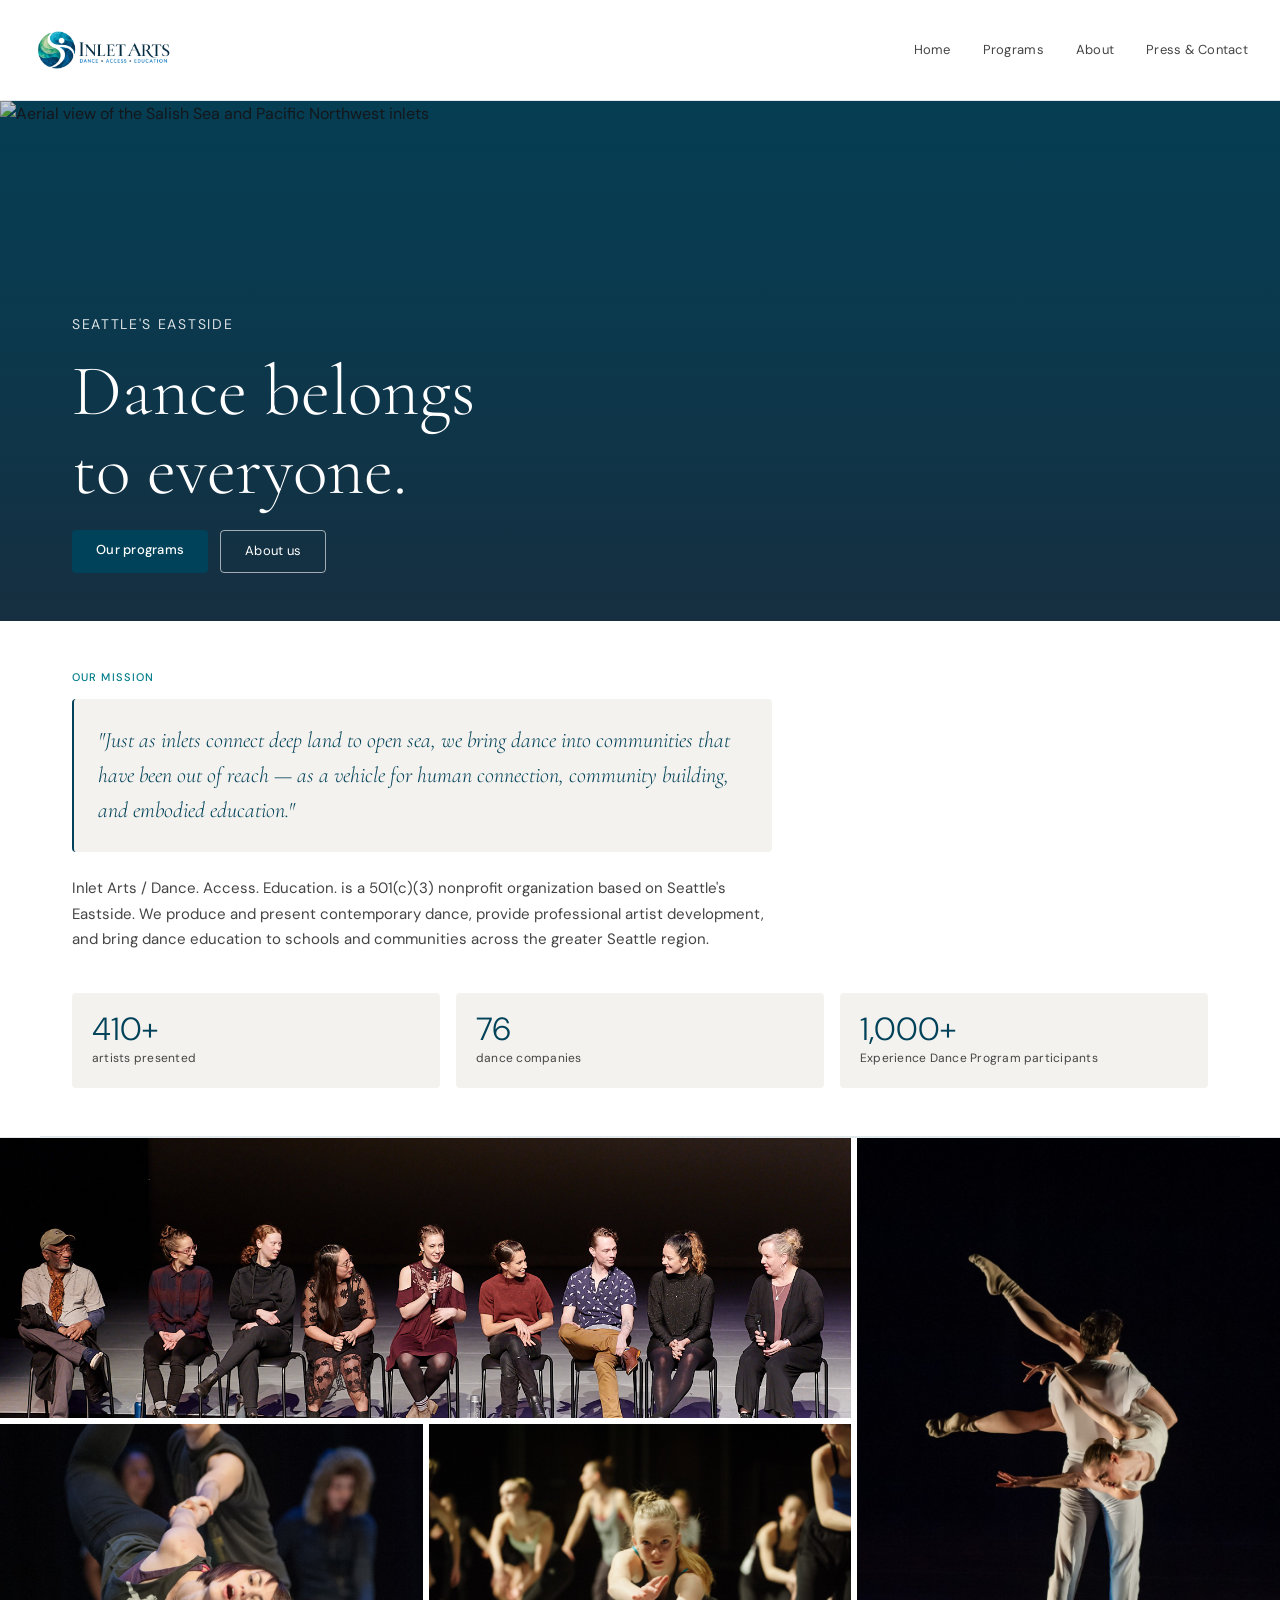
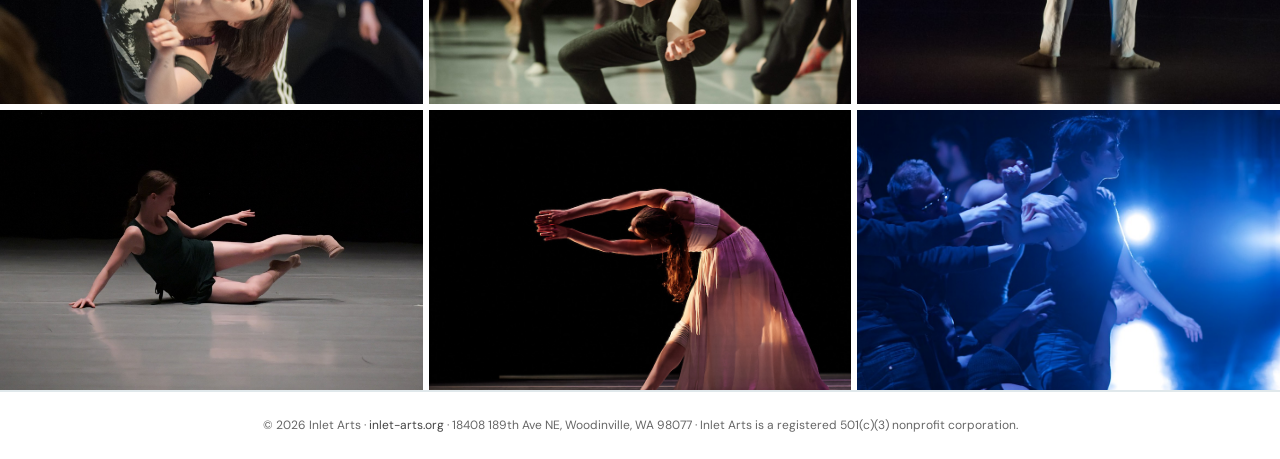
==== commit 44bf68fe: "Remove EIN from footer on all pages Co-Authored-By: Claude Sonnet 4.6 <noreply@anthropic.com>" ====
--- a/index.html
+++ b/index.html
@@ -115,7 +115,6 @@
         © 2026 Inlet Arts ·
         <a href="https://inlet-arts.org">inlet-arts.org</a> ·
         18408 189th Ave NE, Woodinville, WA 98077 ·
-        EIN: 42-3301453 ·
         Inlet Arts is a registered 501(c)(3) nonprofit corporation.
       </p>
     </footer>
--- a/styles.css
+++ b/styles.css
@@ -811,6 +811,36 @@
   border-bottom: 0.5px solid var(--border);
 }
 
+.sessions-list li {
+  display: flex;
+  align-items: flex-start;
+  gap: 1rem;
+}
+
+.school-img-wrap {
+  width: 160px;
+  height: 105px;
+  flex-shrink: 0;
+  overflow: hidden;
+  border-radius: var(--radius);
+}
+
+.school-text {
+  flex: 1;
+}
+
+.school-img-wrap img {
+  width: 100%;
+  height: 100%;
+  object-fit: cover;
+  object-position: 50% 50%;
+  display: block;
+}
+
+#school-blackwell img { object-position: 73% 64%; transform: scale(1.38); transform-origin: 73% 64%; }
+#school-eastridge img { object-position: 55% 100%; transform: scale(1.60); transform-origin: 55% 100%; }
+#school-giddens img   { object-position: 50% 50%; }
+
 .text-muted {
   color: var(--text-muted);
   font-size: 0.85rem;
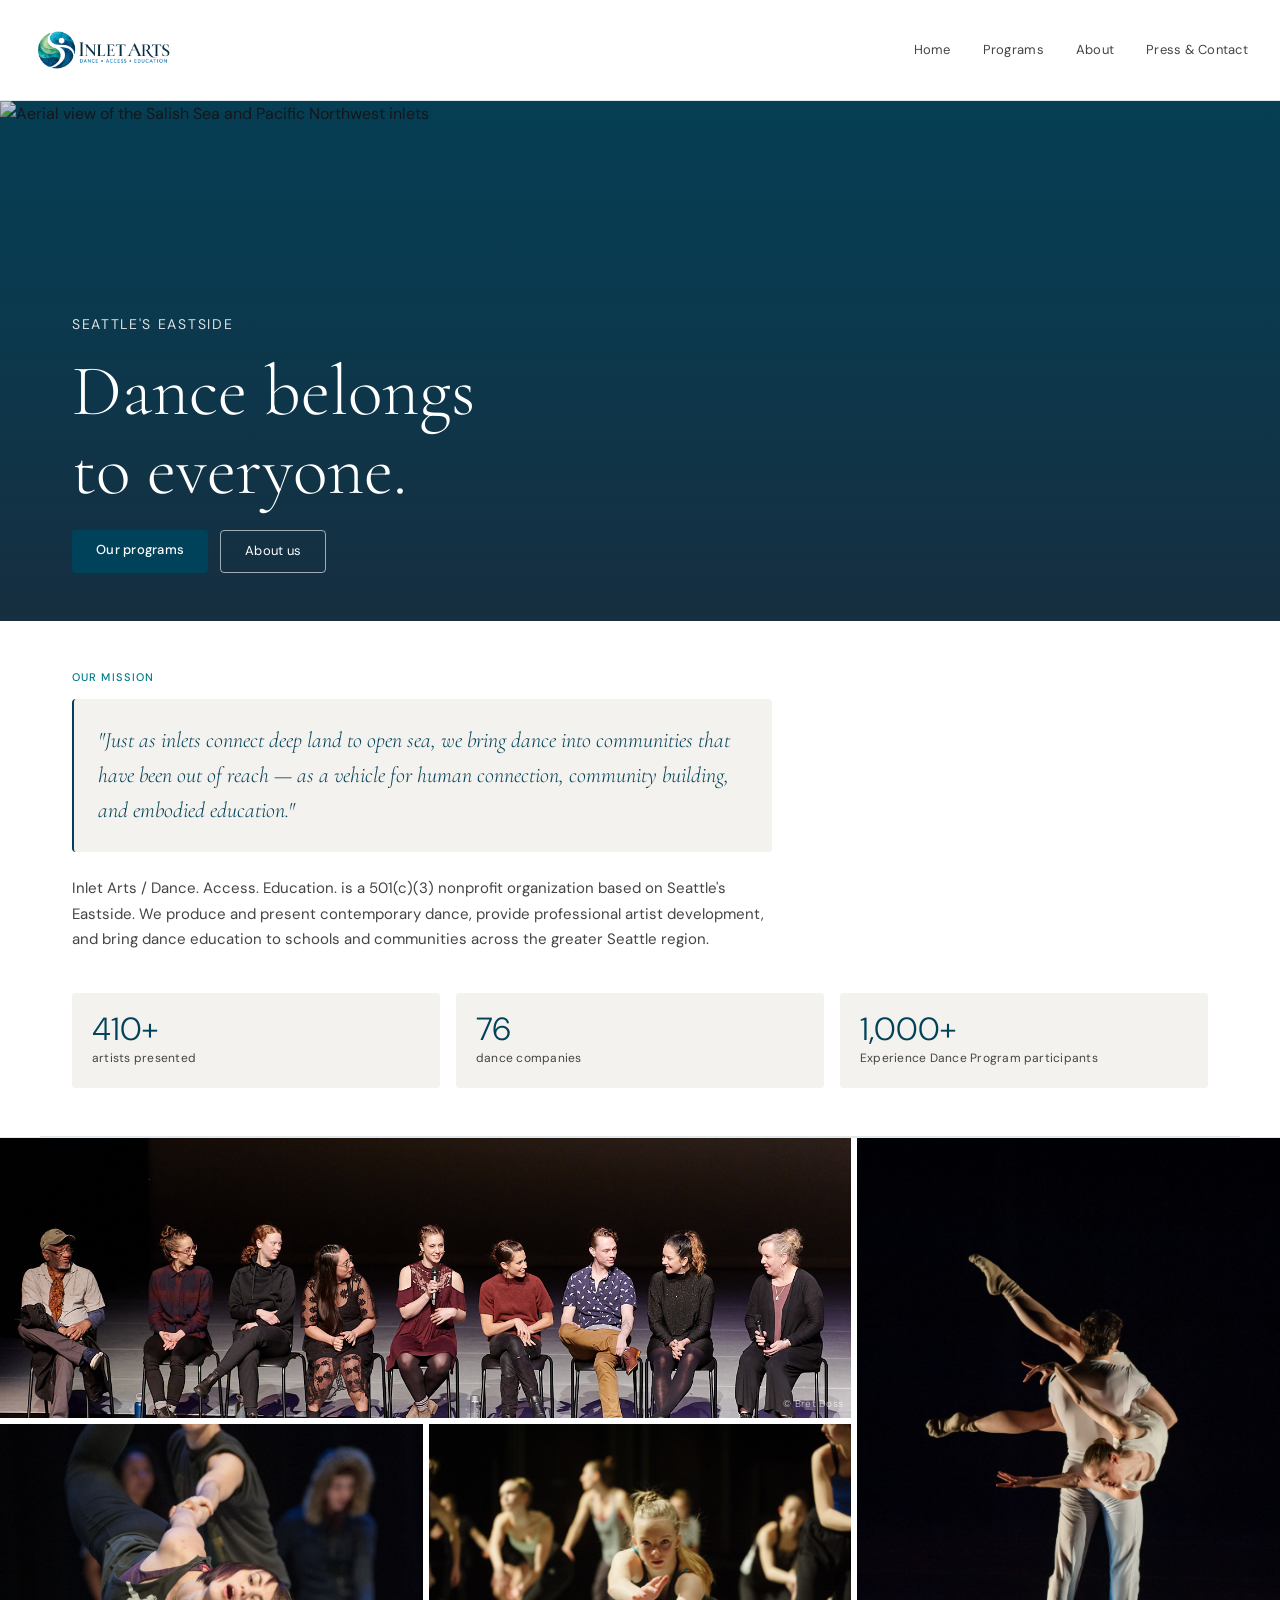
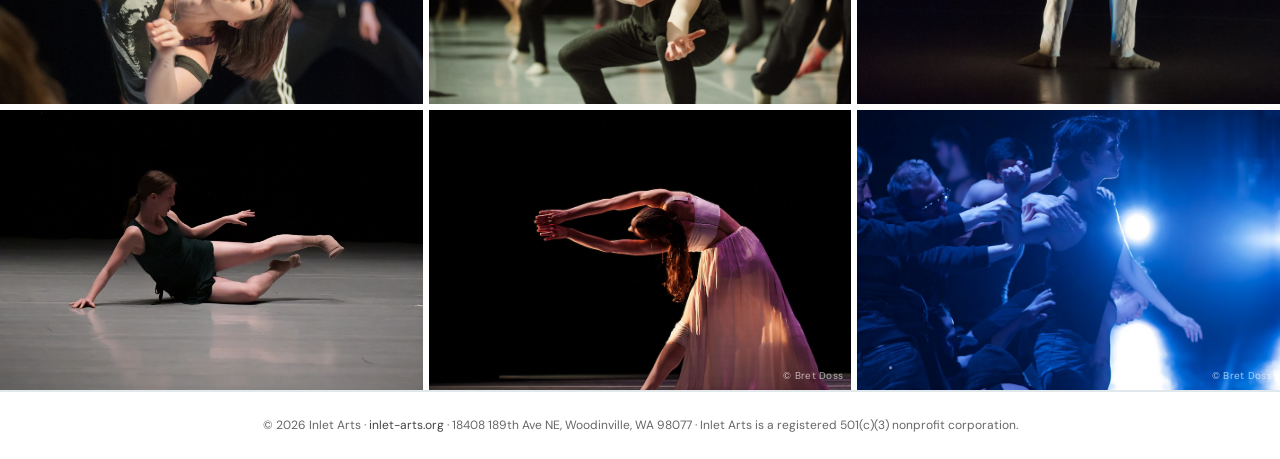
==== commit d4d52c0c: "Add photographer credits to gallery and program captions - Gallery: © Bret Doss overlay on panel, so" ====
--- a/index.html
+++ b/index.html
@@ -88,6 +88,7 @@
       <div class="gallery-grid">
         <div class="gallery-cell cell-panel">
           <img src="images/gallery-panel.jpg" alt="CHOP SHOP artists in panel discussion on stage" />
+          <span class="gallery-credit">© Bret Doss</span>
         </div>
         <div class="gallery-cell cell-lift">
           <img src="images/gallery-lift.jpg" alt="Two dancers in white performing a lift" />
@@ -103,9 +104,11 @@
         </div>
         <div class="gallery-cell cell-solo">
           <img src="images/gallery-solo.jpg" alt="Solo dancer with flowing skirt" />
+          <span class="gallery-credit">© Bret Doss</span>
         </div>
         <div class="gallery-cell cell-blue">
           <img src="images/gallery-blue.jpg" alt="Ensemble in blue stage lighting" />
+          <span class="gallery-credit">© Bret Doss</span>
         </div>
       </div>
     </section>
--- a/styles.css
+++ b/styles.css
@@ -923,6 +923,18 @@
 .gallery-cell {
   overflow: hidden;
   background: #111;
+  position: relative;
+}
+
+.gallery-credit {
+  position: absolute;
+  bottom: 6px;
+  right: 8px;
+  font-size: 10px;
+  color: rgba(255,255,255,0.65);
+  font-family: var(--font-body);
+  letter-spacing: 0.03em;
+  pointer-events: none;
 }
 
 .gallery-cell img {
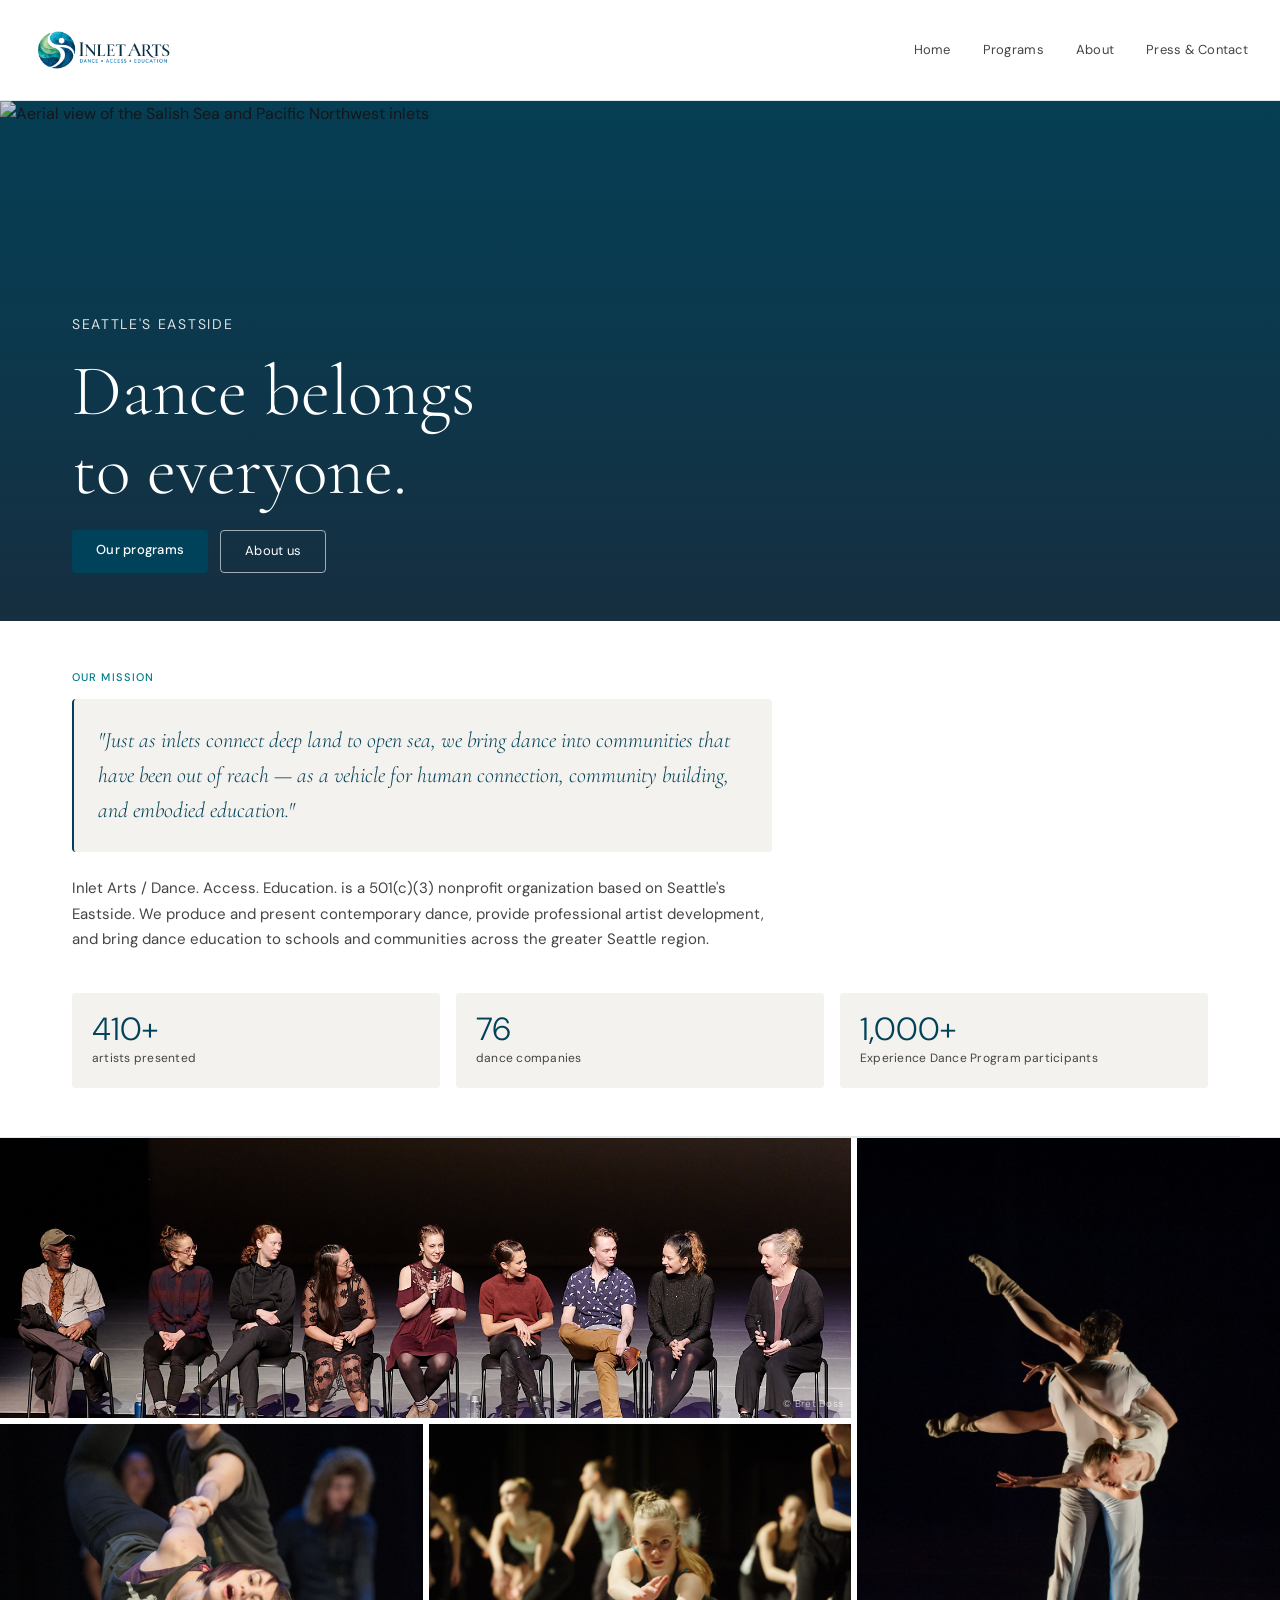
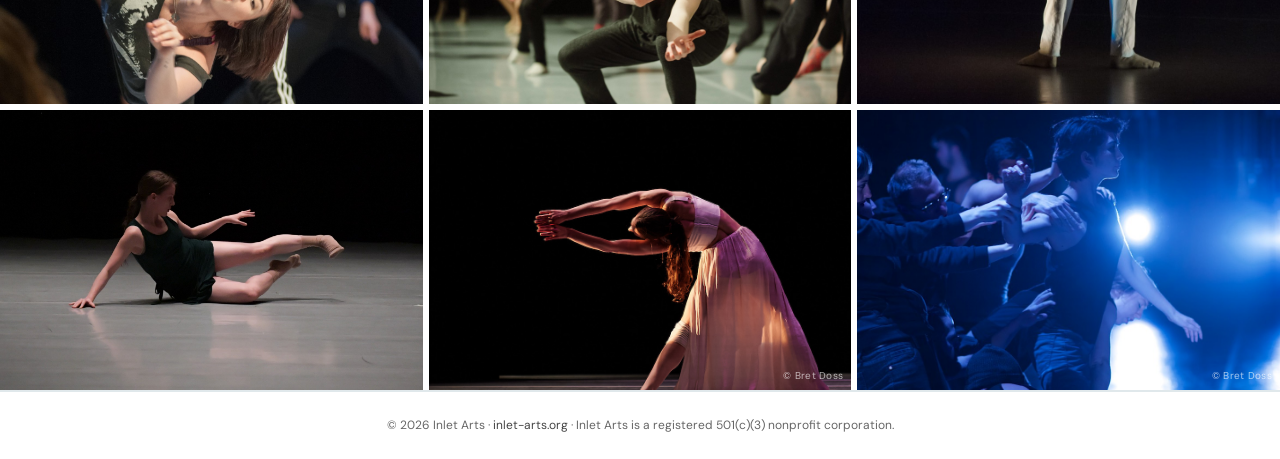
==== commit 2f435d7a: "Remove home address from all page footers Co-Authored-By: Claude Sonnet 4.6 <noreply@anthropic.com>" ====
--- a/index.html
+++ b/index.html
@@ -117,7 +117,6 @@
       <p>
         © 2026 Inlet Arts ·
         <a href="https://inlet-arts.org">inlet-arts.org</a> ·
-        18408 189th Ave NE, Woodinville, WA 98077 ·
         Inlet Arts is a registered 501(c)(3) nonprofit corporation.
       </p>
     </footer>
--- a/styles.css
+++ b/styles.css
@@ -491,6 +491,26 @@
   color: var(--text-light);
 }
 
+.danceblast-grid {
+  display: flex;
+  flex-direction: column;
+  gap: 5px;
+}
+
+.danceblast-img-wrap {
+  overflow: hidden;
+  border-radius: var(--radius);
+  aspect-ratio: 3 / 2;
+}
+
+.danceblast-img-wrap img {
+  width: 100%;
+  height: 100%;
+  object-fit: cover;
+  object-position: 50% 50%;
+  display: block;
+}
+
 .tag {
   display: inline-block;
   font-size: 13px;
